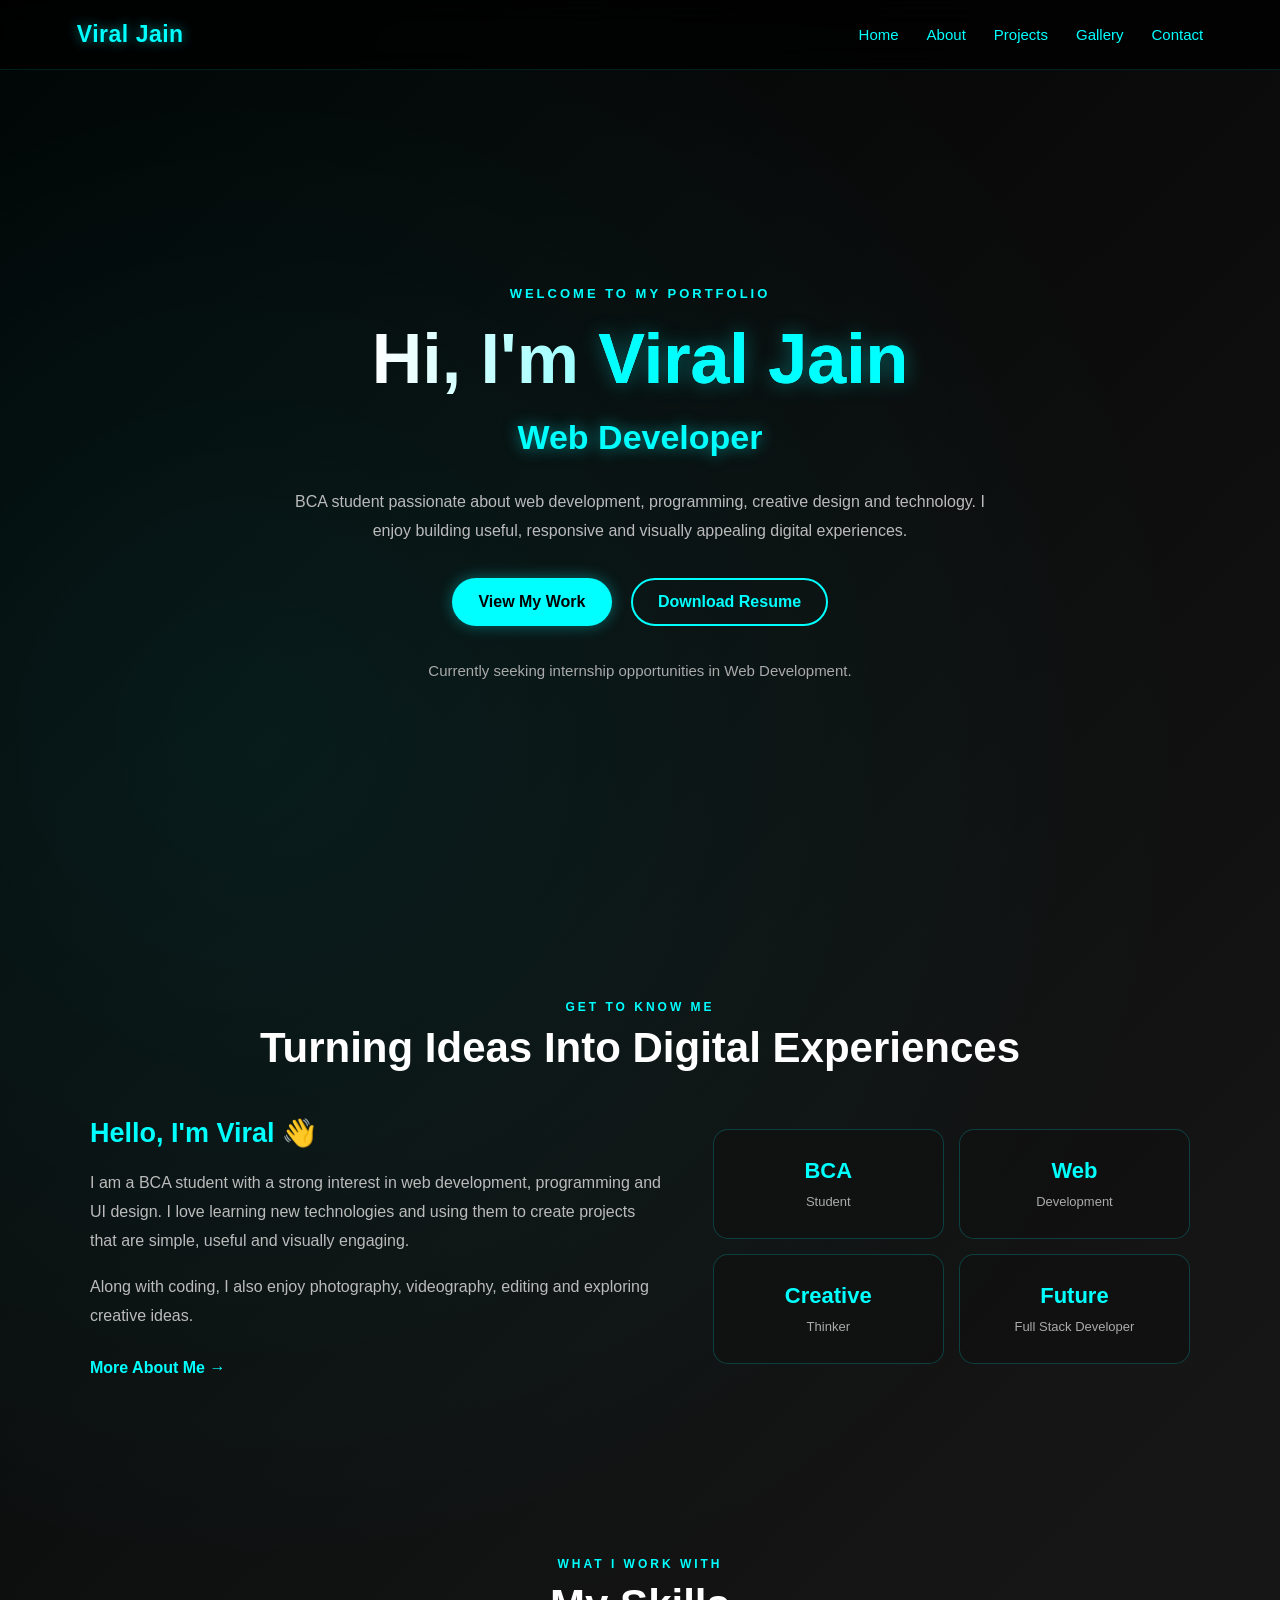
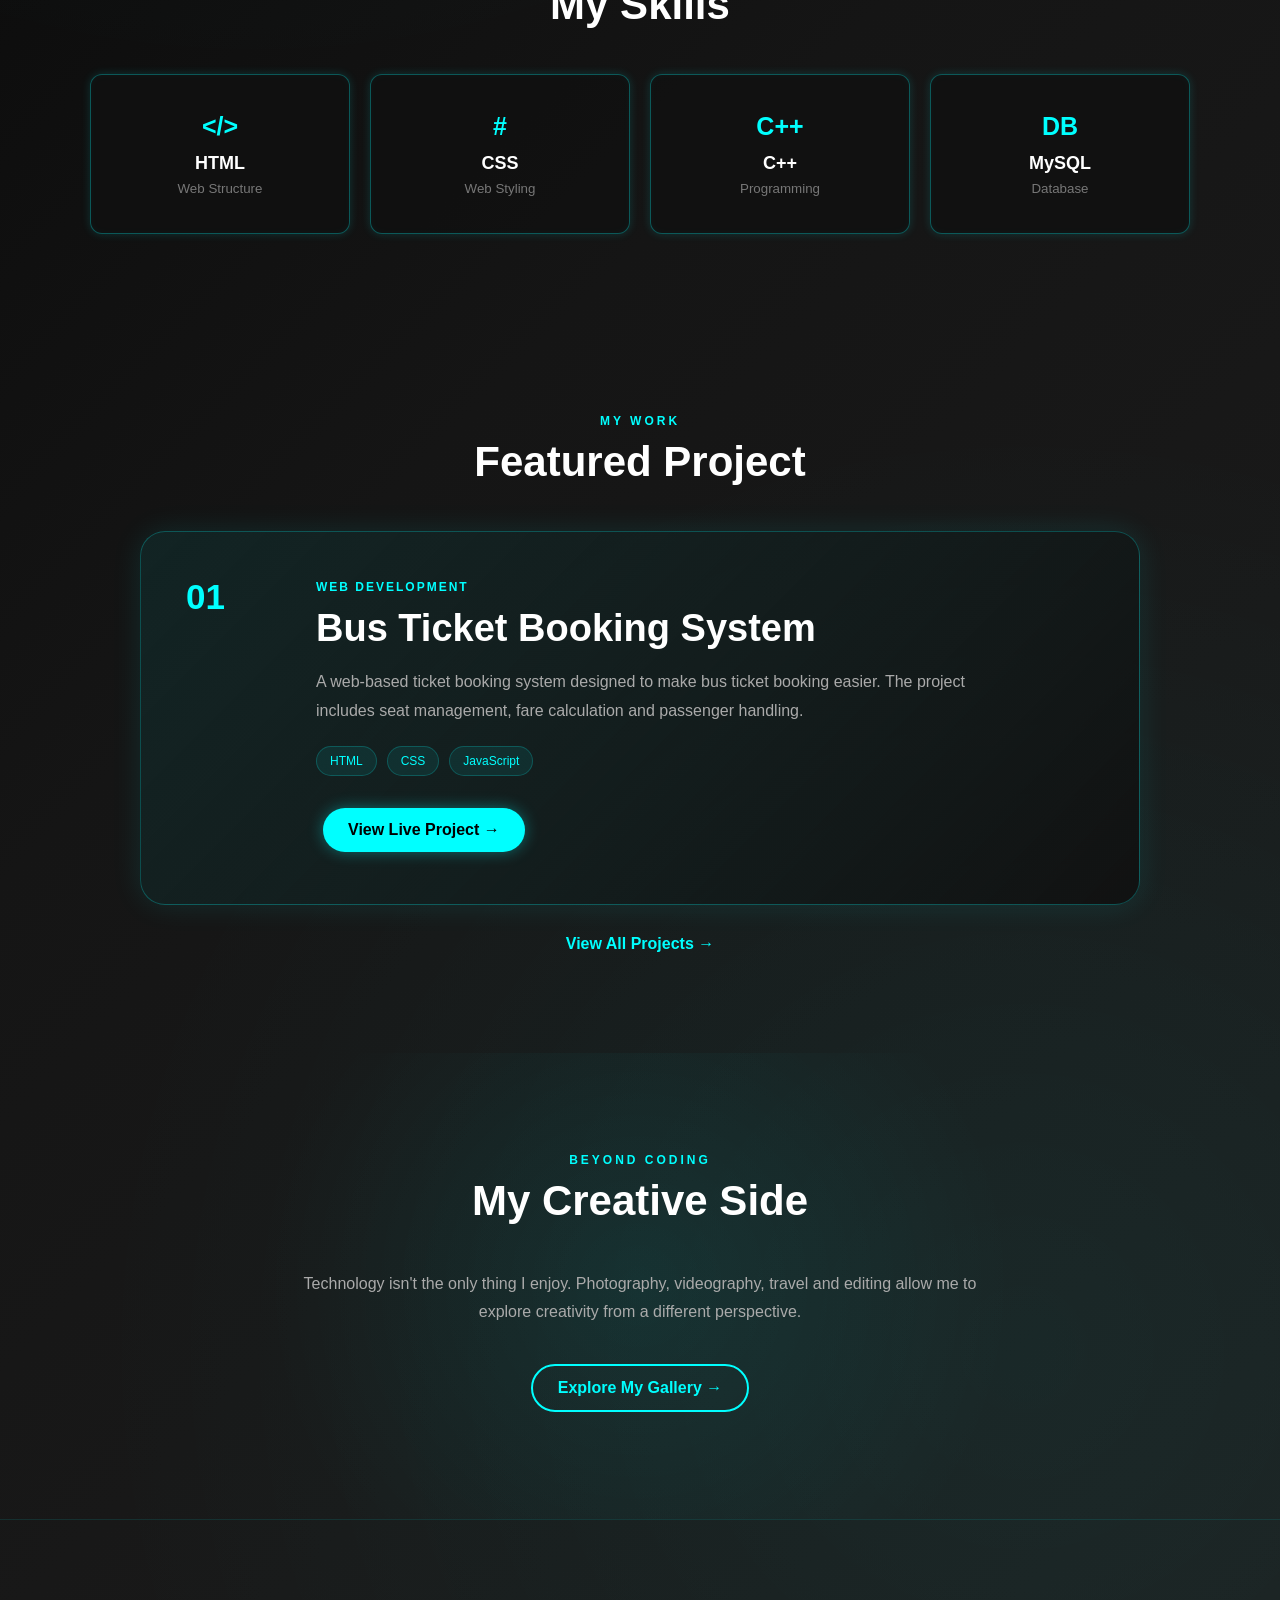
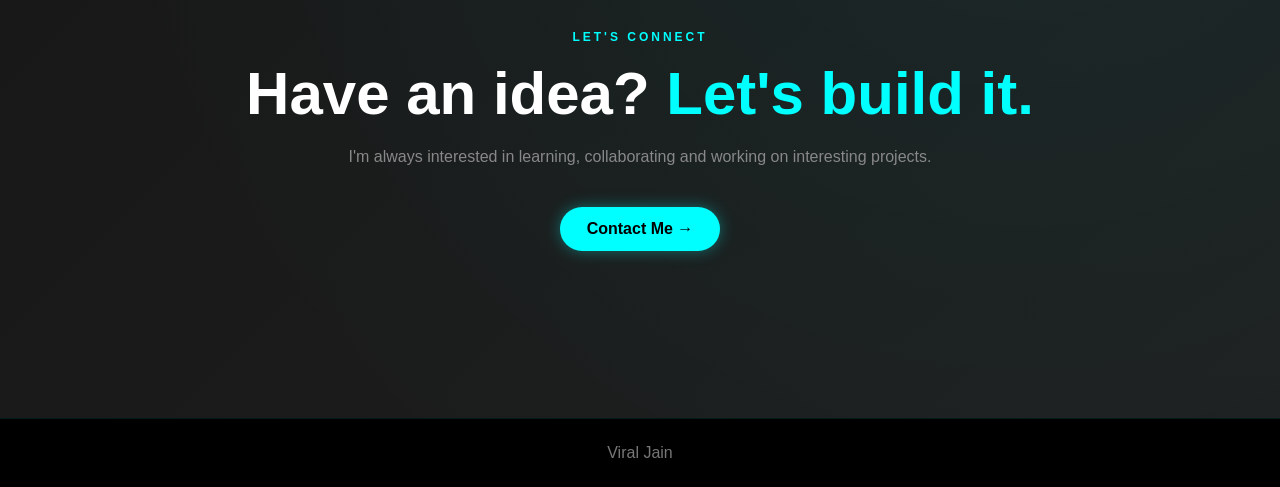
==== index.html @ 5191d2de "Change home.html link to index.html in navbar Updated the main HTML file to replace 'home.html' with" ====
<!doctype html>
<html lang="en">
  <head>
    <meta charset="UTF-8" />

    <meta name="viewport" content="width=device-width, initial-scale=1.0" />

    <meta
      name="description"
      content="Viral Jain - BCA Student, Web Developer, Web Designer and Tech Enthusiast."
    />

    <title>Viral Jain | Web Developer</title>

    <link rel="stylesheet" href="style.css" />
  </head>

  <body>
    <!-- =========================
         NAVBAR
    ========================== -->

    <nav class="navbar">
      <div class="logo">Viral Jain</div>

      <button class="menu-toggle" id="menuToggle" aria-label="Open navigation">
        ☰
      </button>

      <div class="nav-links" id="navLinks">
        <a href="index.html">Home</a>
        <a href="about.html">About</a>
        <a href="projects.html">Projects</a>
        <a href="gallery.html">Gallery</a>
        <a href="contact.html">Contact</a>
      </div>
    </nav>

    <!-- =========================
         HERO
    ========================== -->

    <section class="hero">
      <p class="hero-small-text">WELCOME TO MY PORTFOLIO</p>

      <h1>Hi, I'm <span>Viral Jain</span></h1>

      <h2>
        <span class="typing"></span>
      </h2>

      <p class="hero-description">
        BCA student passionate about web development, programming, creative
        design and technology. I enjoy building useful, responsive and visually
        appealing digital experiences.
      </p>

      <div class="hero-buttons">
        <a href="projects.html" class="btn"> View My Work </a>

        <a href="Viral_Jain_Resume.pdf" class="btn-outline" download>
          Download Resume
        </a>
      </div>

      <p class="highlight">
        Currently seeking internship opportunities in Web Development.
      </p>
    </section>

    <!-- =========================
         QUICK INTRO
    ========================== -->

    <section class="intro-section">
      <div class="section-heading">
        <p>GET TO KNOW ME</p>
        <h2>Turning Ideas Into Digital Experiences</h2>
      </div>

      <div class="intro-content">
        <div class="intro-text">
          <h3>Hello, I'm Viral 👋</h3>

          <p>
            I am a BCA student with a strong interest in web development,
            programming and UI design. I love learning new technologies and
            using them to create projects that are simple, useful and visually
            engaging.
          </p>

          <p>
            Along with coding, I also enjoy photography, videography, editing
            and exploring creative ideas.
          </p>

          <a href="about.html" class="text-link"> More About Me → </a>
        </div>

        <div class="intro-card">
          <div class="intro-card-item">
            <strong>BCA</strong>
            <span>Student</span>
          </div>

          <div class="intro-card-item">
            <strong>Web</strong>
            <span>Development</span>
          </div>

          <div class="intro-card-item">
            <strong>Creative</strong>
            <span>Thinker</span>
          </div>

          <div class="intro-card-item">
            <strong>Future</strong>
            <span>Full Stack Developer</span>
          </div>
        </div>
      </div>
    </section>

    <!-- =========================
         SKILLS
    ========================== -->

    <section class="skills">
      <div class="section-heading">
        <p>WHAT I WORK WITH</p>
        <h2>My Skills</h2>
      </div>

      <div class="skills-container">
        <div class="skill-box">
          <span class="skill-icon">&lt;/&gt;</span>
          <strong>HTML</strong>
          <small>Web Structure</small>
        </div>

        <div class="skill-box">
          <span class="skill-icon">#</span>
          <strong>CSS</strong>
          <small>Web Styling</small>
        </div>

        <div class="skill-box">
          <span class="skill-icon">C++</span>
          <strong>C++</strong>
          <small>Programming</small>
        </div>

        <div class="skill-box">
          <span class="skill-icon">DB</span>
          <strong>MySQL</strong>
          <small>Database</small>
        </div>
      </div>
    </section>

    <!-- =========================
         FEATURED PROJECT
    ========================== -->

    <section class="featured-project">
      <div class="section-heading">
        <p>MY WORK</p>
        <h2>Featured Project</h2>
      </div>

      <div class="featured-project-card">
        <div class="project-number">01</div>

        <div class="featured-project-content">
          <span class="project-label"> WEB DEVELOPMENT </span>

          <h3>Bus Ticket Booking System</h3>

          <p>
            A web-based ticket booking system designed to make bus ticket
            booking easier. The project includes seat management, fare
            calculation and passenger handling.
          </p>

          <div class="project-tags">
            <span>HTML</span>
            <span>CSS</span>
            <span>JavaScript</span>
          </div>

          <a
            href="https://viraljainhacker.github.io/Tripzo/"
            target="_blank"
            class="btn"
          >
            View Live Project →
          </a>
        </div>
      </div>

      <a href="projects.html" class="all-projects"> View All Projects → </a>
    </section>

    <!-- =========================
         CREATIVE SIDE
    ========================== -->

    <section class="creative-section">
      <div class="section-heading">
        <p>BEYOND CODING</p>
        <h2>My Creative Side</h2>
      </div>

      <p class="creative-description">
        Technology isn't the only thing I enjoy. Photography, videography,
        travel and editing allow me to explore creativity from a different
        perspective.
      </p>

      <a href="gallery.html" class="btn-outline"> Explore My Gallery → </a>
    </section>

    <!-- =========================
         CONTACT CTA
    ========================== -->

    <section class="contact-cta">
      <p>LET'S CONNECT</p>

      <h2>
        Have an idea?
        <span>Let's build it.</span>
      </h2>

      <p>
        I'm always interested in learning, collaborating and working on
        interesting projects.
      </p>

      <a href="contact.html" class="btn"> Contact Me → </a>
    </section>

    <!-- =========================
         FOOTER
    ========================== -->

    <footer>
      <p>Viral Jain</p>
    </footer>

    <script src="script.js"></script>
  </body>
</html>
---- style.css ----
/* =========================================
   GLOBAL
========================================= */

* {
  margin: 0;
  padding: 0;
  box-sizing: border-box;
  font-family: "Segoe UI", sans-serif;
}

html {
  scroll-behavior: smooth;
}

body {
  background:
    radial-gradient(
      circle at 20% 20%,
      rgba(0, 255, 255, 0.08),
      transparent 30%
    ),
    radial-gradient(
      circle at 80% 80%,
      rgba(0, 255, 255, 0.06),
      transparent 30%
    ),
    linear-gradient(135deg, #000000, #151515, #1f1f1f);
  color: white;
  min-height: 100vh;
  overflow-x: hidden;
}

img {
  max-width: 100%;
  height: auto;
  display: block;
}

/* =========================================
   NAVBAR
========================================= */

.navbar {
  width: 100%;
  min-height: 70px;
  padding: 18px 6%;
  display: flex;
  align-items: center;
  justify-content: space-between;
  gap: 30px;

  background: rgba(0, 0, 0, 0.75);
  backdrop-filter: blur(15px);
  -webkit-backdrop-filter: blur(15px);

  border-bottom: 1px solid rgba(0, 255, 255, 0.12);

  position: sticky;
  top: 0;
  z-index: 1000;
}

.logo {
  font-size: 23px;
  font-weight: 700;
  color: #00ffff;
  letter-spacing: 0.5px;
  text-shadow: 0 0 12px rgba(0, 255, 255, 0.5);
}

.nav-links {
  display: flex;
  align-items: center;
  gap: 28px;
}

.nav-links a {
  position: relative;
  color: #00ffff;
  text-decoration: none;
  font-weight: 500;
  font-size: 15px;
  transition: 0.3s ease;
}

.nav-links a::after {
  content: "";
  position: absolute;
  width: 0;
  height: 2px;
  left: 0;
  bottom: -7px;
  background: #00ffff;
  transition: 0.3s ease;
  box-shadow: 0 0 8px #00ffff;
}

.nav-links a:hover {
  color: white;
  text-shadow: 0 0 10px #00ffff;
}

.nav-links a:hover::after {
  width: 100%;
}

/* Hamburger */

.menu-toggle {
  display: none;
  border: none;
  background: transparent;
  color: #00ffff;
  font-size: 30px;
  cursor: pointer;
  line-height: 1;
}

/* =========================================
   HERO
========================================= */

.hero {
  min-height: calc(100vh - 70px);
  padding: 100px 20px;

  display: flex;
  flex-direction: column;
  align-items: center;
  justify-content: center;

  text-align: center;
}

.hero h1 {
  font-size: clamp(38px, 6vw, 70px);
  line-height: 1.1;
  margin-bottom: 20px;

  background: linear-gradient(90deg, white, #00ffff);
  background-clip: text;
  -webkit-background-clip: text;
  -webkit-text-fill-color: transparent;

  animation: fadeUp 0.8s ease;
}

.hero h2 {
  min-height: 40px;
  margin-bottom: 30px;

  color: #00ffff;
  font-size: clamp(22px, 4vw, 34px);

  text-shadow: 0 0 15px rgba(0, 255, 255, 0.5);

  animation: fadeUp 1s ease;
}

.highlight {
  max-width: 650px;
  margin-top: 25px;

  color: #aaa;
  font-size: 15px;
  line-height: 1.7;

  animation: fadeUp 1.2s ease;
}

/* =========================================
   BUTTONS
========================================= */

.btn,
.btn-outline {
  display: inline-flex;
  align-items: center;
  justify-content: center;

  min-width: 160px;

  padding: 13px 25px;
  margin: 7px;

  border-radius: 30px;

  text-decoration: none;
  font-weight: 700;

  transition: 0.3s ease;
}

.btn {
  background: #00ffff;
  color: #000;
  box-shadow: 0 0 15px rgba(0, 255, 255, 0.35);
}

.btn:hover {
  background: white;
  transform: translateY(-3px);
  box-shadow: 0 0 25px rgba(0, 255, 255, 0.6);
}

.btn-outline {
  border: 2px solid #00ffff;
  color: #00ffff;
  background: transparent;
}

.btn-outline:hover {
  background: #00ffff;
  color: #000;
  transform: translateY(-3px);
  box-shadow: 0 0 20px rgba(0, 255, 255, 0.5);
}

/* =========================================
   SKILLS
========================================= */

.skills {
  padding: 80px 20px;
  text-align: center;
}

.skills h2 {
  margin-bottom: 35px;
  font-size: clamp(28px, 4vw, 40px);
}

.skill-box {
  display: inline-block;

  min-width: 100px;

  padding: 15px 25px;
  margin: 10px;

  background: rgba(17, 17, 17, 0.85);

  border: 1px solid rgba(0, 255, 255, 0.3);
  border-radius: 12px;

  box-shadow:
    0 0 10px rgba(0, 255, 255, 0.15),
    inset 0 0 10px rgba(0, 255, 255, 0.03);

  transition: 0.3s ease;
}

.skill-box:hover {
  transform: translateY(-7px) scale(1.04);

  border-color: #00ffff;

  box-shadow:
    0 0 20px rgba(0, 255, 255, 0.4),
    inset 0 0 15px rgba(0, 255, 255, 0.05);
}

/* =========================================
   PAGE SECTIONS
========================================= */

.page-section {
  width: min(90%, 1200px);
  margin: auto;

  padding: 100px 20px;

  text-align: center;
}

.page-section h1 {
  margin-bottom: 25px;

  font-size: clamp(32px, 5vw, 50px);

  background: linear-gradient(90deg, white, #00ffff);
  background-clip: text;
  -webkit-background-clip: text;
  -webkit-text-fill-color: transparent;
}

.page-section > p {
  max-width: 800px;
  margin: auto;

  color: #ccc;

  line-height: 1.8;
  font-size: 16px;
}

/* =========================================
   ABOUT INFO
========================================= */

.info-grid {
  display: grid;
  grid-template-columns: repeat(3, 1fr);

  gap: 25px;

  margin-top: 50px;
}

.info-grid div {
  padding: 30px 25px;

  background: rgba(17, 17, 17, 0.85);

  border: 1px solid rgba(0, 255, 255, 0.2);

  border-radius: 18px;

  box-shadow: 0 0 15px rgba(0, 255, 255, 0.12);

  transition: 0.3s ease;
}

.info-grid div:hover {
  transform: translateY(-8px);

  border-color: #00ffff;

  box-shadow: 0 0 25px rgba(0, 255, 255, 0.3);
}

.info-grid h3 {
  color: #00ffff;
  margin-bottom: 15px;
}

.info-grid p {
  color: #ccc;
  line-height: 1.6;
}

/* =========================================
   PROJECT
========================================= */

.project-card {
  width: 100%;
  max-width: 650px;

  margin: 45px auto;

  padding: 35px;

  background: rgba(17, 17, 17, 0.9);

  border: 1px solid rgba(0, 255, 255, 0.2);

  border-radius: 20px;

  text-align: left;

  box-shadow: 0 0 25px rgba(0, 255, 255, 0.12);

  transition: 0.3s ease;
}

.project-card:hover {
  transform: translateY(-8px);

  border-color: rgba(0, 255, 255, 0.6);

  box-shadow: 0 0 30px rgba(0, 255, 255, 0.25);
}

.project-card h3 {
  margin-bottom: 18px;

  color: #00ffff;

  font-size: clamp(21px, 4vw, 28px);
}

.project-card p {
  margin-bottom: 25px;

  color: #ccc;

  line-height: 1.7;
}

.project-buttons {
  margin-top: 15px;
}

/* =========================================
   GALLERY
========================================= */

.gallery {
  display: grid;

  grid-template-columns: repeat(auto-fit, minmax(250px, 1fr));

  gap: 25px;

  margin-top: 50px;
}

.gallery img {
  width: 100%;

  aspect-ratio: 16 / 10;

  object-fit: cover;

  border-radius: 18px;

  border: 1px solid rgba(0, 255, 255, 0.2);

  box-shadow: 0 0 15px rgba(0, 255, 255, 0.1);

  transition: 0.4s ease;
}

.gallery img:hover {
  transform: scale(1.04);

  border-color: #00ffff;

  box-shadow: 0 0 25px rgba(0, 255, 255, 0.35);
}

/* =========================================
   CONTACT
========================================= */

.contact-box {
  width: 100%;
  max-width: 550px;

  margin: 40px auto;

  padding: 35px;

  background: rgba(17, 17, 17, 0.9);

  border: 1px solid rgba(0, 255, 255, 0.25);

  border-radius: 20px;

  box-shadow: 0 0 25px rgba(0, 255, 255, 0.15);
}

.contact-box p {
  margin-bottom: 18px;

  color: #ccc;

  line-height: 1.7;

  overflow-wrap: anywhere;
}

.contact-box h3 {
  margin: 30px 0 18px;

  color: #00ffff;
}

.contact-box a {
  color: #00ffff;
  text-decoration: none;

  transition: 0.3s ease;
}

.contact-box a:hover {
  color: white;
  text-shadow: 0 0 10px #00ffff;
}

/* =========================================
   FOOTER
========================================= */

footer {
  margin-top: 50px;

  padding: 25px 20px;

  text-align: center;

  background: #000;

  border-top: 1px solid rgba(0, 255, 255, 0.1);

  color: #777;
}

/* =========================================
   ANIMATIONS
========================================= */

@keyframes fadeUp {
  from {
    opacity: 0;
    transform: translateY(20px);
  }

  to {
    opacity: 1;
    transform: translateY(0);
  }
}

/* =========================================
   TABLET
========================================= */

@media (max-width: 900px) {
  .navbar {
    padding: 18px 30px;
  }

  .nav-links {
    gap: 18px;
  }

  .info-grid {
    grid-template-columns: repeat(2, 1fr);
  }

  .page-section {
    width: 94%;
  }
}

/* =========================================
   MOBILE NAVBAR
========================================= */

@media (max-width: 700px) {
  .navbar {
    min-height: 65px;
    padding: 17px 20px;
  }

  .menu-toggle {
    display: block;
  }

  .nav-links {
    position: absolute;

    top: 65px;
    left: 0;

    width: 100%;

    display: flex;
    flex-direction: column;

    gap: 0;

    background: rgba(0, 0, 0, 0.96);

    backdrop-filter: blur(15px);
    -webkit-backdrop-filter: blur(15px);

    border-bottom: 1px solid rgba(0, 255, 255, 0.2);

    max-height: 0;
    overflow: hidden;

    opacity: 0;

    transition:
      max-height 0.4s ease,
      opacity 0.3s ease;
  }

  .nav-links.active {
    max-height: 400px;
    opacity: 1;
  }

  .nav-links a {
    width: 100%;

    padding: 18px 20px;

    text-align: center;

    border-bottom: 1px solid rgba(0, 255, 255, 0.08);

    font-size: 16px;
  }

  .nav-links a::after {
    display: none;
  }

  .nav-links a:hover {
    background: rgba(0, 255, 255, 0.08);
  }

  /* Hero */

  .hero {
    min-height: calc(100vh - 65px);

    padding: 70px 15px;
  }

  .hero h1 {
    font-size: clamp(34px, 10vw, 48px);
  }

  .hero h2 {
    font-size: 22px;
    min-height: 32px;
  }

  .highlight {
    max-width: 330px;
    font-size: 14px;
  }

  /* Buttons */

  .btn,
  .btn-outline {
    width: min(100%, 280px);

    margin: 6px auto;
  }

  /* Skills */

  .skills {
    padding: 60px 15px;
  }

  .skill-box {
    min-width: 110px;
    padding: 13px 18px;
    margin: 7px;
  }

  /* Pages */

  .page-section {
    width: 100%;
    padding: 65px 15px;
  }

  /* About */

  .info-grid {
    grid-template-columns: 1fr;

    gap: 20px;

    margin-top: 35px;
  }

  /* Project */

  .project-card {
    padding: 25px 20px;
    margin-top: 35px;
  }

  .project-buttons .btn {
    width: 100%;
  }

  /* Gallery */

  .gallery {
    grid-template-columns: 1fr;

    gap: 20px;
  }

  .gallery img {
    aspect-ratio: 16 / 10;
  }

  /* Contact */

  .contact-box {
    padding: 25px 18px;
  }
}

/* =========================================
   SMALL PHONES
========================================= */

@media (max-width: 380px) {
  .navbar {
    padding: 15px;
  }

  .logo {
    font-size: 20px;
  }

  .hero {
    padding: 55px 12px;
  }

  .hero h1 {
    font-size: 32px;
  }

  .hero h2 {
    font-size: 19px;
  }

  .skill-box {
    display: block;

    width: 180px;

    margin: 10px auto;
  }

  .project-card {
    padding: 20px 16px;
  }

  .contact-box {
    padding: 22px 15px;
  }
}

/* =========================================
   MODERN HOME PAGE
========================================= */

.hero-small-text {
  color: #00ffff;
  font-size: 13px;
  font-weight: 700;
  letter-spacing: 3px;
  margin-bottom: 20px;
}

.hero h1 span {
  color: #00ffff;
  -webkit-text-fill-color: #00ffff;
  text-shadow: 0 0 20px rgba(0, 255, 255, 0.35);
}

.hero-description {
  width: min(90%, 700px);
  color: #bbb;
  line-height: 1.8;
  font-size: 16px;
  margin-bottom: 25px;
}

.hero-buttons {
  display: flex;
  flex-wrap: wrap;
  justify-content: center;
  gap: 5px;
}

/* =========================================
   SECTION HEADINGS
========================================= */

.section-heading {
  text-align: center;
  margin-bottom: 45px;
}

.section-heading p {
  color: #00ffff;
  font-size: 12px;
  font-weight: bold;
  letter-spacing: 3px;
  margin-bottom: 10px;
}

.section-heading h2 {
  font-size: clamp(28px, 5vw, 42px);
}

/* =========================================
   INTRO SECTION
========================================= */

.intro-section {
  width: min(1100px, 90%);
  margin: auto;
  padding: 100px 0;
}

.intro-content {
  display: grid;
  grid-template-columns: 1.2fr 1fr;
  gap: 50px;
  align-items: center;
}

.intro-text h3 {
  color: #00ffff;
  font-size: 27px;
  margin-bottom: 20px;
}

.intro-text p {
  color: #bbb;
  line-height: 1.8;
  margin-bottom: 18px;
}

.text-link {
  display: inline-block;
  margin-top: 10px;
  color: #00ffff;
  text-decoration: none;
  font-weight: bold;
}

.text-link:hover {
  color: white;
}

.intro-card {
  display: grid;
  grid-template-columns: 1fr 1fr;
  gap: 15px;
}

.intro-card-item {
  padding: 28px 20px;

  background: rgba(17, 17, 17, 0.8);

  border: 1px solid rgba(0, 255, 255, 0.2);

  border-radius: 15px;

  text-align: center;

  transition: 0.3s ease;
}

.intro-card-item:hover {
  transform: translateY(-5px);
  border-color: #00ffff;
  box-shadow: 0 0 20px rgba(0, 255, 255, 0.2);
}

.intro-card-item strong {
  display: block;
  color: #00ffff;
  font-size: 22px;
  margin-bottom: 8px;
}

.intro-card-item span {
  color: #aaa;
  font-size: 13px;
}

/* =========================================
   SKILL CARDS
========================================= */

.skills-container {
  width: min(1100px, 90%);
  margin: auto;

  display: grid;
  grid-template-columns: repeat(4, 1fr);
  gap: 20px;
}

.skill-box {
  display: flex;
  flex-direction: column;
  align-items: center;
  justify-content: center;

  min-height: 160px;

  margin: 0;
}

.skill-icon {
  color: #00ffff;
  font-size: 25px;
  font-weight: bold;
  margin-bottom: 12px;
}

.skill-box strong {
  font-size: 18px;
}

.skill-box small {
  margin-top: 7px;
  color: #777;
}

/* =========================================
   FEATURED PROJECT
========================================= */

.featured-project {
  width: min(1000px, 90%);
  margin: auto;
  padding: 100px 0;
}

.featured-project-card {
  position: relative;

  display: grid;
  grid-template-columns: 100px 1fr;

  gap: 30px;

  padding: 45px;

  background: linear-gradient(
    135deg,
    rgba(0, 255, 255, 0.07),
    rgba(17, 17, 17, 0.95)
  );

  border: 1px solid rgba(0, 255, 255, 0.25);

  border-radius: 25px;

  box-shadow: 0 0 30px rgba(0, 255, 255, 0.1);
}

.project-number {
  color: #00ffff;
  font-size: 35px;
  font-weight: bold;
}

.project-label {
  color: #00ffff;
  font-size: 12px;
  letter-spacing: 2px;
  font-weight: bold;
}

.featured-project-content h3 {
  font-size: clamp(25px, 4vw, 38px);
  margin: 12px 0 18px;
}

.featured-project-content p {
  color: #aaa;
  line-height: 1.8;
  max-width: 700px;
  margin-bottom: 20px;
}

.project-tags {
  display: flex;
  flex-wrap: wrap;
  gap: 10px;
  margin-bottom: 25px;
}

.project-tags span {
  padding: 7px 13px;

  border-radius: 20px;

  background: rgba(0, 255, 255, 0.08);

  border: 1px solid rgba(0, 255, 255, 0.2);

  color: #00ffff;

  font-size: 12px;
}

.all-projects {
  display: block;

  text-align: center;

  margin-top: 30px;

  color: #00ffff;

  text-decoration: none;

  font-weight: bold;
}

/* =========================================
   CREATIVE SECTION
========================================= */

.creative-section {
  padding: 100px 20px;

  text-align: center;

  background: radial-gradient(
    circle at center,
    rgba(0, 255, 255, 0.08),
    transparent 55%
  );
}

.creative-description {
  width: min(700px, 90%);
  margin: 0 auto 30px;

  color: #aaa;

  line-height: 1.8;
}

/* =========================================
   CONTACT CTA
========================================= */

.contact-cta {
  padding: 110px 20px;

  text-align: center;

  border-top: 1px solid rgba(0, 255, 255, 0.1);
}

.contact-cta > p:first-child {
  color: #00ffff;
  font-size: 12px;
  font-weight: bold;
  letter-spacing: 3px;
}

.contact-cta h2 {
  font-size: clamp(35px, 6vw, 60px);
  margin: 15px 0;
}

.contact-cta h2 span {
  color: #00ffff;
}

.contact-cta p:not(:first-child) {
  color: #888;
  margin: 0 auto 30px;
  max-width: 600px;
  line-height: 1.7;
}

/* =========================================
   HOME MOBILE
========================================= */

@media (max-width: 700px) {
  .hero-small-text {
    font-size: 10px;
    letter-spacing: 2px;
  }

  .hero-description {
    font-size: 14px;
  }

  .hero-buttons {
    flex-direction: column;
    width: 100%;
    align-items: center;
  }

  .intro-section,
  .featured-project {
    width: 92%;
    padding: 75px 0;
  }

  .intro-content {
    grid-template-columns: 1fr;
    gap: 35px;
  }

  .intro-card {
    grid-template-columns: 1fr 1fr;
  }

  .skills-container {
    width: 92%;
    grid-template-columns: 1fr 1fr;
    gap: 15px;
  }

  .skill-box {
    min-height: 140px;
  }

  .featured-project-card {
    grid-template-columns: 1fr;
    gap: 15px;
    padding: 30px 22px;
  }

  .project-number {
    font-size: 25px;
  }

  .featured-project-content .btn {
    width: 100%;
    margin: 5px 0;
  }

  .creative-section,
  .contact-cta {
    padding: 80px 15px;
  }
}

/* =========================================
   VERY SMALL PHONES
========================================= */

@media (max-width: 380px) {
  .intro-card {
    grid-template-columns: 1fr;
  }

  .skills-container {
    grid-template-columns: 1fr;
  }

  .skill-box {
    min-height: 120px;
  }

  .featured-project-card {
    padding: 25px 18px;
  }
}

/* =========================================
   GALLERY LIGHTBOX
========================================= */

.gallery-img {
  cursor: pointer;
}

.lightbox {
  position: fixed;
  inset: 0;

  display: flex;
  align-items: center;
  justify-content: center;

  padding: 30px;

  background: rgba(0, 0, 0, 0.92);
  backdrop-filter: blur(8px);
  -webkit-backdrop-filter: blur(8px);

  z-index: 9999;

  opacity: 0;
  visibility: hidden;

  transition: 0.3s ease;
}

.lightbox.active {
  opacity: 1;
  visibility: visible;
}

.lightbox img {
  max-width: 95%;
  max-height: 90vh;

  width: auto;
  height: auto;

  object-fit: contain;

  border-radius: 10px;

  box-shadow: 0 0 40px rgba(0, 255, 255, 0.25);

  transform: scale(0.85);

  transition: 0.3s ease;
}

.lightbox.active img {
  transform: scale(1);
}

.lightbox-close {
  position: absolute;

  top: 20px;
  right: 30px;

  width: 45px;
  height: 45px;

  border: 1px solid rgba(0, 255, 255, 0.5);
  border-radius: 50%;

  background: rgba(0, 0, 0, 0.7);

  color: #00ffff;

  font-size: 32px;
  line-height: 1;

  cursor: pointer;

  transition: 0.3s ease;
}

.lightbox-close:hover {
  background: #00ffff;
  color: #000;

  box-shadow: 0 0 20px rgba(0, 255, 255, 0.5);
}

/* Mobile */

@media (max-width: 600px) {
  .lightbox {
    padding: 15px;
  }

  .lightbox img {
    max-width: 100%;
    max-height: 80vh;
    border-radius: 8px;
  }

  .lightbox-close {
    top: 15px;
    right: 15px;

    width: 40px;
    height: 40px;

    font-size: 27px;
  }
}
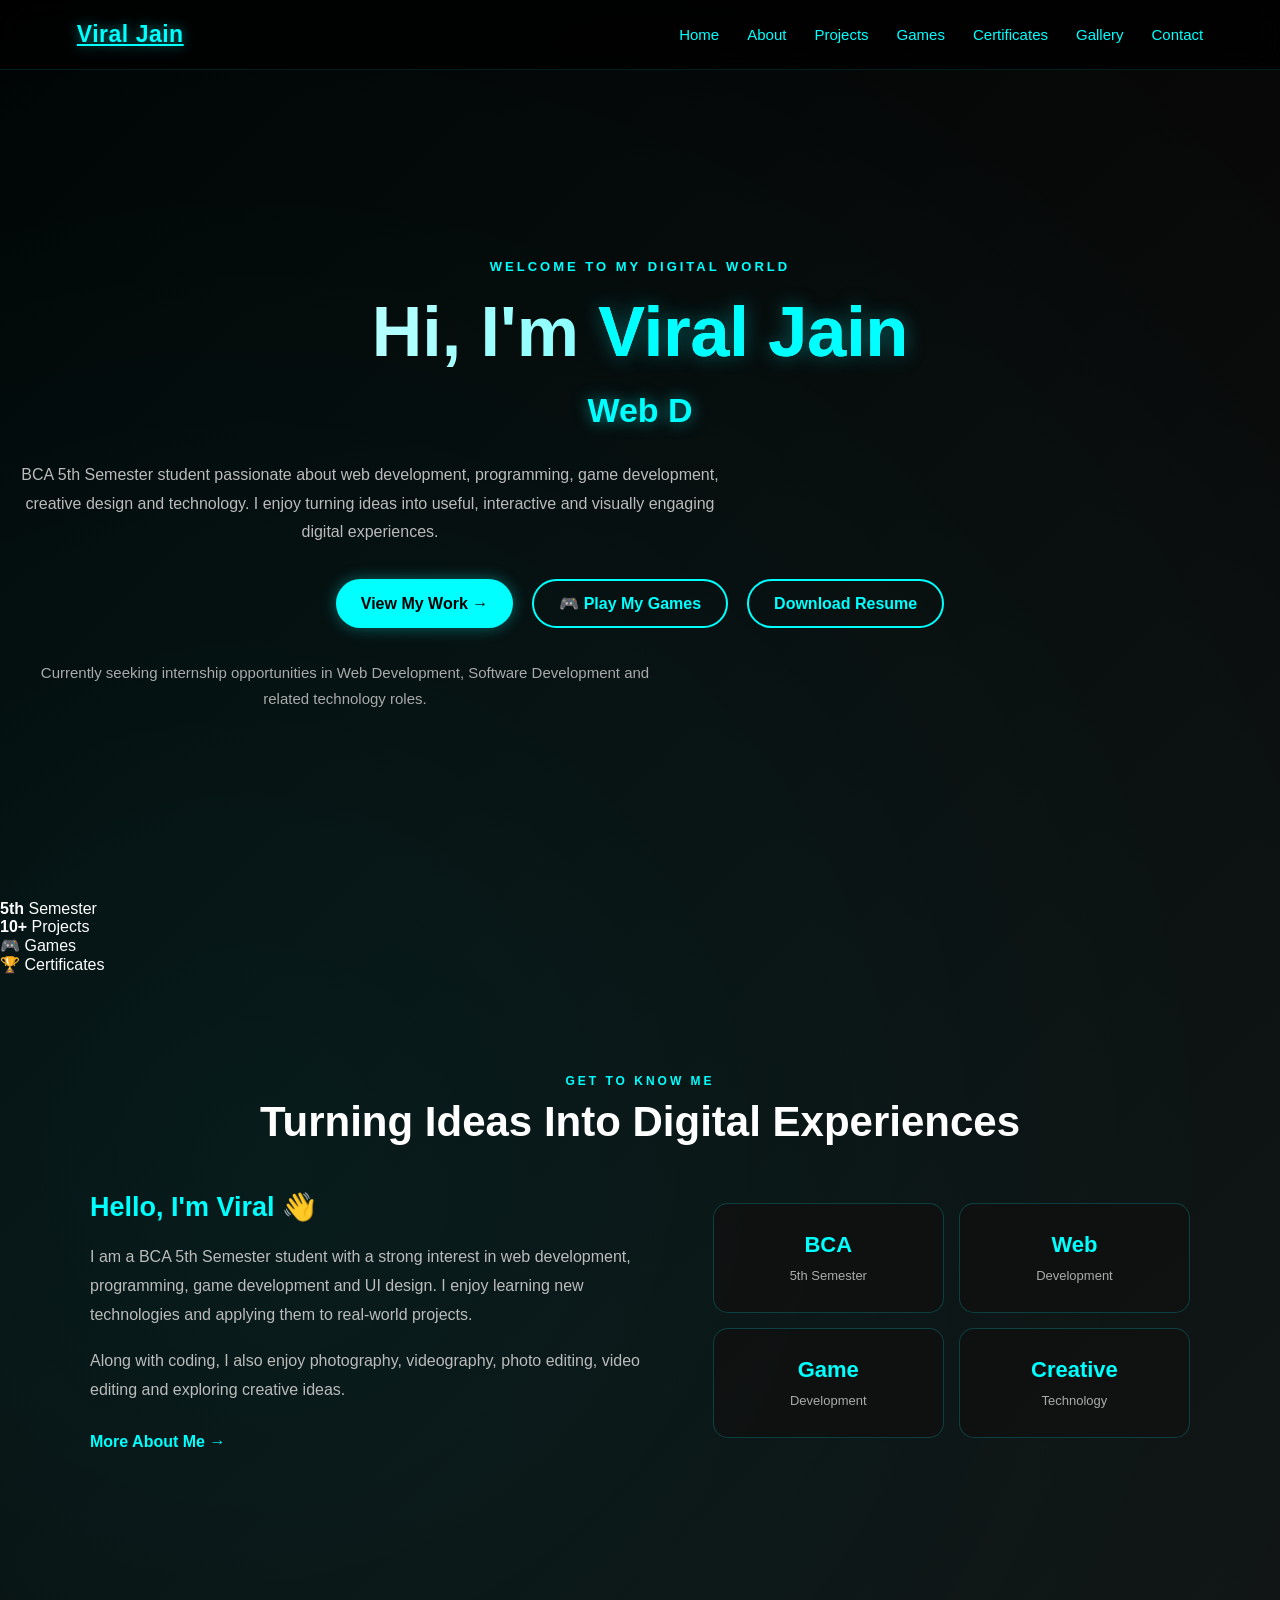
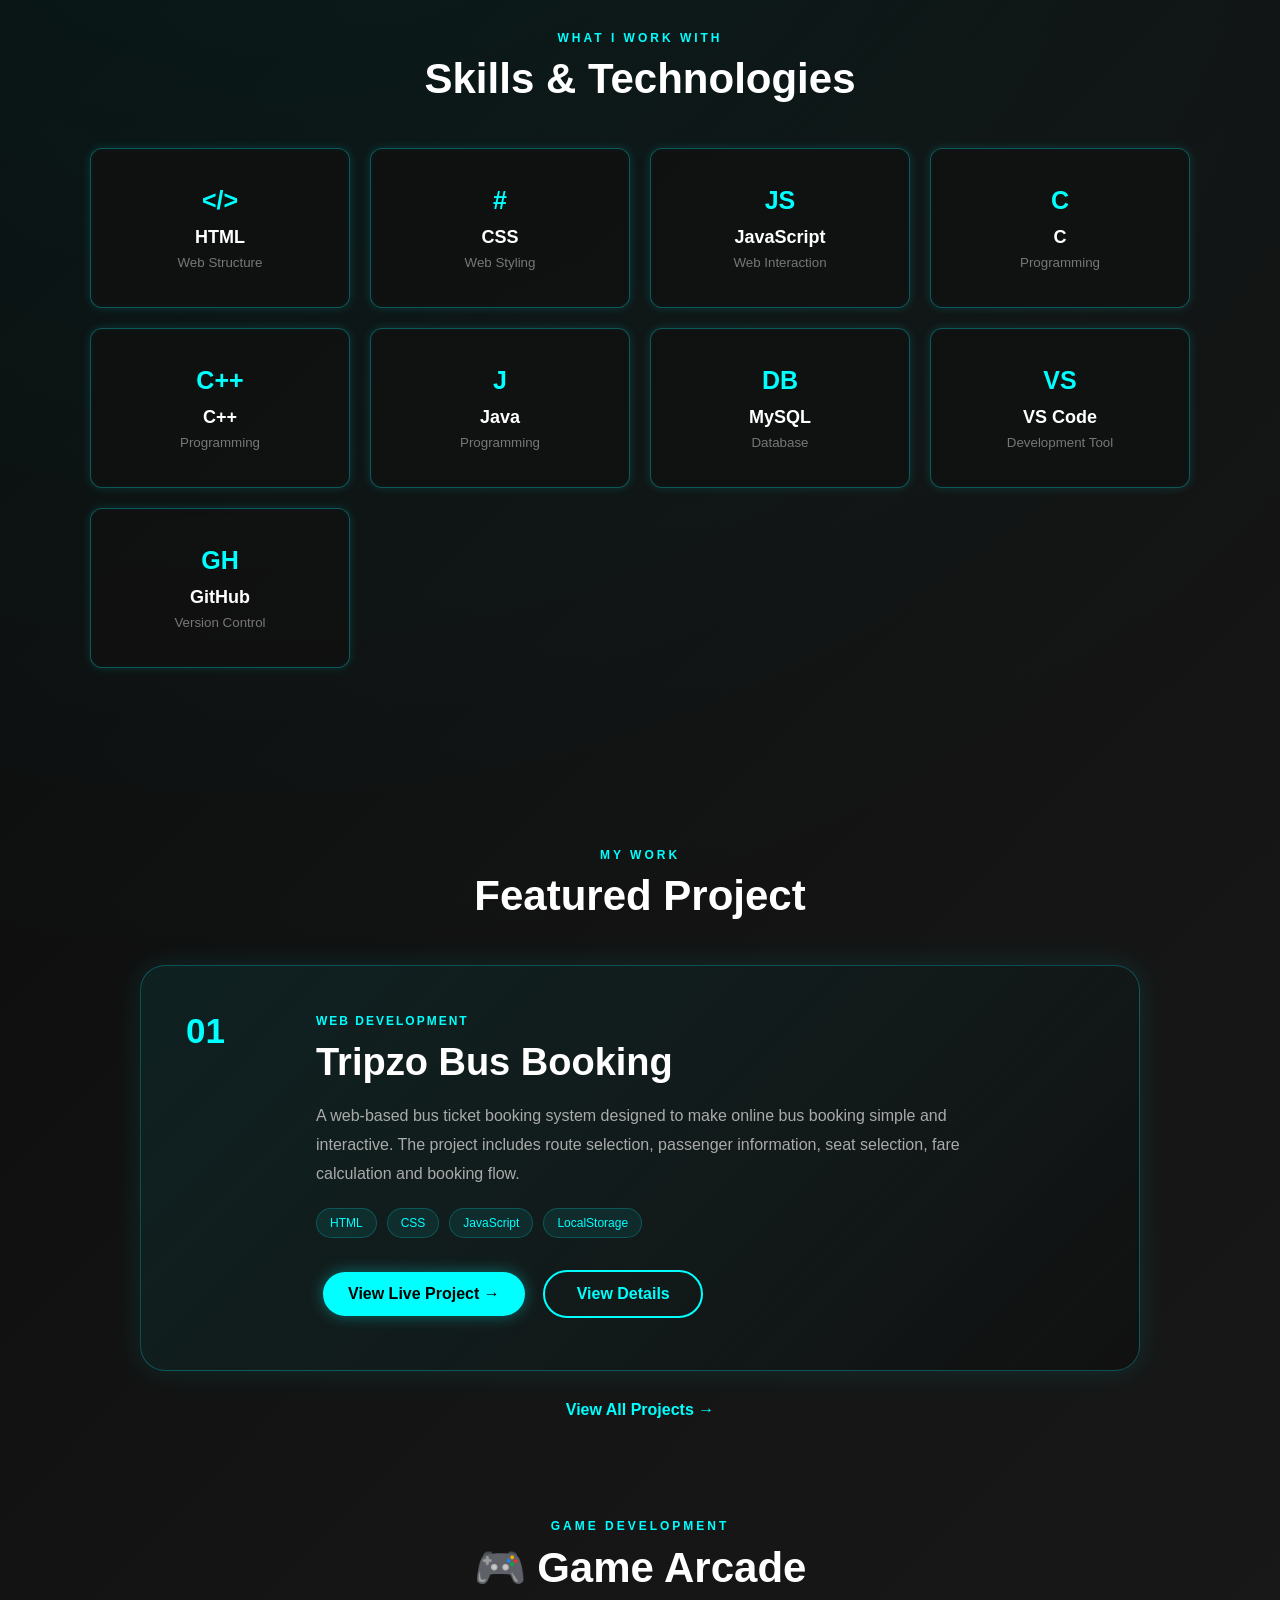
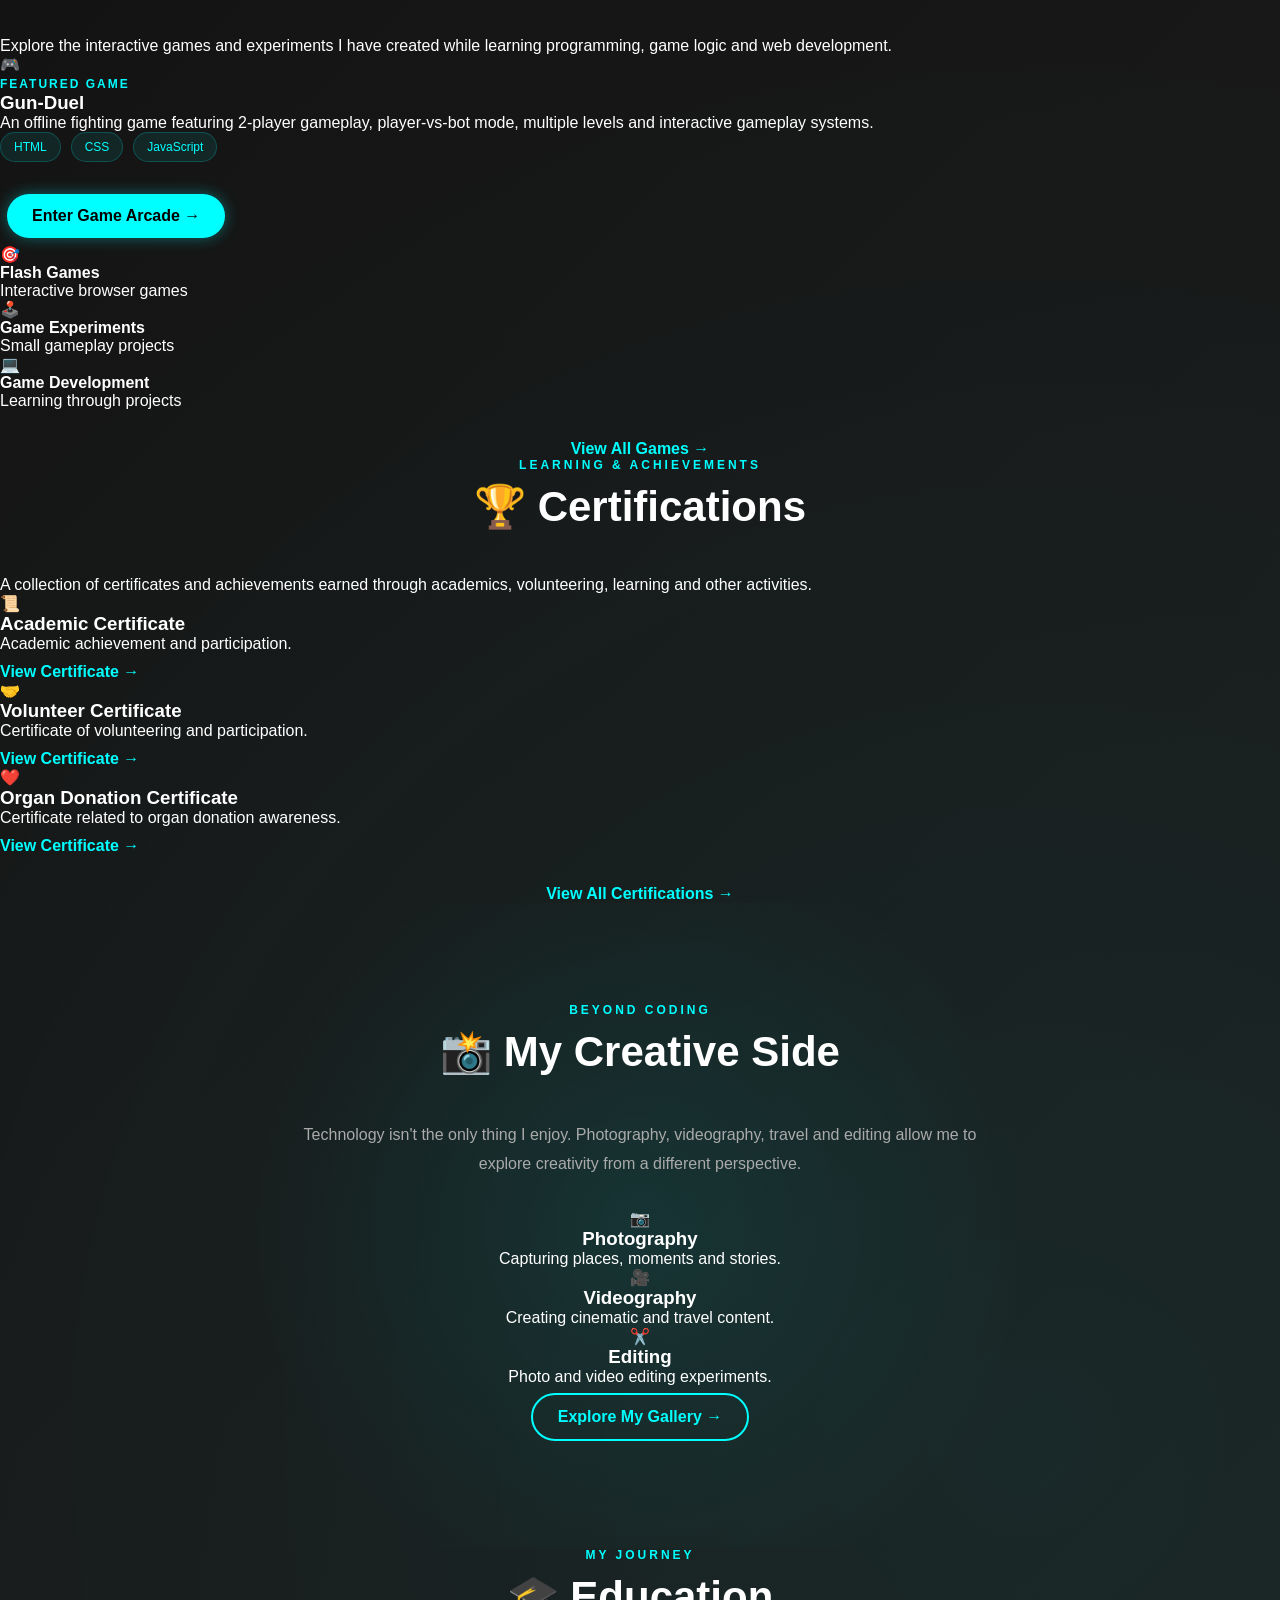
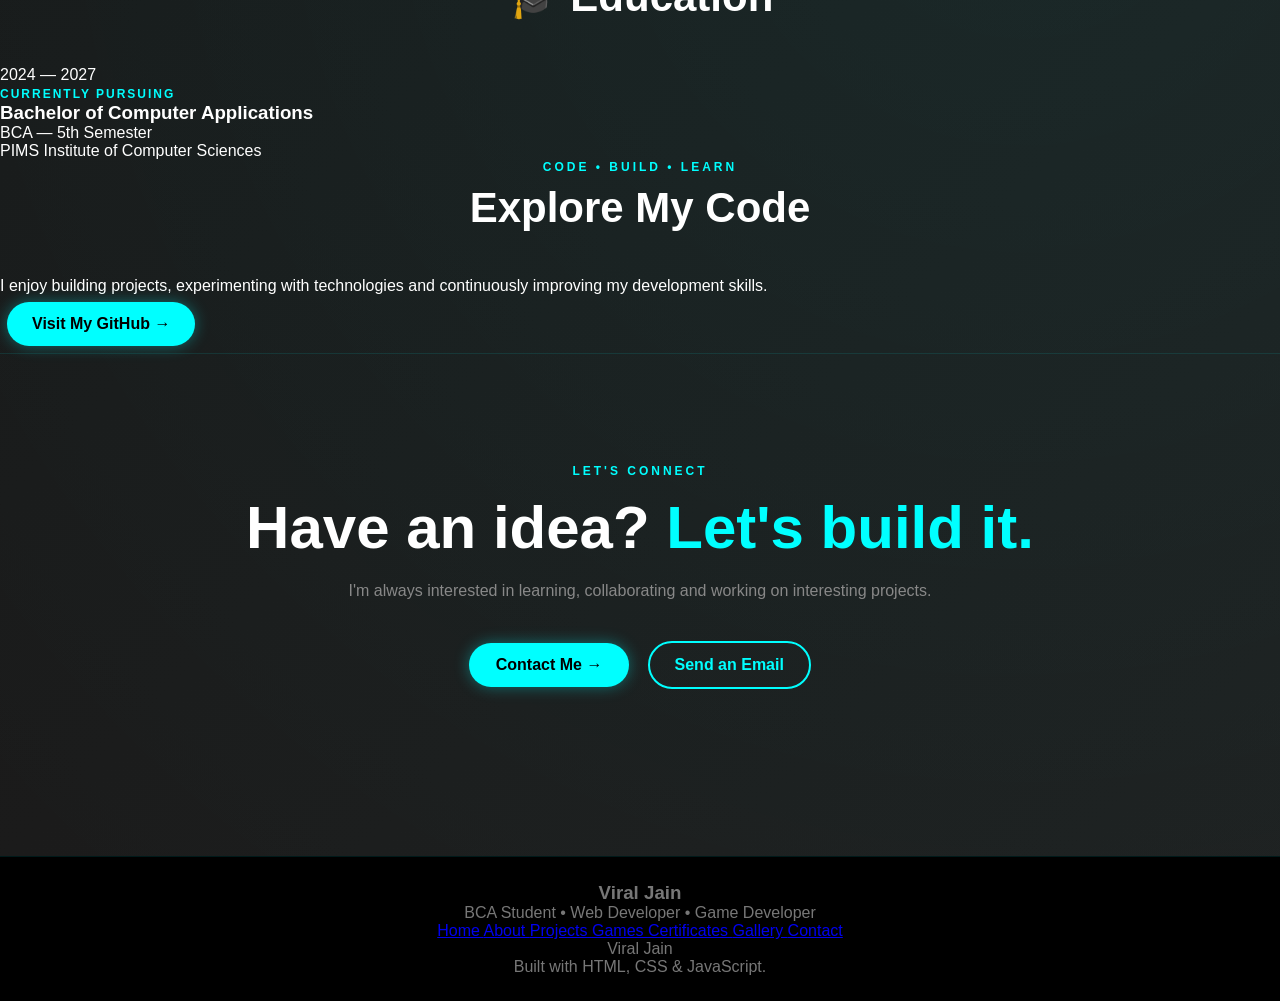
==== commit 3980e56a: "Revise index.html for SEO and content updates Updated meta tags and content for improved SEO and cla" ====
--- a/index.html
+++ b/index.html
@@ -7,10 +7,19 @@
 
     <meta
       name="description"
-      content="Viral Jain - BCA Student, Web Developer, Web Designer and Tech Enthusiast."
+      content="Viral Jain - BCA 5th Semester Student, Web Developer, Game Developer and Creative Technologist."
     />
 
-    <title>Viral Jain | Web Developer</title>
+    <meta
+      name="keywords"
+      content="Viral Jain, Web Developer, BCA Student, Game Developer, HTML, CSS, JavaScript, C++, MySQL, Portfolio"
+    />
+
+    <meta name="author" content="Viral Jain" />
+
+    <meta name="theme-color" content="#050707" />
+
+    <title>Viral Jain | Web Developer & Game Developer</title>
 
     <link rel="stylesheet" href="style.css" />
   </head>
@@ -21,60 +30,103 @@
     ========================== -->
 
     <nav class="navbar">
-      <div class="logo">Viral Jain</div>
-
-      <button class="menu-toggle" id="menuToggle" aria-label="Open navigation">
-        ☰
+      <a href="index.html" class="logo">Viral Jain</a>
+
+      <div class="nav-links">
+        <a href="index.html">Home</a>
+
+        <a href="about.html">About</a>
+
+        <a href="projects.html">Projects</a>
+
+        <a href="games.html">Games</a>
+
+        <a href="certifications.html">Certificates</a>
+
+        <a href="gallery.html">Gallery</a>
+
+        <a href="contact.html">Contact</a>
+      </div>
+
+      <button class="menu-toggle" id="menuToggle">
+        <i class="fas fa-bars"></i>
       </button>
-
-      <div class="nav-links" id="navLinks">
-        <a href="index.html">Home</a>
-        <a href="about.html">About</a>
-        <a href="projects.html">Projects</a>
-        <a href="gallery.html">Gallery</a>
-        <a href="contact.html">Contact</a>
-      </div>
     </nav>
 
     <!-- =========================
-         HERO
+         HERO SECTION
     ========================== -->
 
     <section class="hero">
-      <p class="hero-small-text">WELCOME TO MY PORTFOLIO</p>
-
-      <h1>Hi, I'm <span>Viral Jain</span></h1>
-
-      <h2>
-        <span class="typing"></span>
-      </h2>
-
-      <p class="hero-description">
-        BCA student passionate about web development, programming, creative
-        design and technology. I enjoy building useful, responsive and visually
-        appealing digital experiences.
-      </p>
-
-      <div class="hero-buttons">
-        <a href="projects.html" class="btn"> View My Work </a>
-
-        <a href="Viral_Jain_Resume.pdf" class="btn-outline" download>
-          Download Resume
-        </a>
-      </div>
-
-      <p class="highlight">
-        Currently seeking internship opportunities in Web Development.
-      </p>
-    </section>
-
-    <!-- =========================
-         QUICK INTRO
+      <div class="hero-content">
+        <p class="hero-small-text">WELCOME TO MY DIGITAL WORLD</p>
+
+        <h1>Hi, I'm <span>Viral Jain</span></h1>
+
+        <h2>
+          <span class="typing"></span>
+        </h2>
+
+        <p class="hero-description">
+          BCA 5th Semester student passionate about web development,
+          programming, game development, creative design and technology. I enjoy
+          turning ideas into useful, interactive and visually engaging digital
+          experiences.
+        </p>
+
+        <div class="hero-buttons">
+          <a href="projects.html" class="btn"> View My Work → </a>
+
+          <a href="games.html" class="btn-outline"> 🎮 Play My Games </a>
+
+          <a href="Viral_Jain_Resume.pdf" class="btn-outline" download>
+            Download Resume
+          </a>
+        </div>
+
+        <p class="highlight">
+          Currently seeking internship opportunities in Web Development,
+          Software Development and related technology roles.
+        </p>
+      </div>
+    </section>
+
+    <!-- =========================
+         QUICK STATS
+    ========================== -->
+
+    <section class="stats-section">
+      <div class="stats-container">
+        <div class="stat-box">
+          <strong>5th</strong>
+          <span>Semester</span>
+        </div>
+
+        <div class="stat-box">
+          <strong>10+</strong>
+          <span>Projects</span>
+        </div>
+
+        <div class="stat-box">
+          <strong>🎮</strong>
+          <span>Games</span>
+        </div>
+
+        <div class="stat-box">
+          <strong>🏆</strong>
+          <span>Certificates</span>
+        </div>
+      </div>
+    </section>
+
+    <!-- =========================
+         INTRO / ABOUT PREVIEW
     ========================== -->
 
     <section class="intro-section">
       <div class="section-heading">
         <p>GET TO KNOW ME</p>
+
         <h2>Turning Ideas Into Digital Experiences</h2>
       </div>
 
@@ -83,15 +135,14 @@
           <h3>Hello, I'm Viral 👋</h3>
 
           <p>
-            I am a BCA student with a strong interest in web development,
-            programming and UI design. I love learning new technologies and
-            using them to create projects that are simple, useful and visually
-            engaging.
+            I am a BCA 5th Semester student with a strong interest in web
+            development, programming, game development and UI design. I enjoy
+            learning new technologies and applying them to real-world projects.
           </p>
 
           <p>
-            Along with coding, I also enjoy photography, videography, editing
-            and exploring creative ideas.
+            Along with coding, I also enjoy photography, videography, photo
+            editing, video editing and exploring creative ideas.
           </p>
 
           <a href="about.html" class="text-link"> More About Me → </a>
@@ -100,7 +151,7 @@
         <div class="intro-card">
           <div class="intro-card-item">
             <strong>BCA</strong>
-            <span>Student</span>
+            <span>5th Semester</span>
           </div>
 
           <div class="intro-card-item">
@@ -109,13 +160,13 @@
           </div>
 
           <div class="intro-card-item">
+            <strong>Game</strong>
+            <span>Development</span>
+          </div>
+
+          <div class="intro-card-item">
             <strong>Creative</strong>
-            <span>Thinker</span>
-          </div>
-
-          <div class="intro-card-item">
-            <strong>Future</strong>
-            <span>Full Stack Developer</span>
+            <span>Technology</span>
           </div>
         </div>
       </div>
@@ -128,32 +179,89 @@
     <section class="skills">
       <div class="section-heading">
         <p>WHAT I WORK WITH</p>
-        <h2>My Skills</h2>
+
+        <h2>Skills & Technologies</h2>
       </div>
 
       <div class="skills-container">
-        <div class="skill-box">
-          <span class="skill-icon">&lt;/&gt;</span>
+        <!-- Web Development -->
+
+        <div class="skill-box">
+          <span class="skill-icon"> &lt;/&gt; </span>
+
           <strong>HTML</strong>
-          <small>Web Structure</small>
-        </div>
-
-        <div class="skill-box">
-          <span class="skill-icon">#</span>
+
+          <small> Web Structure </small>
+        </div>
+
+        <div class="skill-box">
+          <span class="skill-icon"> # </span>
+
           <strong>CSS</strong>
-          <small>Web Styling</small>
-        </div>
-
-        <div class="skill-box">
-          <span class="skill-icon">C++</span>
+
+          <small> Web Styling </small>
+        </div>
+
+        <div class="skill-box">
+          <span class="skill-icon"> JS </span>
+
+          <strong>JavaScript</strong>
+
+          <small> Web Interaction </small>
+        </div>
+
+        <!-- Programming -->
+
+        <div class="skill-box">
+          <span class="skill-icon"> C </span>
+
+          <strong>C</strong>
+
+          <small> Programming </small>
+        </div>
+
+        <div class="skill-box">
+          <span class="skill-icon"> C++ </span>
+
           <strong>C++</strong>
-          <small>Programming</small>
-        </div>
-
-        <div class="skill-box">
-          <span class="skill-icon">DB</span>
+
+          <small> Programming </small>
+        </div>
+
+        <div class="skill-box">
+          <span class="skill-icon"> J </span>
+
+          <strong>Java</strong>
+
+          <small> Programming </small>
+        </div>
+
+        <!-- Database -->
+
+        <div class="skill-box">
+          <span class="skill-icon"> DB </span>
+
           <strong>MySQL</strong>
-          <small>Database</small>
+
+          <small> Database </small>
+        </div>
+
+        <!-- Tools -->
+
+        <div class="skill-box">
+          <span class="skill-icon"> VS </span>
+
+          <strong>VS Code</strong>
+
+          <small> Development Tool </small>
+        </div>
+
+        <div class="skill-box">
+          <span class="skill-icon"> GH </span>
+
+          <strong>GitHub</strong>
+
+          <small> Version Control </small>
         </div>
       </div>
     </section>
@@ -165,6 +273,7 @@
     <section class="featured-project">
       <div class="section-heading">
         <p>MY WORK</p>
+
         <h2>Featured Project</h2>
       </div>
 
@@ -174,31 +283,200 @@
         <div class="featured-project-content">
           <span class="project-label"> WEB DEVELOPMENT </span>
 
-          <h3>Bus Ticket Booking System</h3>
+          <h3>Tripzo Bus Booking</h3>
 
           <p>
-            A web-based ticket booking system designed to make bus ticket
-            booking easier. The project includes seat management, fare
-            calculation and passenger handling.
+            A web-based bus ticket booking system designed to make online bus
+            booking simple and interactive. The project includes route
+            selection, passenger information, seat selection, fare calculation
+            and booking flow.
           </p>
 
           <div class="project-tags">
             <span>HTML</span>
+
             <span>CSS</span>
+
             <span>JavaScript</span>
-          </div>
+
+            <span>LocalStorage</span>
+          </div>
+
+          <div class="project-buttons">
+            <a
+              href="https://viraljainhacker.github.io/Tripzo/"
+              target="_blank"
+              rel="noopener noreferrer"
+              class="btn"
+            >
+              View Live Project →
+            </a>
+
+            <a href="projects.html" class="btn-outline"> View Details </a>
+          </div>
+        </div>
+      </div>
+
+      <a href="projects.html" class="all-projects"> View All Projects → </a>
+    </section>
+
+    <!-- =========================
+         GAME ARCADE
+    ========================== -->
+
+    <section class="game-section">
+      <div class="section-heading">
+        <p>GAME DEVELOPMENT</p>
+
+        <h2>🎮 Game Arcade</h2>
+      </div>
+
+      <p class="section-description">
+        Explore the interactive games and experiments I have created while
+        learning programming, game logic and web development.
+      </p>
+
+      <div class="game-preview-container">
+        <!-- Featured Game -->
+
+        <div class="game-card featured-game-card">
+          <div class="game-card-image game-placeholder">
+            <span> 🎮 </span>
+          </div>
+
+          <div class="game-card-content">
+            <span class="project-label"> FEATURED GAME </span>
+
+            <h3>Gun-Duel</h3>
+
+            <p>
+              An offline fighting game featuring 2-player gameplay,
+              player-vs-bot mode, multiple levels and interactive gameplay
+              systems.
+            </p>
+
+            <div class="project-tags">
+              <span>HTML</span>
+
+              <span>CSS</span>
+
+              <span>JavaScript</span>
+            </div>
+
+            <a href="games.html" class="btn"> Enter Game Arcade → </a>
+          </div>
+        </div>
+
+        <!-- Other Games Preview -->
+
+        <div class="game-mini-grid">
+          <div class="game-mini-card">
+            <span> 🎯 </span>
+
+            <h4>Flash Games</h4>
+
+            <p>Interactive browser games</p>
+          </div>
+
+          <div class="game-mini-card">
+            <span> 🕹️ </span>
+
+            <h4>Game Experiments</h4>
+
+            <p>Small gameplay projects</p>
+          </div>
+
+          <div class="game-mini-card">
+            <span> 💻 </span>
+
+            <h4>Game Development</h4>
+
+            <p>Learning through projects</p>
+          </div>
+        </div>
+      </div>
+
+      <a href="games.html" class="all-projects"> View All Games → </a>
+    </section>
+
+    <!-- =========================
+         CERTIFICATIONS
+    ========================== -->
+
+    <section class="certificates-section">
+      <div class="section-heading">
+        <p>LEARNING & ACHIEVEMENTS</p>
+
+        <h2>🏆 Certifications</h2>
+      </div>
+
+      <p class="section-description">
+        A collection of certificates and achievements earned through academics,
+        volunteering, learning and other activities.
+      </p>
+
+      <div class="certificate-preview-grid">
+        <!-- Certificate 1 -->
+
+        <div class="certificate-card">
+          <div class="certificate-icon">📜</div>
+
+          <h3>Academic Certificate</h3>
+
+          <p>Academic achievement and participation.</p>
 
           <a
-            href="https://viraljainhacker.github.io/Tripzo/"
+            href="Academics_Certificate.pdf"
             target="_blank"
-            class="btn"
+            rel="noopener noreferrer"
+            class="text-link"
           >
-            View Live Project →
+            View Certificate →
           </a>
         </div>
-      </div>
-
-      <a href="projects.html" class="all-projects"> View All Projects → </a>
+
+        <!-- Certificate 2 -->
+
+        <div class="certificate-card">
+          <div class="certificate-icon">🤝</div>
+
+          <h3>Volunteer Certificate</h3>
+
+          <p>Certificate of volunteering and participation.</p>
+
+          <a
+            href="Volunteer Certificate.pdf"
+            target="_blank"
+            rel="noopener noreferrer"
+            class="text-link"
+          >
+            View Certificate →
+          </a>
+        </div>
+
+        <!-- Certificate 3 -->
+
+        <div class="certificate-card">
+          <div class="certificate-icon">❤️</div>
+
+          <h3>Organ Donation Certificate</h3>
+
+          <p>Certificate related to organ donation awareness.</p>
+
+          <a
+            href="Organ Donation Certificate.pdf"
+            target="_blank"
+            rel="noopener noreferrer"
+            class="text-link"
+          >
+            View Certificate →
+          </a>
+        </div>
+      </div>
+
+      <a href="certifications.html" class="all-projects">
+        View All Certifications →
+      </a>
     </section>
 
     <!-- =========================
@@ -208,7 +486,8 @@
     <section class="creative-section">
       <div class="section-heading">
         <p>BEYOND CODING</p>
-        <h2>My Creative Side</h2>
+
+        <h2>📸 My Creative Side</h2>
       </div>
 
       <p class="creative-description">
@@ -217,7 +496,85 @@
         perspective.
       </p>
 
+      <div class="creative-highlights">
+        <div class="creative-item">
+          <span> 📷 </span>
+
+          <h3>Photography</h3>
+
+          <p>Capturing places, moments and stories.</p>
+        </div>
+
+        <div class="creative-item">
+          <span> 🎥 </span>
+
+          <h3>Videography</h3>
+
+          <p>Creating cinematic and travel content.</p>
+        </div>
+
+        <div class="creative-item">
+          <span> ✂️ </span>
+
+          <h3>Editing</h3>
+
+          <p>Photo and video editing experiments.</p>
+        </div>
+      </div>
+
       <a href="gallery.html" class="btn-outline"> Explore My Gallery → </a>
+    </section>
+
+    <!-- =========================
+         EDUCATION
+    ========================== -->
+
+    <section class="education-section">
+      <div class="section-heading">
+        <p>MY JOURNEY</p>
+
+        <h2>🎓 Education</h2>
+      </div>
+
+      <div class="education-card">
+        <div class="education-year">2024 — 2027</div>
+
+        <div class="education-content">
+          <span class="project-label"> CURRENTLY PURSUING </span>
+
+          <h3>Bachelor of Computer Applications</h3>
+
+          <p>BCA — 5th Semester</p>
+
+          <p>PIMS Institute of Computer Sciences</p>
+        </div>
+      </div>
+    </section>
+
+    <!-- =========================
+         GITHUB / DEVELOPER CTA
+    ========================== -->
+
+    <section class="developer-section">
+      <div class="section-heading">
+        <p>CODE • BUILD • LEARN</p>
+
+        <h2>Explore My Code</h2>
+      </div>
+
+      <p>
+        I enjoy building projects, experimenting with technologies and
+        continuously improving my development skills.
+      </p>
+
+      <a
+        href="https://github.com/viraljainhacker"
+        target="_blank"
+        rel="noopener noreferrer"
+        class="btn"
+      >
+        Visit My GitHub →
+      </a>
     </section>
 
     <!-- =========================
@@ -237,7 +594,13 @@
         interesting projects.
       </p>
 
-      <a href="contact.html" class="btn"> Contact Me → </a>
+      <div class="contact-buttons">
+        <a href="contact.html" class="btn"> Contact Me → </a>
+
+        <a href="mailto:viralj6002@gmail.com" class="btn-outline">
+          Send an Email
+        </a>
+      </div>
     </section>
 
     <!-- =========================
@@ -245,8 +608,40 @@
     ========================== -->
 
     <footer>
-      <p>Viral Jain</p>
+      <div class="footer-content">
+        <div class="footer-brand">
+          <h3>Viral Jain</h3>
+
+          <p>BCA Student • Web Developer • Game Developer</p>
+        </div>
+
+        <div class="footer-links">
+          <a href="index.html"> Home </a>
+
+          <a href="about.html"> About </a>
+
+          <a href="projects.html"> Projects </a>
+
+          <a href="games.html"> Games </a>
+
+          <a href="certifications.html"> Certificates </a>
+
+          <a href="gallery.html"> Gallery </a>
+
+          <a href="contact.html"> Contact </a>
+        </div>
+      </div>
+
+      <div class="footer-bottom">
+        <p>Viral Jain</p>
+
+        <p>Built with HTML, CSS & JavaScript.</p>
+      </div>
     </footer>
+
+    <!-- =========================
+         JAVASCRIPT
+    ========================== -->
 
     <script src="script.js"></script>
   </body>
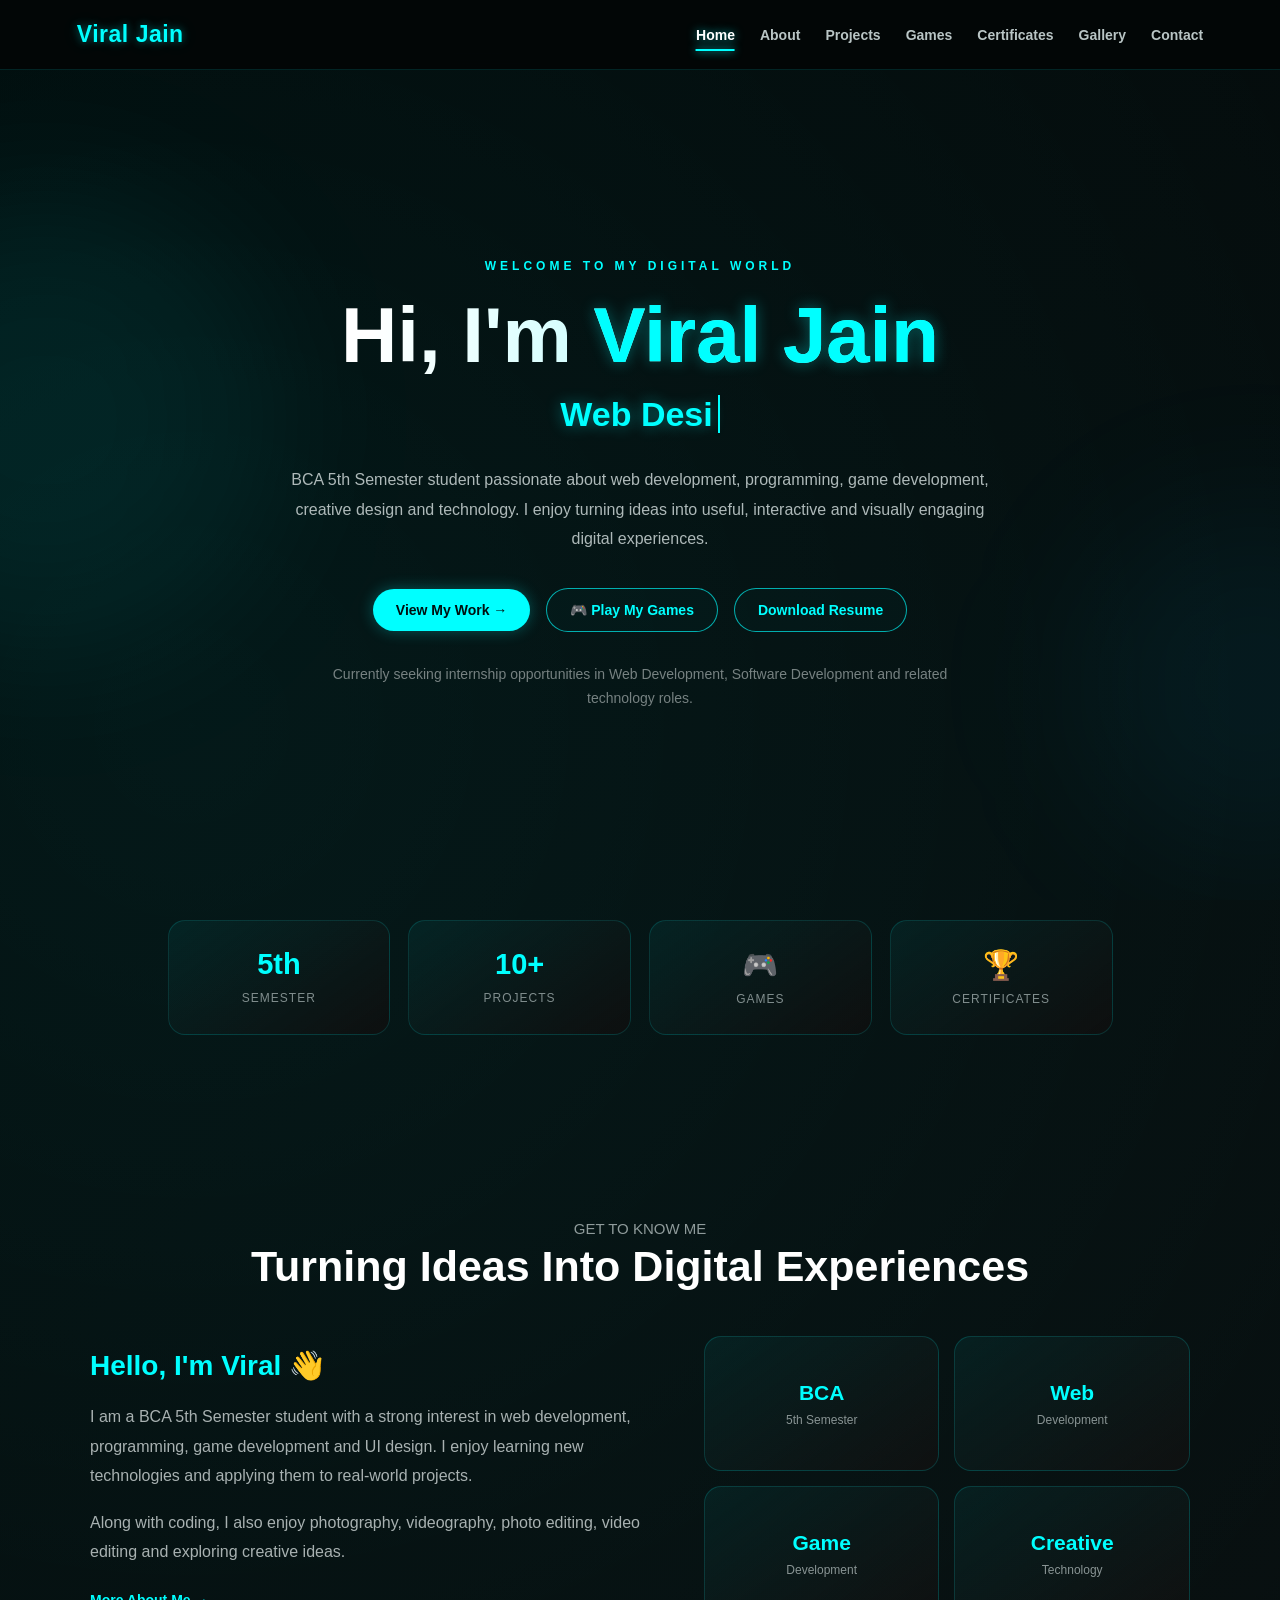
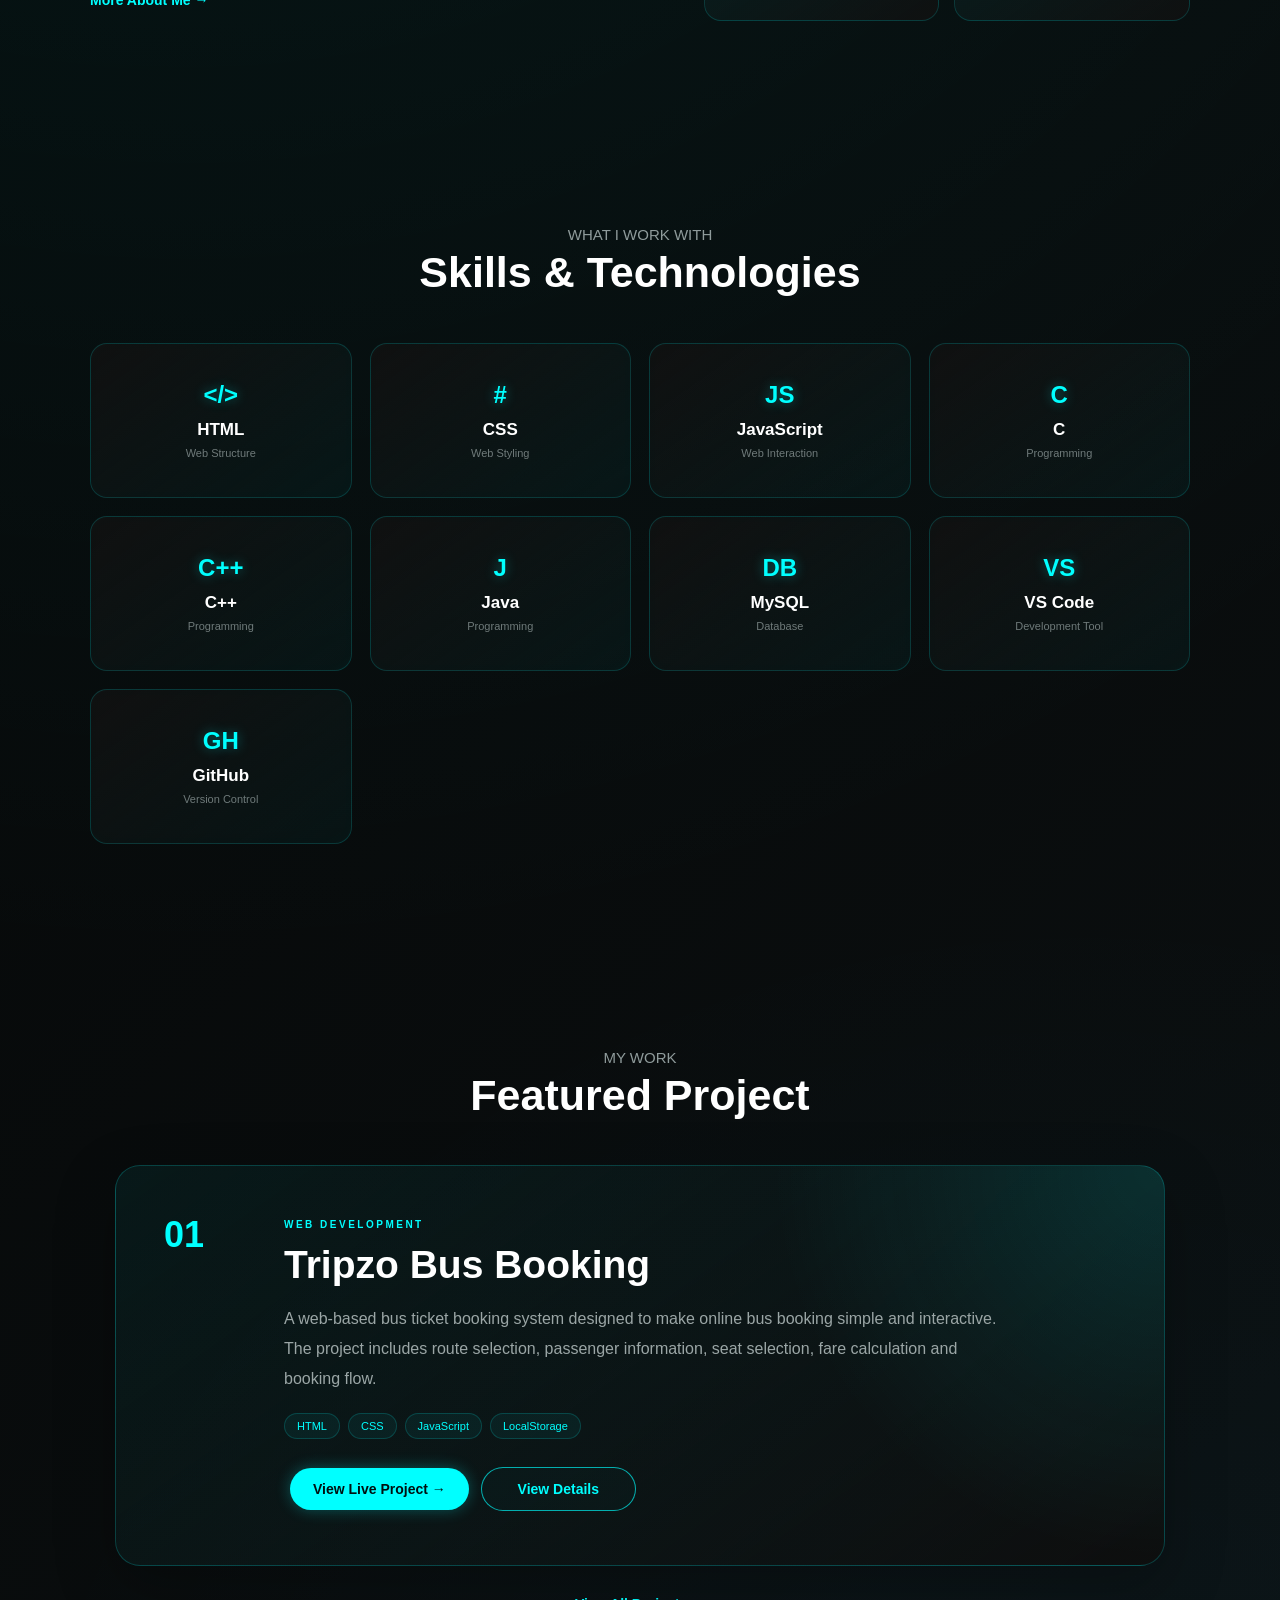
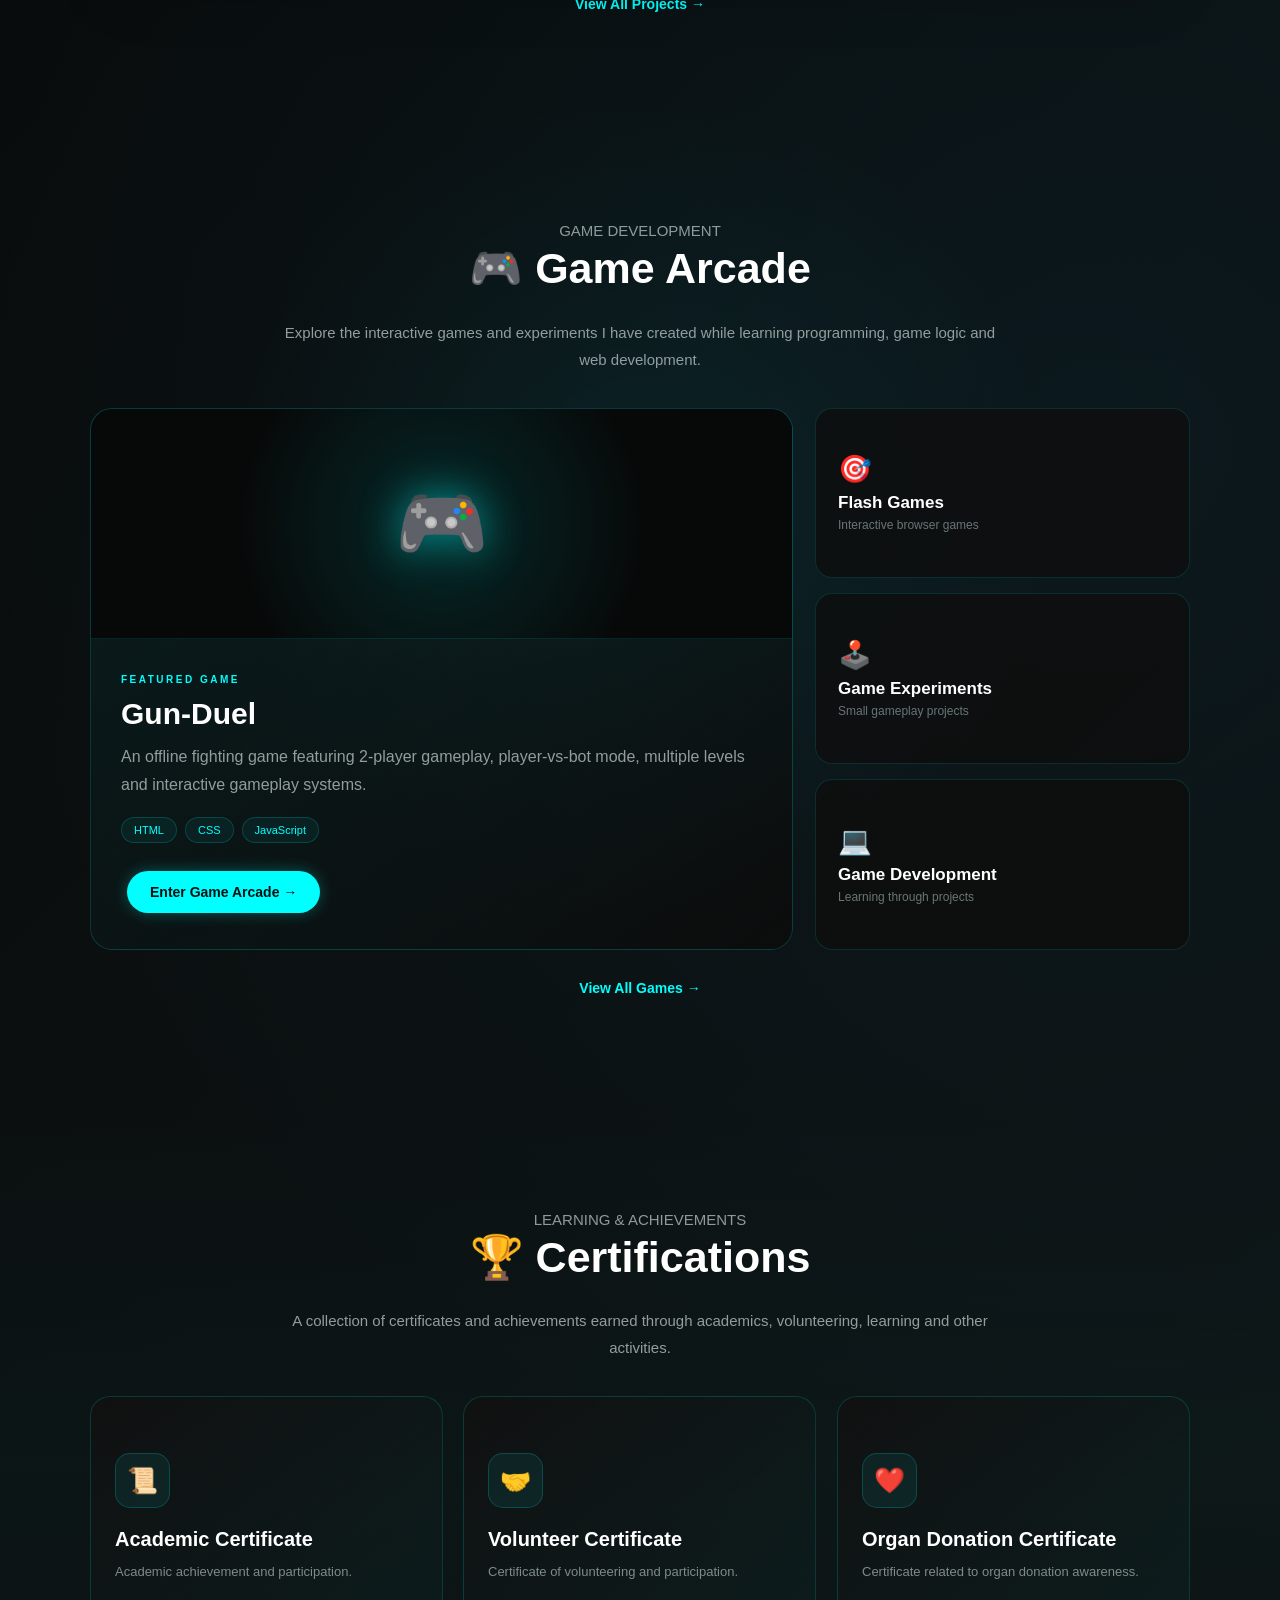
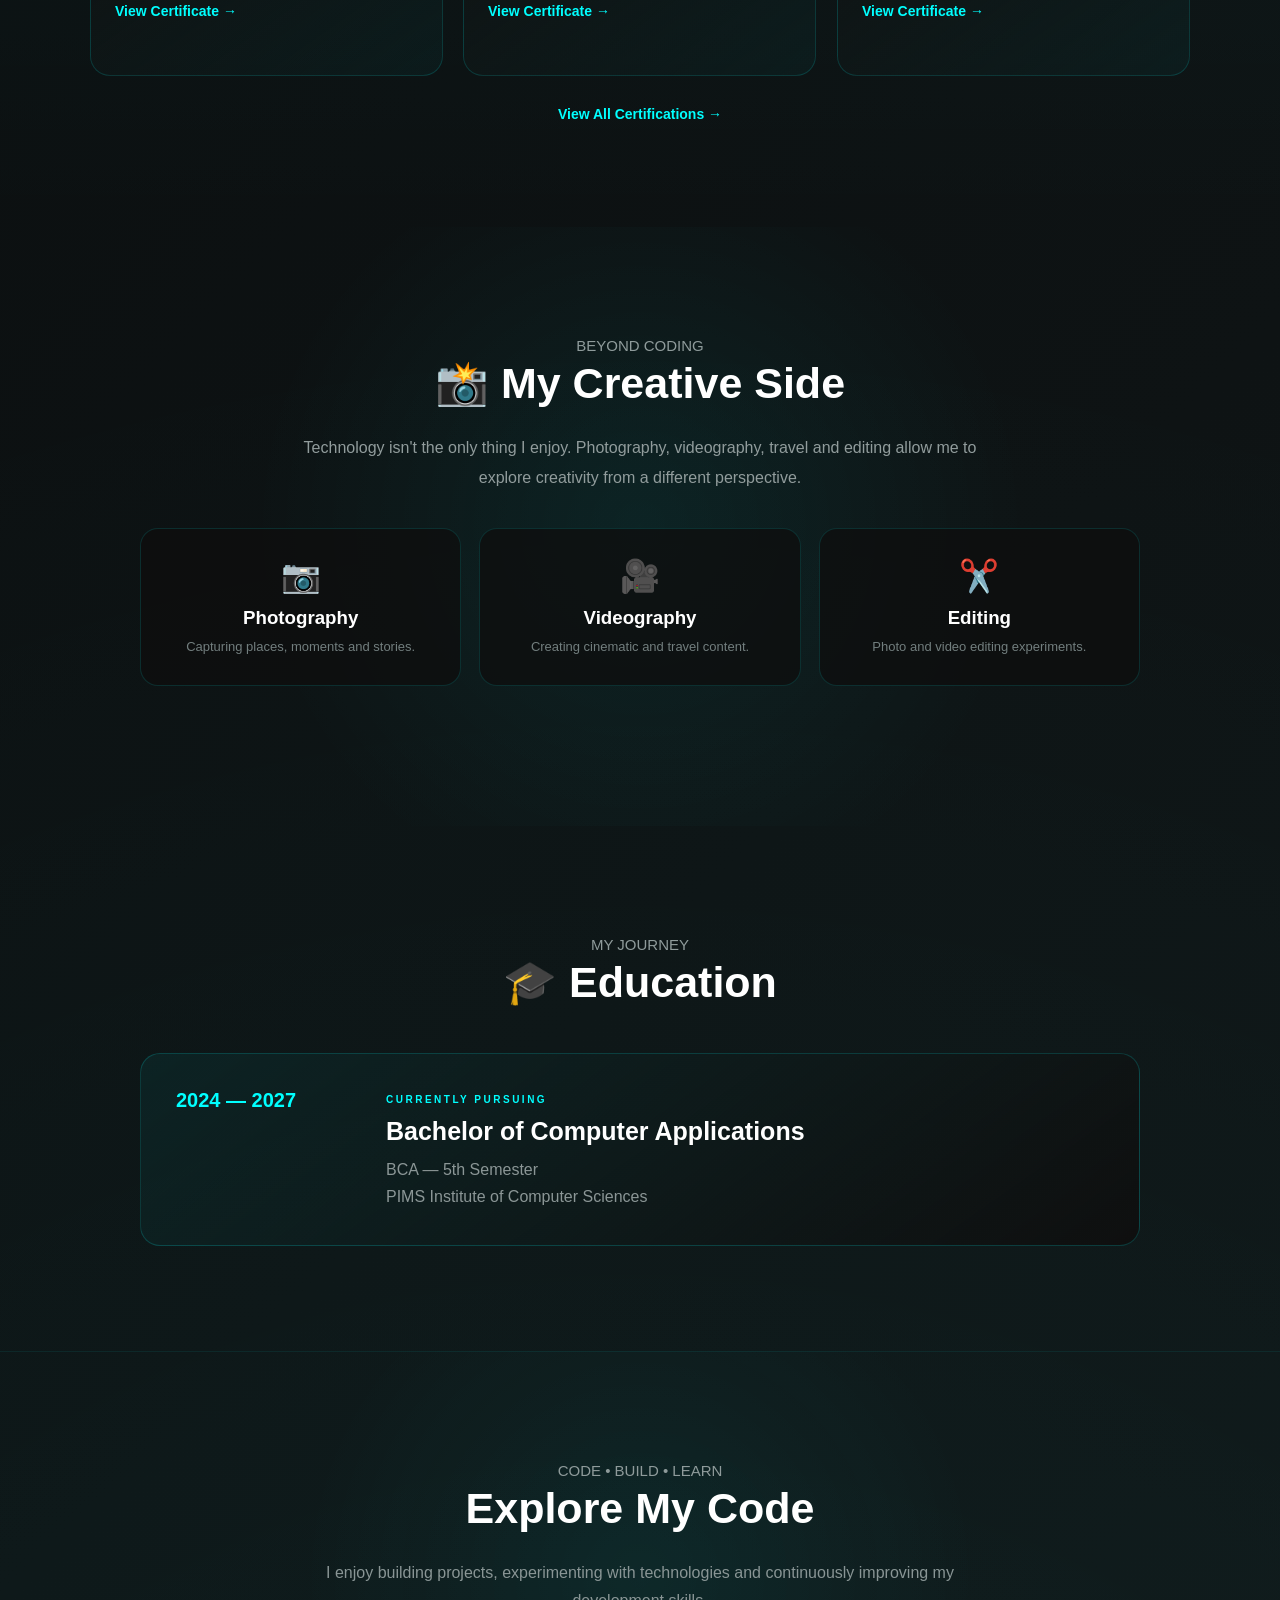
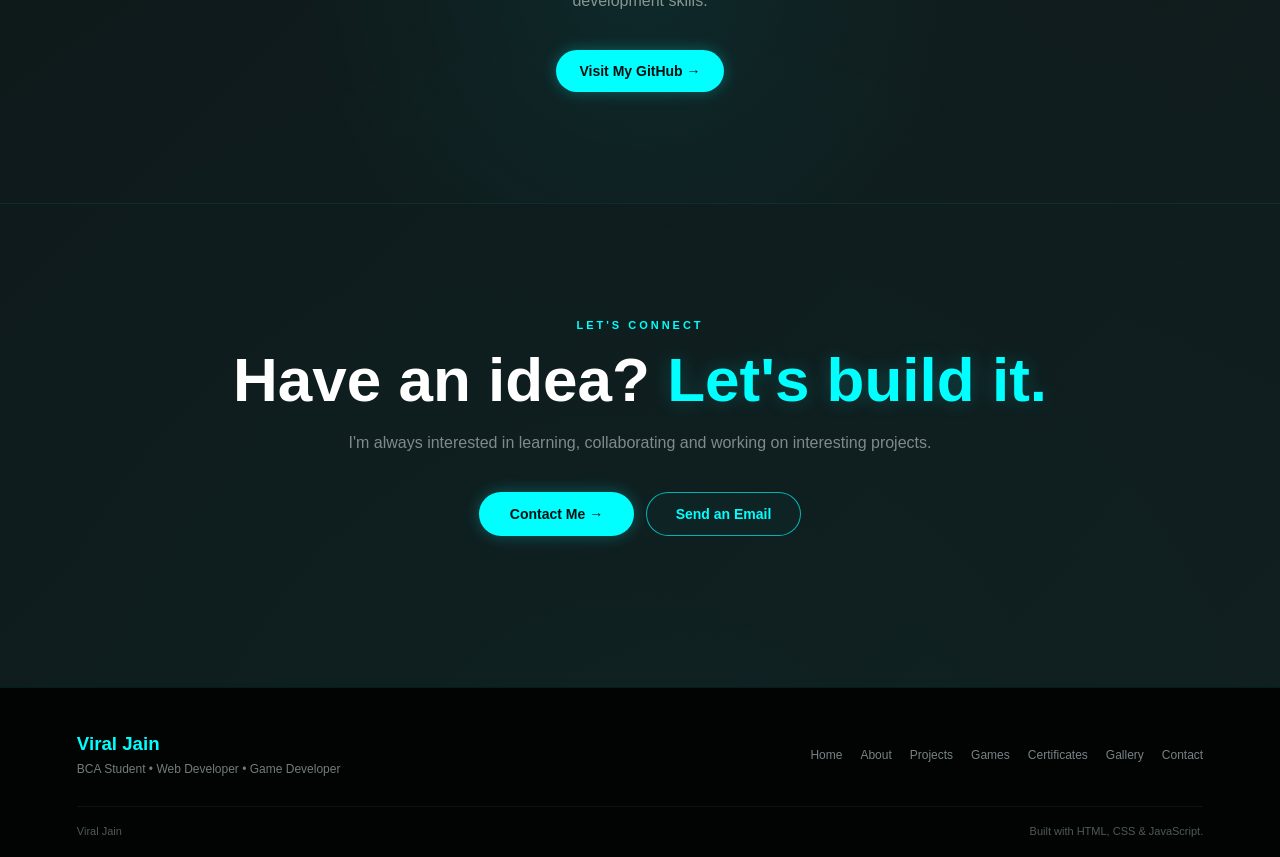
==== commit bf83f161: "Update print statement to say 'Goodbye World'" ====
--- a/index.html
+++ b/index.html
@@ -522,7 +522,7 @@
         </div>
       </div>
 
-      <a href="gallery.html" class="btn-outline"> Explore My Gallery → </a>
+      <!-- <a href="gallery.html" class="btn-outline"> Explore My Gallery → </a> -->
     </section>
 
     <!-- =========================
--- a/style.css
+++ b/style.css
@@ -1,34 +1,51 @@
-/* =========================================
+/* =========================================================
+   VIRAL JAIN PORTFOLIO
+   MODERN DARK + CYAN DEVELOPER THEME
+========================================================= */
+
+/* =========================================================
    GLOBAL
-========================================= */
+========================================================= */
 
 * {
   margin: 0;
   padding: 0;
   box-sizing: border-box;
-  font-family: "Segoe UI", sans-serif;
+  font-family: "Segoe UI", Arial, sans-serif;
 }
 
 html {
   scroll-behavior: smooth;
+  scroll-padding-top: 80px;
 }
 
 body {
   background:
     radial-gradient(
-      circle at 20% 20%,
+      circle at 15% 10%,
       rgba(0, 255, 255, 0.08),
+      transparent 28%
+    ),
+    radial-gradient(
+      circle at 85% 50%,
+      rgba(0, 180, 255, 0.05),
       transparent 30%
     ),
     radial-gradient(
-      circle at 80% 80%,
-      rgba(0, 255, 255, 0.06),
+      circle at 50% 100%,
+      rgba(0, 255, 255, 0.05),
       transparent 30%
     ),
-    linear-gradient(135deg, #000000, #151515, #1f1f1f);
-  color: white;
+    linear-gradient(135deg, #020303, #0b0f10 50%, #111718);
+
+  color: #ffffff;
   min-height: 100vh;
   overflow-x: hidden;
+}
+
+body::selection {
+  background: #00ffff;
+  color: #000;
 }
 
 img {
@@ -37,71 +54,127 @@
   display: block;
 }
 
-/* =========================================
+a {
+  -webkit-tap-highlight-color: transparent;
+}
+
+button {
+  font-family: inherit;
+}
+
+section {
+  position: relative;
+}
+
+/* =========================================================
+   SCROLLBAR
+========================================================= */
+
+::-webkit-scrollbar {
+  width: 8px;
+}
+
+::-webkit-scrollbar-track {
+  background: #050505;
+}
+
+::-webkit-scrollbar-thumb {
+  background: #00ffff;
+  border-radius: 20px;
+}
+
+::-webkit-scrollbar-thumb:hover {
+  background: #ffffff;
+}
+
+/* =========================================================
    NAVBAR
-========================================= */
+========================================================= */
 
 .navbar {
   width: 100%;
   min-height: 70px;
-  padding: 18px 6%;
+
+  padding: 17px 6%;
+
   display: flex;
   align-items: center;
   justify-content: space-between;
   gap: 30px;
 
-  background: rgba(0, 0, 0, 0.75);
-  backdrop-filter: blur(15px);
-  -webkit-backdrop-filter: blur(15px);
-
-  border-bottom: 1px solid rgba(0, 255, 255, 0.12);
-
   position: sticky;
   top: 0;
   z-index: 1000;
+
+  background: rgba(3, 5, 5, 0.82);
+  backdrop-filter: blur(18px);
+  -webkit-backdrop-filter: blur(18px);
+
+  border-bottom: 1px solid rgba(0, 255, 255, 0.12);
 }
 
 .logo {
+  color: #00ffff;
+
   font-size: 23px;
-  font-weight: 700;
-  color: #00ffff;
+  font-weight: 800;
+
   letter-spacing: 0.5px;
-  text-shadow: 0 0 12px rgba(0, 255, 255, 0.5);
+
+  text-shadow:
+    0 0 8px rgba(0, 255, 255, 0.4),
+    0 0 20px rgba(0, 255, 255, 0.15);
+
+  white-space: nowrap;
 }
 
 .nav-links {
   display: flex;
   align-items: center;
-  gap: 28px;
+  gap: 25px;
 }
 
 .nav-links a {
   position: relative;
-  color: #00ffff;
+
+  color: #b9c5c5;
   text-decoration: none;
-  font-weight: 500;
-  font-size: 15px;
+
+  font-size: 14px;
+  font-weight: 600;
+
   transition: 0.3s ease;
 }
 
 .nav-links a::after {
   content: "";
+
   position: absolute;
+
   width: 0;
   height: 2px;
-  left: 0;
-  bottom: -7px;
+
+  left: 50%;
+  bottom: -8px;
+
+  transform: translateX(-50%);
+
   background: #00ffff;
+
+  box-shadow: 0 0 8px #00ffff;
+
   transition: 0.3s ease;
-  box-shadow: 0 0 8px #00ffff;
-}
-
-.nav-links a:hover {
-  color: white;
-  text-shadow: 0 0 10px #00ffff;
-}
-
-.nav-links a:hover::after {
+}
+
+.nav-links a:hover,
+.nav-links a.active {
+  color: #ffffff;
+
+  text-shadow: 0 0 10px rgba(0, 255, 255, 0.6);
+}
+
+.nav-links a:hover::after,
+.nav-links a.active::after {
   width: 100%;
 }
 
@@ -109,1156 +182,4088 @@
 
 .menu-toggle {
   display: none;
+
   border: none;
   background: transparent;
+
   color: #00ffff;
+
   font-size: 30px;
+  line-height: 1;
+
   cursor: pointer;
-  line-height: 1;
-}
-
-/* =========================================
+
+  transition: 0.3s ease;
+}
+
+.menu-toggle:hover {
+  color: #ffffff;
+
+  transform: scale(1.08);
+}
+
+/* =========================================================
+   COMMON SECTION
+========================================================= */
+
+.section-heading {
+  text-align: center;
+  margin-bottom: 45px;
+}
+
+.section-heading p {
+  color: #00ffff;
+
+  font-size: 11px;
+  font-weight: 800;
+
+  letter-spacing: 3px;
+
+  margin-bottom: 11px;
+}
+
+.section-heading h2 {
+  color: #ffffff;
+
+  font-size: clamp(28px, 5vw, 43px);
+
+  line-height: 1.15;
+}
+
+.section-description {
+  width: min(720px, 90%);
+
+  margin: -20px auto 35px;
+
+  color: #929e9e;
+
+  text-align: center;
+
+  line-height: 1.8;
+  font-size: 15px;
+}
+
+/* =========================================================
    HERO
-========================================= */
+========================================================= */
 
 .hero {
   min-height: calc(100vh - 70px);
+
   padding: 100px 20px;
 
   display: flex;
-  flex-direction: column;
   align-items: center;
   justify-content: center;
 
   text-align: center;
+
+  overflow: hidden;
+}
+
+.hero::before {
+  content: "";
+
+  position: absolute;
+
+  width: 450px;
+  height: 450px;
+
+  left: -180px;
+  top: 15%;
+
+  background: rgba(0, 255, 255, 0.07);
+
+  border-radius: 50%;
+
+  filter: blur(80px);
+
+  pointer-events: none;
+}
+
+.hero::after {
+  content: "";
+
+  position: absolute;
+
+  width: 350px;
+  height: 350px;
+
+  right: -150px;
+  bottom: 5%;
+
+  background: rgba(0, 190, 255, 0.06);
+
+  border-radius: 50%;
+
+  filter: blur(80px);
+
+  pointer-events: none;
+}
+
+.hero-content {
+  position: relative;
+  z-index: 2;
+
+  max-width: 900px;
+}
+
+.hero-small-text {
+  color: #00ffff;
+
+  font-size: 12px;
+  font-weight: 800;
+
+  letter-spacing: 4px;
+
+  margin-bottom: 22px;
+
+  animation: fadeUp 0.7s ease both;
 }
 
 .hero h1 {
-  font-size: clamp(38px, 6vw, 70px);
+  margin-bottom: 18px;
+
+  font-size: clamp(42px, 7vw, 78px);
+
+  line-height: 1.05;
+
+  font-weight: 800;
+
+  background: linear-gradient(90deg, #ffffff 20%, #bffefe 55%, #00ffff 100%);
+
+  background-clip: text;
+  -webkit-background-clip: text;
+
+  -webkit-text-fill-color: transparent;
+
+  animation: fadeUp 0.8s ease both;
+}
+
+.hero h1 span {
+  color: #00ffff;
+
+  -webkit-text-fill-color: #00ffff;
+
+  text-shadow: 0 0 15px rgba(0, 255, 255, 0.35);
+}
+
+.hero h2 {
+  min-height: 45px;
+
+  margin-bottom: 25px;
+
+  color: #00ffff;
+
+  font-size: clamp(22px, 4vw, 34px);
+
+  text-shadow: 0 0 15px rgba(0, 255, 255, 0.4);
+
+  animation: fadeUp 1s ease both;
+}
+
+.typing {
+  border-right: 2px solid #00ffff;
+
+  padding-right: 5px;
+
+  animation: blink 0.8s infinite;
+}
+
+.hero-description {
+  width: min(720px, 90%);
+
+  margin: 0 auto 28px;
+
+  color: #aeb9b9;
+
+  line-height: 1.85;
+
+  font-size: 16px;
+
+  animation: fadeUp 1.1s ease both;
+}
+
+.hero-buttons {
+  display: flex;
+
+  flex-wrap: wrap;
+
+  justify-content: center;
+
+  align-items: center;
+
+  gap: 4px;
+
+  animation: fadeUp 1.2s ease both;
+}
+
+.highlight {
+  max-width: 680px;
+
+  margin: 25px auto 0;
+
+  color: #768181;
+
+  font-size: 14px;
+
+  line-height: 1.7;
+
+  animation: fadeUp 1.3s ease both;
+}
+
+/* =========================================================
+   BUTTONS
+========================================================= */
+
+.btn,
+.btn-outline {
+  display: inline-flex;
+
+  align-items: center;
+  justify-content: center;
+
+  min-width: 155px;
+
+  padding: 13px 23px;
+
+  margin: 6px;
+
+  border-radius: 30px;
+
+  text-decoration: none;
+
+  font-size: 14px;
+  font-weight: 700;
+
+  transition:
+    transform 0.3s ease,
+    box-shadow 0.3s ease,
+    background 0.3s ease,
+    color 0.3s ease;
+}
+
+.btn {
+  color: #001010;
+
+  background: #00ffff;
+
+  box-shadow: 0 0 15px rgba(0, 255, 255, 0.28);
+}
+
+.btn:hover {
+  color: #000;
+
+  background: #ffffff;
+
+  transform: translateY(-4px);
+
+  box-shadow: 0 0 30px rgba(0, 255, 255, 0.55);
+}
+
+.btn-outline {
+  color: #00ffff;
+
+  background: rgba(0, 255, 255, 0.02);
+
+  border: 1px solid rgba(0, 255, 255, 0.65);
+}
+
+.btn-outline:hover {
+  color: #000;
+
+  background: #00ffff;
+
+  transform: translateY(-4px);
+
+  box-shadow: 0 0 25px rgba(0, 255, 255, 0.45);
+}
+
+/* =========================================================
+   STATS
+========================================================= */
+
+.stats-section {
+  width: min(1050px, 90%);
+
+  margin: 0 auto;
+
+  padding: 20px 0 80px;
+}
+
+.stats-container {
+  display: grid;
+
+  grid-template-columns: repeat(4, 1fr);
+
+  gap: 18px;
+}
+
+.stat-box {
+  padding: 27px 15px;
+
+  text-align: center;
+
+  background: linear-gradient(
+    145deg,
+    rgba(0, 255, 255, 0.06),
+    rgba(15, 15, 15, 0.9)
+  );
+
+  border: 1px solid rgba(0, 255, 255, 0.14);
+
+  border-radius: 17px;
+
+  transition: 0.3s ease;
+}
+
+.stat-box:hover {
+  transform: translateY(-6px);
+
+  border-color: rgba(0, 255, 255, 0.55);
+
+  box-shadow: 0 10px 35px rgba(0, 255, 255, 0.1);
+}
+
+.stat-box strong {
+  display: block;
+
+  margin-bottom: 7px;
+
+  color: #00ffff;
+
+  font-size: 29px;
+}
+
+.stat-box span {
+  color: #808d8d;
+
+  font-size: 12px;
+
+  text-transform: uppercase;
+
+  letter-spacing: 1px;
+}
+
+/* =========================================================
+   INTRO
+========================================================= */
+
+.intro-section {
+  width: min(1100px, 90%);
+
+  margin: auto;
+
+  padding: 100px 0;
+}
+
+.intro-content {
+  display: grid;
+
+  grid-template-columns: 1.15fr 1fr;
+
+  gap: 55px;
+
+  align-items: center;
+}
+
+.intro-text h3 {
+  color: #00ffff;
+
+  font-size: 28px;
+
+  margin-bottom: 20px;
+}
+
+.intro-text p {
+  color: #a8b1b1;
+
+  line-height: 1.85;
+
+  margin-bottom: 17px;
+}
+
+.text-link {
+  display: inline-block;
+
+  margin-top: 8px;
+
+  color: #00ffff;
+
+  text-decoration: none;
+
+  font-size: 14px;
+
+  font-weight: 700;
+
+  transition: 0.3s ease;
+}
+
+.text-link:hover {
+  color: #ffffff;
+
+  transform: translateX(4px);
+}
+
+.intro-card {
+  display: grid;
+
+  grid-template-columns: 1fr 1fr;
+
+  gap: 15px;
+}
+
+.intro-card-item {
+  min-height: 135px;
+
+  padding: 25px 18px;
+
+  display: flex;
+
+  flex-direction: column;
+
+  align-items: center;
+  justify-content: center;
+
+  text-align: center;
+
+  background: linear-gradient(
+    145deg,
+    rgba(0, 255, 255, 0.06),
+    rgba(17, 17, 17, 0.85)
+  );
+
+  border: 1px solid rgba(0, 255, 255, 0.16);
+
+  border-radius: 17px;
+
+  transition: 0.3s ease;
+}
+
+.intro-card-item:hover {
+  transform: translateY(-7px);
+
+  border-color: #00ffff;
+
+  box-shadow: 0 0 25px rgba(0, 255, 255, 0.15);
+}
+
+.intro-card-item strong {
+  display: block;
+
+  color: #00ffff;
+
+  font-size: 21px;
+
+  margin-bottom: 8px;
+}
+
+.intro-card-item span {
+  color: #899494;
+
+  font-size: 12px;
+}
+
+/* =========================================================
+   SKILLS
+========================================================= */
+
+.skills {
+  padding: 100px 20px;
+
+  text-align: center;
+}
+
+.skills-container {
+  width: min(1100px, 90%);
+
+  margin: auto;
+
+  display: grid;
+
+  grid-template-columns: repeat(4, 1fr);
+
+  gap: 18px;
+}
+
+.skill-box {
+  min-height: 155px;
+
+  padding: 25px 18px;
+
+  display: flex;
+
+  flex-direction: column;
+
+  align-items: center;
+  justify-content: center;
+
+  background: linear-gradient(
+    145deg,
+    rgba(17, 17, 17, 0.95),
+    rgba(0, 255, 255, 0.035)
+  );
+
+  border: 1px solid rgba(0, 255, 255, 0.16);
+
+  border-radius: 17px;
+
+  box-shadow: inset 0 0 15px rgba(0, 255, 255, 0.015);
+
+  transition: 0.35s ease;
+}
+
+.skill-box:hover {
+  transform: translateY(-8px);
+
+  border-color: #00ffff;
+
+  box-shadow:
+    0 12px 30px rgba(0, 255, 255, 0.12),
+    inset 0 0 18px rgba(0, 255, 255, 0.04);
+}
+
+.skill-icon {
+  color: #00ffff;
+
+  font-size: 24px;
+
+  font-weight: 800;
+
+  margin-bottom: 11px;
+
+  text-shadow: 0 0 12px rgba(0, 255, 255, 0.35);
+}
+
+.skill-box strong {
+  font-size: 17px;
+}
+
+.skill-box small {
+  margin-top: 7px;
+
+  color: #6f7a7a;
+
+  font-size: 11px;
+}
+
+/* =========================================================
+   FEATURED PROJECT
+========================================================= */
+
+.featured-project {
+  width: min(1050px, 90%);
+
+  margin: auto;
+
+  padding: 100px 0;
+}
+
+.featured-project-card {
+  position: relative;
+
+  display: grid;
+
+  grid-template-columns: 90px 1fr;
+
+  gap: 30px;
+
+  padding: 48px;
+
+  overflow: hidden;
+
+  background:
+    radial-gradient(
+      circle at 100% 0%,
+      rgba(0, 255, 255, 0.12),
+      transparent 35%
+    ),
+    linear-gradient(145deg, rgba(0, 255, 255, 0.055), rgba(14, 14, 14, 0.96));
+
+  border: 1px solid rgba(0, 255, 255, 0.2);
+
+  border-radius: 25px;
+
+  box-shadow: 0 20px 60px rgba(0, 0, 0, 0.25);
+
+  transition: 0.35s ease;
+}
+
+.featured-project-card:hover {
+  transform: translateY(-6px);
+
+  border-color: rgba(0, 255, 255, 0.5);
+
+  box-shadow: 0 20px 60px rgba(0, 255, 255, 0.08);
+}
+
+.project-number {
+  color: #00ffff;
+
+  font-size: 36px;
+
+  font-weight: 800;
+}
+
+.project-label {
+  display: inline-block;
+
+  color: #00ffff;
+
+  font-size: 10px;
+
+  letter-spacing: 2.5px;
+
+  font-weight: 800;
+}
+
+.featured-project-content h3 {
+  font-size: clamp(25px, 4vw, 39px);
+
+  margin: 11px 0 17px;
+}
+
+.featured-project-content p {
+  max-width: 720px;
+
+  margin-bottom: 20px;
+
+  color: #9ba6a6;
+
+  line-height: 1.85;
+}
+
+.project-tags {
+  display: flex;
+
+  flex-wrap: wrap;
+
+  gap: 8px;
+
+  margin-bottom: 22px;
+}
+
+.project-tags span {
+  padding: 6px 12px;
+
+  border-radius: 20px;
+
+  background: rgba(0, 255, 255, 0.055);
+
+  border: 1px solid rgba(0, 255, 255, 0.17);
+
+  color: #00ffff;
+
+  font-size: 11px;
+}
+
+.project-buttons {
+  display: flex;
+
+  flex-wrap: wrap;
+
+  align-items: center;
+}
+
+.all-projects {
+  display: block;
+
+  margin-top: 30px;
+
+  color: #00ffff;
+
+  text-align: center;
+
+  text-decoration: none;
+
+  font-size: 14px;
+
+  font-weight: 700;
+
+  transition: 0.3s ease;
+}
+
+.all-projects:hover {
+  color: #ffffff;
+
+  transform: translateY(-2px);
+}
+
+/* =========================================================
+   GAME ARCADE
+========================================================= */
+
+.game-section {
+  padding: 105px 20px;
+
+  background: radial-gradient(
+    circle at 50% 40%,
+    rgba(0, 255, 255, 0.06),
+    transparent 48%
+  );
+}
+
+.game-preview-container {
+  width: min(1100px, 90%);
+
+  margin: auto;
+
+  display: grid;
+
+  grid-template-columns: 1.5fr 0.8fr;
+
+  gap: 22px;
+}
+
+.game-card {
+  overflow: hidden;
+
+  background: linear-gradient(
+    145deg,
+    rgba(0, 255, 255, 0.06),
+    rgba(12, 12, 12, 0.96)
+  );
+
+  border: 1px solid rgba(0, 255, 255, 0.17);
+
+  border-radius: 22px;
+
+  transition: 0.35s ease;
+}
+
+.game-card:hover {
+  transform: translateY(-7px);
+
+  border-color: rgba(0, 255, 255, 0.55);
+
+  box-shadow: 0 20px 50px rgba(0, 255, 255, 0.09);
+}
+
+.game-card-image {
+  min-height: 230px;
+
+  display: flex;
+
+  align-items: center;
+  justify-content: center;
+
+  background:
+    radial-gradient(circle, rgba(0, 255, 255, 0.13), transparent 55%), #070909;
+
+  border-bottom: 1px solid rgba(0, 255, 255, 0.12);
+}
+
+.game-placeholder span {
+  font-size: 75px;
+
+  filter: drop-shadow(0 0 20px rgba(0, 255, 255, 0.5));
+
+  animation: floating 3s ease-in-out infinite;
+}
+
+.game-card-content {
+  padding: 30px;
+}
+
+.game-card-content h3 {
+  font-size: 30px;
+
+  margin: 10px 0 12px;
+}
+
+.game-card-content p {
+  color: #929d9d;
+
+  line-height: 1.75;
+
+  margin-bottom: 18px;
+}
+
+.game-mini-grid {
+  display: grid;
+
+  grid-template-columns: 1fr;
+
+  gap: 15px;
+}
+
+.game-mini-card {
+  padding: 22px;
+
+  display: flex;
+
+  flex-direction: column;
+
+  justify-content: center;
+
+  background: rgba(15, 15, 15, 0.85);
+
+  border: 1px solid rgba(0, 255, 255, 0.13);
+
+  border-radius: 17px;
+
+  transition: 0.3s ease;
+}
+
+.game-mini-card:hover {
+  transform: translateX(5px);
+
+  border-color: #00ffff;
+
+  background: rgba(0, 255, 255, 0.04);
+}
+
+.game-mini-card span {
+  font-size: 27px;
+
+  margin-bottom: 8px;
+}
+
+.game-mini-card h4 {
+  font-size: 17px;
+
+  margin-bottom: 5px;
+}
+
+.game-mini-card p {
+  color: #697575;
+
+  font-size: 12px;
+}
+
+/* =========================================================
+   CERTIFICATES
+========================================================= */
+
+.certificates-section {
+  padding: 105px 20px;
+
+  background: linear-gradient(
+    180deg,
+    transparent,
+    rgba(0, 255, 255, 0.025),
+    transparent
+  );
+}
+
+.certificate-preview-grid {
+  width: min(1100px, 90%);
+
+  margin: auto;
+
+  display: grid;
+
+  grid-template-columns: repeat(3, 1fr);
+
+  gap: 20px;
+}
+
+.certificate-card {
+  min-height: 280px;
+
+  padding: 30px 24px;
+
+  display: flex;
+
+  flex-direction: column;
+
+  align-items: flex-start;
+
+  justify-content: center;
+
+  background: linear-gradient(
+    145deg,
+    rgba(17, 17, 17, 0.95),
+    rgba(0, 255, 255, 0.035)
+  );
+
+  border: 1px solid rgba(0, 255, 255, 0.15);
+
+  border-radius: 20px;
+
+  transition: 0.35s ease;
+}
+
+.certificate-card:hover {
+  transform: translateY(-8px);
+
+  border-color: #00ffff;
+
+  box-shadow: 0 18px 40px rgba(0, 255, 255, 0.1);
+}
+
+.certificate-icon {
+  width: 55px;
+  height: 55px;
+
+  display: flex;
+
+  align-items: center;
+  justify-content: center;
+
+  margin-bottom: 20px;
+
+  background: rgba(0, 255, 255, 0.07);
+
+  border: 1px solid rgba(0, 255, 255, 0.18);
+
+  border-radius: 15px;
+
+  font-size: 25px;
+}
+
+.certificate-card h3 {
+  margin-bottom: 10px;
+
+  font-size: 20px;
+}
+
+.certificate-card p {
+  color: #7f8b8b;
+
+  line-height: 1.65;
+
+  font-size: 13px;
+
+  margin-bottom: 12px;
+}
+
+/* =========================================================
+   CREATIVE SECTION
+========================================================= */
+
+.creative-section {
+  padding: 105px 20px;
+
+  text-align: center;
+
+  background: radial-gradient(
+    circle at center,
+    rgba(0, 255, 255, 0.07),
+    transparent 55%
+  );
+}
+
+.creative-description {
+  width: min(720px, 90%);
+
+  margin: -20px auto 35px;
+
+  color: #919c9c;
+
+  line-height: 1.85;
+}
+
+.creative-highlights {
+  width: min(1000px, 90%);
+
+  margin: 0 auto 35px;
+
+  display: grid;
+
+  grid-template-columns: repeat(3, 1fr);
+
+  gap: 18px;
+}
+
+.creative-item {
+  padding: 28px 20px;
+
+  background: rgba(14, 14, 14, 0.75);
+
+  border: 1px solid rgba(0, 255, 255, 0.13);
+
+  border-radius: 18px;
+
+  transition: 0.3s ease;
+}
+
+.creative-item:hover {
+  transform: translateY(-7px);
+
+  border-color: #00ffff;
+}
+
+.creative-item span {
+  font-size: 32px;
+
+  display: block;
+
+  margin-bottom: 12px;
+}
+
+.creative-item h3 {
+  margin-bottom: 8px;
+}
+
+.creative-item p {
+  color: #727e7e;
+
+  font-size: 13px;
+
+  line-height: 1.6;
+}
+
+/* =========================================================
+   EDUCATION
+========================================================= */
+
+.education-section {
+  width: min(1000px, 90%);
+
+  margin: auto;
+
+  padding: 105px 0;
+}
+
+.education-card {
+  position: relative;
+
+  display: grid;
+
+  grid-template-columns: 180px 1fr;
+
+  gap: 30px;
+
+  padding: 35px;
+
+  background: linear-gradient(
+    145deg,
+    rgba(0, 255, 255, 0.055),
+    rgba(15, 15, 15, 0.95)
+  );
+
+  border: 1px solid rgba(0, 255, 255, 0.17);
+
+  border-radius: 20px;
+}
+
+.education-year {
+  color: #00ffff;
+
+  font-size: 20px;
+
+  font-weight: 800;
+}
+
+.education-content h3 {
+  font-size: 25px;
+
+  margin: 10px 0;
+}
+
+.education-content p {
+  color: #8b9696;
+
+  line-height: 1.7;
+}
+
+/* =========================================================
+   DEVELOPER / GITHUB
+========================================================= */
+
+.developer-section {
+  padding: 105px 20px;
+
+  text-align: center;
+
+  border-top: 1px solid rgba(0, 255, 255, 0.07);
+
+  background: radial-gradient(
+    circle at center,
+    rgba(0, 255, 255, 0.06),
+    transparent 50%
+  );
+}
+
+.developer-section > p {
+  width: min(650px, 90%);
+
+  margin: -20px auto 28px;
+
+  color: #899595;
+
+  line-height: 1.8;
+}
+
+/* =========================================================
+   CONTACT CTA
+========================================================= */
+
+.contact-cta {
+  padding: 115px 20px;
+
+  text-align: center;
+
+  border-top: 1px solid rgba(0, 255, 255, 0.08);
+}
+
+.contact-cta > p:first-child {
+  color: #00ffff;
+
+  font-size: 11px;
+
+  font-weight: 800;
+
+  letter-spacing: 3px;
+}
+
+.contact-cta h2 {
+  margin: 15px 0;
+
+  font-size: clamp(36px, 6vw, 62px);
+
   line-height: 1.1;
-  margin-bottom: 20px;
-
-  background: linear-gradient(90deg, white, #00ffff);
+}
+
+.contact-cta h2 span {
+  color: #00ffff;
+
+  text-shadow: 0 0 20px rgba(0, 255, 255, 0.2);
+}
+
+.contact-cta p:not(:first-child) {
+  max-width: 620px;
+
+  margin: 0 auto 28px;
+
+  color: #7f8b8b;
+
+  line-height: 1.8;
+}
+
+.contact-buttons {
+  display: flex;
+
+  justify-content: center;
+
+  flex-wrap: wrap;
+}
+
+/* =========================================================
+   FOOTER
+========================================================= */
+
+footer {
+  margin-top: 30px;
+
+  padding: 45px 6% 20px;
+
+  background: #020303;
+
+  border-top: 1px solid rgba(0, 255, 255, 0.1);
+
+  color: #727c7c;
+}
+
+.footer-content {
+  display: flex;
+
+  align-items: center;
+
+  justify-content: space-between;
+
+  gap: 30px;
+
+  max-width: 1200px;
+
+  margin: auto;
+}
+
+.footer-brand h3 {
+  color: #00ffff;
+
+  margin-bottom: 7px;
+}
+
+.footer-brand p {
+  font-size: 12px;
+}
+
+.footer-links {
+  display: flex;
+
+  flex-wrap: wrap;
+
+  gap: 18px;
+}
+
+.footer-links a {
+  color: #778383;
+
+  text-decoration: none;
+
+  font-size: 12px;
+
+  transition: 0.3s ease;
+}
+
+.footer-links a:hover {
+  color: #00ffff;
+}
+
+.footer-bottom {
+  max-width: 1200px;
+
+  margin: 30px auto 0;
+
+  padding-top: 18px;
+
+  display: flex;
+
+  justify-content: space-between;
+
+  gap: 20px;
+
+  border-top: 1px solid rgba(255, 255, 255, 0.05);
+
+  font-size: 11px;
+
+  color: #4f5959;
+}
+
+/* =========================================================
+   EXISTING OTHER PAGES
+   ABOUT / PROJECTS / GALLERY / CONTACT
+========================================================= */
+
+.page-section {
+  width: min(1200px, 90%);
+
+  margin: auto;
+
+  padding: 105px 20px;
+
+  text-align: center;
+}
+
+.page-section h1 {
+  margin-bottom: 25px;
+
+  font-size: clamp(34px, 5vw, 52px);
+
+  background: linear-gradient(90deg, #ffffff, #00ffff);
+
+  background-clip: text;
+  -webkit-background-clip: text;
+
+  -webkit-text-fill-color: transparent;
+}
+
+.page-section > p {
+  max-width: 800px;
+
+  margin: auto;
+
+  color: #a2adad;
+
+  line-height: 1.8;
+
+  font-size: 15px;
+}
+
+/* =========================================================
+   INFO GRID
+========================================================= */
+
+.info-grid {
+  display: grid;
+
+  grid-template-columns: repeat(3, 1fr);
+
+  gap: 20px;
+
+  margin-top: 50px;
+}
+
+.info-grid div {
+  padding: 30px 24px;
+
+  background: linear-gradient(
+    145deg,
+    rgba(0, 255, 255, 0.04),
+    rgba(17, 17, 17, 0.9)
+  );
+
+  border: 1px solid rgba(0, 255, 255, 0.15);
+
+  border-radius: 18px;
+
+  transition: 0.3s ease;
+}
+
+.info-grid div:hover {
+  transform: translateY(-8px);
+
+  border-color: #00ffff;
+
+  box-shadow: 0 15px 35px rgba(0, 255, 255, 0.09);
+}
+
+.info-grid h3 {
+  color: #00ffff;
+
+  margin-bottom: 14px;
+}
+
+.info-grid p {
+  color: #9ba5a5;
+
+  line-height: 1.65;
+}
+
+/* =========================================================
+   PROJECT CARDS
+========================================================= */
+
+.project-card {
+  width: 100%;
+
+  max-width: 700px;
+
+  margin: 45px auto;
+
+  padding: 35px;
+
+  background: linear-gradient(
+    145deg,
+    rgba(0, 255, 255, 0.04),
+    rgba(17, 17, 17, 0.94)
+  );
+
+  border: 1px solid rgba(0, 255, 255, 0.15);
+
+  border-radius: 20px;
+
+  text-align: left;
+
+  box-shadow: 0 0 25px rgba(0, 255, 255, 0.07);
+
+  transition: 0.35s ease;
+}
+
+.project-card:hover {
+  transform: translateY(-8px);
+
+  border-color: rgba(0, 255, 255, 0.5);
+
+  box-shadow: 0 20px 45px rgba(0, 255, 255, 0.09);
+}
+
+.project-card h3 {
+  color: #00ffff;
+
+  margin-bottom: 17px;
+
+  font-size: 27px;
+}
+
+.project-card p {
+  color: #9ca6a6;
+
+  line-height: 1.75;
+
+  margin-bottom: 23px;
+}
+
+.project-buttons {
+  margin-top: 15px;
+}
+
+/* =========================================================
+   GALLERY
+========================================================= */
+
+.gallery {
+  display: grid;
+
+  grid-template-columns: repeat(auto-fit, minmax(250px, 1fr));
+
+  gap: 22px;
+
+  margin-top: 50px;
+}
+
+.gallery img {
+  width: 100%;
+
+  aspect-ratio: 16 / 10;
+
+  object-fit: cover;
+
+  border-radius: 17px;
+
+  border: 1px solid rgba(0, 255, 255, 0.16);
+
+  box-shadow: 0 8px 25px rgba(0, 0, 0, 0.3);
+
+  cursor: pointer;
+
+  transition: 0.4s ease;
+}
+
+.gallery img:hover {
+  transform: scale(1.035);
+
+  border-color: #00ffff;
+
+  box-shadow: 0 15px 35px rgba(0, 255, 255, 0.18);
+}
+
+/* =========================================================
+   CONTACT
+========================================================= */
+
+.contact-box {
+  width: 100%;
+
+  max-width: 600px;
+
+  margin: 40px auto;
+
+  padding: 35px;
+
+  background: linear-gradient(
+    145deg,
+    rgba(0, 255, 255, 0.04),
+    rgba(17, 17, 17, 0.94)
+  );
+
+  border: 1px solid rgba(0, 255, 255, 0.18);
+
+  border-radius: 20px;
+
+  box-shadow: 0 15px 40px rgba(0, 0, 0, 0.25);
+}
+
+.contact-box p {
+  margin-bottom: 18px;
+
+  color: #a0aaaa;
+
+  line-height: 1.7;
+
+  overflow-wrap: anywhere;
+}
+
+.contact-box h3 {
+  margin: 30px 0 18px;
+
+  color: #00ffff;
+}
+
+.contact-box a {
+  color: #00ffff;
+
+  text-decoration: none;
+
+  transition: 0.3s ease;
+}
+
+.contact-box a:hover {
+  color: white;
+
+  text-shadow: 0 0 10px #00ffff;
+}
+
+/* =========================================================
+   GALLERY LIGHTBOX
+========================================================= */
+
+.gallery-img {
+  cursor: pointer;
+}
+
+.lightbox {
+  position: fixed;
+
+  inset: 0;
+
+  display: flex;
+
+  align-items: center;
+  justify-content: center;
+
+  padding: 30px;
+
+  background: rgba(0, 0, 0, 0.94);
+
+  backdrop-filter: blur(10px);
+  -webkit-backdrop-filter: blur(10px);
+
+  z-index: 9999;
+
+  opacity: 0;
+
+  visibility: hidden;
+
+  transition: 0.3s ease;
+}
+
+.lightbox.active {
+  opacity: 1;
+
+  visibility: visible;
+}
+
+.lightbox img {
+  max-width: 95%;
+
+  max-height: 88vh;
+
+  width: auto;
+  height: auto;
+
+  object-fit: contain;
+
+  border-radius: 10px;
+
+  box-shadow: 0 0 50px rgba(0, 255, 255, 0.2);
+
+  transform: scale(0.85);
+
+  transition: 0.3s ease;
+}
+
+.lightbox.active img {
+  transform: scale(1);
+}
+
+.lightbox-close {
+  position: absolute;
+
+  top: 20px;
+  right: 30px;
+
+  width: 45px;
+  height: 45px;
+
+  display: flex;
+
+  align-items: center;
+  justify-content: center;
+
+  border: 1px solid rgba(0, 255, 255, 0.5);
+
+  border-radius: 50%;
+
+  background: rgba(0, 0, 0, 0.7);
+
+  color: #00ffff;
+
+  font-size: 30px;
+
+  cursor: pointer;
+
+  transition: 0.3s ease;
+}
+
+.lightbox-close:hover {
+  background: #00ffff;
+
+  color: #000;
+
+  box-shadow: 0 0 20px rgba(0, 255, 255, 0.5);
+}
+
+/* =========================================================
+   ANIMATIONS
+========================================================= */
+
+@keyframes fadeUp {
+  from {
+    opacity: 0;
+
+    transform: translateY(22px);
+  }
+
+  to {
+    opacity: 1;
+
+    transform: translateY(0);
+  }
+}
+
+@keyframes blink {
+  0%,
+  45% {
+    border-color: #00ffff;
+  }
+
+  46%,
+  100% {
+    border-color: transparent;
+  }
+}
+
+@keyframes floating {
+  0%,
+  100% {
+    transform: translateY(0);
+  }
+
+  50% {
+    transform: translateY(-10px);
+  }
+}
+
+/* =========================================================
+   TABLET
+========================================================= */
+
+@media (max-width: 1000px) {
+  .nav-links {
+    gap: 17px;
+  }
+
+  .nav-links a {
+    font-size: 13px;
+  }
+
+  .skills-container {
+    grid-template-columns: repeat(3, 1fr);
+  }
+
+  .certificate-preview-grid {
+    grid-template-columns: repeat(2, 1fr);
+  }
+
+  .game-preview-container {
+    grid-template-columns: 1fr;
+  }
+
+  .game-mini-grid {
+    grid-template-columns: repeat(3, 1fr);
+  }
+}
+
+/* =========================================================
+   MOBILE NAVBAR
+========================================================= */
+
+@media (max-width: 760px) {
+  .navbar {
+    min-height: 65px;
+
+    padding: 16px 20px;
+  }
+
+  .menu-toggle {
+    display: block;
+  }
+
+  .nav-links {
+    position: absolute;
+
+    top: 65px;
+
+    left: 0;
+
+    width: 100%;
+
+    display: flex;
+
+    flex-direction: column;
+
+    gap: 0;
+
+    background: rgba(2, 5, 5, 0.97);
+
+    backdrop-filter: blur(18px);
+    -webkit-backdrop-filter: blur(18px);
+
+    border-bottom: 1px solid rgba(0, 255, 255, 0.16);
+
+    max-height: 0;
+
+    overflow: hidden;
+
+    opacity: 0;
+
+    transition:
+      max-height 0.4s ease,
+      opacity 0.3s ease;
+  }
+
+  .nav-links.active {
+    max-height: 500px;
+
+    opacity: 1;
+  }
+
+  .nav-links a {
+    width: 100%;
+
+    padding: 16px 20px;
+
+    text-align: center;
+
+    font-size: 15px;
+
+    border-bottom: 1px solid rgba(0, 255, 255, 0.06);
+  }
+
+  .nav-links a::after {
+    display: none;
+  }
+
+  .nav-links a:hover,
+  .nav-links a.active {
+    background: rgba(0, 255, 255, 0.05);
+  }
+
+  /* HERO */
+
+  .hero {
+    min-height: calc(100vh - 65px);
+
+    padding: 75px 15px;
+  }
+
+  .hero-small-text {
+    font-size: 9px;
+
+    letter-spacing: 2px;
+  }
+
+  .hero h1 {
+    font-size: clamp(35px, 10vw, 50px);
+  }
+
+  .hero h2 {
+    font-size: 21px;
+
+    min-height: 32px;
+  }
+
+  .hero-description {
+    width: 94%;
+
+    font-size: 14px;
+  }
+
+  .highlight {
+    max-width: 340px;
+
+    font-size: 13px;
+  }
+
+  .hero-buttons {
+    flex-direction: column;
+
+    width: 100%;
+  }
+
+  .hero-buttons .btn,
+  .hero-buttons .btn-outline {
+    width: min(100%, 285px);
+
+    margin: 5px auto;
+  }
+
+  /* STATS */
+
+  .stats-section {
+    padding-bottom: 60px;
+  }
+
+  .stats-container {
+    grid-template-columns: repeat(2, 1fr);
+
+    gap: 12px;
+  }
+
+  .stat-box {
+    padding: 22px 10px;
+  }
+
+  /* INTRO */
+
+  .intro-section {
+    width: 92%;
+
+    padding: 75px 0;
+  }
+
+  .intro-content {
+    grid-template-columns: 1fr;
+
+    gap: 35px;
+  }
+
+  .intro-card {
+    grid-template-columns: 1fr 1fr;
+  }
+
+  /* SKILLS */
+
+  .skills {
+    padding: 75px 15px;
+  }
+
+  .skills-container {
+    width: 92%;
+
+    grid-template-columns: 1fr 1fr;
+
+    gap: 13px;
+  }
+
+  .skill-box {
+    min-height: 135px;
+  }
+
+  /* FEATURED PROJECT */
+
+  .featured-project {
+    width: 92%;
+
+    padding: 75px 0;
+  }
+
+  .featured-project-card {
+    grid-template-columns: 1fr;
+
+    gap: 15px;
+
+    padding: 30px 22px;
+  }
+
+  .project-number {
+    font-size: 25px;
+  }
+
+  .project-buttons {
+    flex-direction: column;
+
+    align-items: stretch;
+  }
+
+  .project-buttons .btn,
+  .project-buttons .btn-outline {
+    width: 100%;
+
+    margin: 5px 0;
+  }
+
+  /* GAMES */
+
+  .game-section {
+    padding: 75px 15px;
+  }
+
+  .game-preview-container {
+    width: 92%;
+
+    grid-template-columns: 1fr;
+  }
+
+  .game-mini-grid {
+    grid-template-columns: 1fr;
+  }
+
+  .game-mini-card:hover {
+    transform: translateY(-4px);
+  }
+
+  /* CERTIFICATES */
+
+  .certificates-section {
+    padding: 75px 15px;
+  }
+
+  .certificate-preview-grid {
+    width: 92%;
+
+    grid-template-columns: 1fr;
+  }
+
+  /* CREATIVE */
+
+  .creative-section {
+    padding: 75px 15px;
+  }
+
+  .creative-highlights {
+    width: 92%;
+
+    grid-template-columns: 1fr;
+
+    gap: 13px;
+  }
+
+  /* EDUCATION */
+
+  .education-section {
+    width: 92%;
+
+    padding: 75px 0;
+  }
+
+  .education-card {
+    grid-template-columns: 1fr;
+
+    gap: 15px;
+
+    padding: 27px 22px;
+  }
+
+  .education-year {
+    font-size: 17px;
+  }
+
+  /* DEVELOPER */
+
+  .developer-section {
+    padding: 75px 15px;
+  }
+
+  /* CONTACT */
+
+  .contact-cta {
+    padding: 80px 15px;
+  }
+
+  .contact-buttons {
+    flex-direction: column;
+
+    align-items: center;
+  }
+
+  .contact-buttons .btn,
+  .contact-buttons .btn-outline {
+    width: min(100%, 280px);
+  }
+
+  /* FOOTER */
+
+  footer {
+    padding: 35px 20px 18px;
+  }
+
+  .footer-content {
+    flex-direction: column;
+
+    text-align: center;
+  }
+
+  .footer-links {
+    justify-content: center;
+  }
+
+  .footer-bottom {
+    flex-direction: column;
+
+    text-align: center;
+
+    align-items: center;
+  }
+
+  /* OTHER PAGES */
+
+  .page-section {
+    width: 100%;
+
+    padding: 70px 15px;
+  }
+
+  .info-grid {
+    grid-template-columns: 1fr;
+
+    gap: 15px;
+  }
+
+  .project-card {
+    padding: 27px 20px;
+
+    margin-top: 35px;
+  }
+
+  .project-card .btn {
+    width: 100%;
+  }
+
+  .gallery {
+    grid-template-columns: 1fr;
+
+    gap: 18px;
+  }
+
+  .contact-box {
+    padding: 27px 19px;
+  }
+
+  /* LIGHTBOX */
+
+  .lightbox {
+    padding: 15px;
+  }
+
+  .lightbox img {
+    max-width: 100%;
+
+    max-height: 80vh;
+  }
+
+  .lightbox-close {
+    top: 15px;
+
+    right: 15px;
+
+    width: 40px;
+    height: 40px;
+
+    font-size: 26px;
+  }
+}
+
+/* =========================================================
+   SMALL PHONES
+========================================================= */
+
+@media (max-width: 390px) {
+  .logo {
+    font-size: 20px;
+  }
+
+  .hero {
+    padding: 60px 12px;
+  }
+
+  .hero h1 {
+    font-size: 32px;
+  }
+
+  .hero h2 {
+    font-size: 19px;
+  }
+
+  .stats-container {
+    gap: 9px;
+  }
+
+  .stat-box strong {
+    font-size: 24px;
+  }
+
+  .intro-card {
+    grid-template-columns: 1fr;
+  }
+
+  .skills-container {
+    grid-template-columns: 1fr;
+  }
+
+  .skill-box {
+    min-height: 120px;
+  }
+
+  .featured-project-card {
+    padding: 25px 18px;
+  }
+
+  .game-card-content {
+    padding: 23px 19px;
+  }
+
+  .certificate-card {
+    padding: 25px 20px;
+  }
+
+  .education-card {
+    padding: 24px 18px;
+  }
+
+  .contact-box {
+    padding: 22px 15px;
+  }
+}
+
+/* =========================================================
+   REDUCED MOTION
+========================================================= */
+
+@media (prefers-reduced-motion: reduce) {
+  *,
+  *::before,
+  *::after {
+    scroll-behavior: auto !important;
+
+    animation-duration: 0.01ms !important;
+
+    animation-iteration-count: 1 !important;
+
+    transition-duration: 0.01ms !important;
+  }
+}
+
+/* =========================================================
+   FINAL PORTFOLIO POLISH
+   PROJECTS / GAMES / GALLERY / CONTACT
+========================================================= */
+
+/* ---------- COMMON PAGE HEADING ---------- */
+
+.section-heading .section-tag,
+.section-tag {
+  display: inline-block;
+  margin-bottom: 12px;
+  color: #00ffff;
+  font-size: 11px;
+  font-weight: 800;
+  letter-spacing: 3px;
+  text-transform: uppercase;
+}
+
+.section-heading h1,
+.section-heading h2 {
+  margin-bottom: 15px;
+}
+
+.section-heading p {
+  width: min(720px, 92%);
+  margin: 0 auto;
+  color: #8f9b9b;
+  font-size: 15px;
+  font-weight: 400;
+  letter-spacing: normal;
+  line-height: 1.8;
+  text-transform: none;
+}
+
+.gradient-text {
+  background: linear-gradient(90deg, #ffffff, #00ffff);
   background-clip: text;
   -webkit-background-clip: text;
   -webkit-text-fill-color: transparent;
-
-  animation: fadeUp 0.8s ease;
-}
-
-.hero h2 {
-  min-height: 40px;
-  margin-bottom: 30px;
-
-  color: #00ffff;
-  font-size: clamp(22px, 4vw, 34px);
-
-  text-shadow: 0 0 15px rgba(0, 255, 255, 0.5);
-
-  animation: fadeUp 1s ease;
-}
-
-.highlight {
-  max-width: 650px;
-  margin-top: 25px;
-
-  color: #aaa;
-  font-size: 15px;
-  line-height: 1.7;
-
-  animation: fadeUp 1.2s ease;
-}
-
-/* =========================================
-   BUTTONS
-========================================= */
-
-.btn,
-.btn-outline {
-  display: inline-flex;
-  align-items: center;
-  justify-content: center;
-
-  min-width: 160px;
-
-  padding: 13px 25px;
-  margin: 7px;
-
-  border-radius: 30px;
-
-  text-decoration: none;
-  font-weight: 700;
-
-  transition: 0.3s ease;
-}
-
-.btn {
-  background: #00ffff;
-  color: #000;
-  box-shadow: 0 0 15px rgba(0, 255, 255, 0.35);
-}
-
-.btn:hover {
-  background: white;
-  transform: translateY(-3px);
-  box-shadow: 0 0 25px rgba(0, 255, 255, 0.6);
-}
-
-.btn-outline {
-  border: 2px solid #00ffff;
-  color: #00ffff;
-  background: transparent;
-}
-
-.btn-outline:hover {
-  background: #00ffff;
-  color: #000;
-  transform: translateY(-3px);
-  box-shadow: 0 0 20px rgba(0, 255, 255, 0.5);
-}
-
-/* =========================================
-   SKILLS
-========================================= */
-
-.skills {
-  padding: 80px 20px;
-  text-align: center;
-}
-
-.skills h2 {
-  margin-bottom: 35px;
-  font-size: clamp(28px, 4vw, 40px);
-}
-
-.skill-box {
-  display: inline-block;
-
-  min-width: 100px;
-
-  padding: 15px 25px;
-  margin: 10px;
-
-  background: rgba(17, 17, 17, 0.85);
-
-  border: 1px solid rgba(0, 255, 255, 0.3);
-  border-radius: 12px;
-
-  box-shadow:
-    0 0 10px rgba(0, 255, 255, 0.15),
-    inset 0 0 10px rgba(0, 255, 255, 0.03);
-
-  transition: 0.3s ease;
-}
-
-.skill-box:hover {
-  transform: translateY(-7px) scale(1.04);
-
-  border-color: #00ffff;
-
-  box-shadow:
-    0 0 20px rgba(0, 255, 255, 0.4),
-    inset 0 0 15px rgba(0, 255, 255, 0.05);
-}
-
-/* =========================================
-   PAGE SECTIONS
-========================================= */
-
-.page-section {
-  width: min(90%, 1200px);
-  margin: auto;
-
-  padding: 100px 20px;
-
-  text-align: center;
-}
-
-.page-section h1 {
-  margin-bottom: 25px;
-
-  font-size: clamp(32px, 5vw, 50px);
-
-  background: linear-gradient(90deg, white, #00ffff);
-  background-clip: text;
-  -webkit-background-clip: text;
-  -webkit-text-fill-color: transparent;
-}
-
-.page-section > p {
-  max-width: 800px;
-  margin: auto;
-
-  color: #ccc;
-
-  line-height: 1.8;
-  font-size: 16px;
-}
-
-/* =========================================
-   ABOUT INFO
-========================================= */
-
-.info-grid {
+}
+
+/* =========================================================
+   PROJECTS PAGE
+========================================================= */
+
+.projects-page {
+  max-width: 1250px;
+}
+
+.projects-grid {
+  width: min(1100px, 100%);
+  margin: 10px auto 90px;
   display: grid;
-  grid-template-columns: repeat(3, 1fr);
-
-  gap: 25px;
-
-  margin-top: 50px;
-}
-
-.info-grid div {
-  padding: 30px 25px;
-
-  background: rgba(17, 17, 17, 0.85);
-
-  border: 1px solid rgba(0, 255, 255, 0.2);
-
-  border-radius: 18px;
-
-  box-shadow: 0 0 15px rgba(0, 255, 255, 0.12);
-
-  transition: 0.3s ease;
-}
-
-.info-grid div:hover {
-  transform: translateY(-8px);
-
-  border-color: #00ffff;
-
-  box-shadow: 0 0 25px rgba(0, 255, 255, 0.3);
-}
-
-.info-grid h3 {
-  color: #00ffff;
-  margin-bottom: 15px;
-}
-
-.info-grid p {
-  color: #ccc;
-  line-height: 1.6;
-}
-
-/* =========================================
-   PROJECT
-========================================= */
+  grid-template-columns: repeat(2, minmax(0, 1fr));
+  gap: 22px;
+  text-align: left;
+}
+
+.projects-grid .project-card {
+  max-width: none;
+  width: 100%;
+  margin: 0;
+  min-height: 100%;
+}
 
 .project-card {
-  width: 100%;
-  max-width: 650px;
-
-  margin: 45px auto;
-
-  padding: 35px;
-
-  background: rgba(17, 17, 17, 0.9);
-
-  border: 1px solid rgba(0, 255, 255, 0.2);
-
-  border-radius: 20px;
-
-  text-align: left;
-
-  box-shadow: 0 0 25px rgba(0, 255, 255, 0.12);
-
-  transition: 0.3s ease;
-}
-
-.project-card:hover {
-  transform: translateY(-8px);
-
-  border-color: rgba(0, 255, 255, 0.6);
-
-  box-shadow: 0 0 30px rgba(0, 255, 255, 0.25);
-}
-
-.project-card h3 {
-  margin-bottom: 18px;
-
-  color: #00ffff;
-
-  font-size: clamp(21px, 4vw, 28px);
-}
-
-.project-card p {
-  margin-bottom: 25px;
-
-  color: #ccc;
-
-  line-height: 1.7;
-}
-
-.project-buttons {
-  margin-top: 15px;
-}
-
-/* =========================================
-   GALLERY
-========================================= */
-
-.gallery {
-  display: grid;
-
-  grid-template-columns: repeat(auto-fit, minmax(250px, 1fr));
-
-  gap: 25px;
-
-  margin-top: 50px;
-}
-
-.gallery img {
-  width: 100%;
-
-  aspect-ratio: 16 / 10;
-
-  object-fit: cover;
-
-  border-radius: 18px;
-
-  border: 1px solid rgba(0, 255, 255, 0.2);
-
-  box-shadow: 0 0 15px rgba(0, 255, 255, 0.1);
-
-  transition: 0.4s ease;
-}
-
-.gallery img:hover {
-  transform: scale(1.04);
-
-  border-color: #00ffff;
-
-  box-shadow: 0 0 25px rgba(0, 255, 255, 0.35);
-}
-
-/* =========================================
-   CONTACT
-========================================= */
-
-.contact-box {
-  width: 100%;
-  max-width: 550px;
-
-  margin: 40px auto;
-
-  padding: 35px;
-
-  background: rgba(17, 17, 17, 0.9);
-
-  border: 1px solid rgba(0, 255, 255, 0.25);
-
-  border-radius: 20px;
-
-  box-shadow: 0 0 25px rgba(0, 255, 255, 0.15);
-}
-
-.contact-box p {
-  margin-bottom: 18px;
-
-  color: #ccc;
-
-  line-height: 1.7;
-
-  overflow-wrap: anywhere;
-}
-
-.contact-box h3 {
-  margin: 30px 0 18px;
-
-  color: #00ffff;
-}
-
-.contact-box a {
-  color: #00ffff;
-  text-decoration: none;
-
-  transition: 0.3s ease;
-}
-
-.contact-box a:hover {
-  color: white;
-  text-shadow: 0 0 10px #00ffff;
-}
-
-/* =========================================
-   FOOTER
-========================================= */
-
-footer {
-  margin-top: 50px;
-
-  padding: 25px 20px;
-
-  text-align: center;
-
-  background: #000;
-
-  border-top: 1px solid rgba(0, 255, 255, 0.1);
-
-  color: #777;
-}
-
-/* =========================================
-   ANIMATIONS
-========================================= */
-
-@keyframes fadeUp {
-  from {
-    opacity: 0;
-    transform: translateY(20px);
-  }
-
-  to {
-    opacity: 1;
-    transform: translateY(0);
-  }
-}
-
-/* =========================================
-   TABLET
-========================================= */
-
-@media (max-width: 900px) {
-  .navbar {
-    padding: 18px 30px;
-  }
-
-  .nav-links {
-    gap: 18px;
-  }
-
-  .info-grid {
-    grid-template-columns: repeat(2, 1fr);
-  }
-
-  .page-section {
-    width: 94%;
-  }
-}
-
-/* =========================================
-   MOBILE NAVBAR
-========================================= */
-
-@media (max-width: 700px) {
-  .navbar {
-    min-height: 65px;
-    padding: 17px 20px;
-  }
-
-  .menu-toggle {
-    display: block;
-  }
-
-  .nav-links {
-    position: absolute;
-
-    top: 65px;
-    left: 0;
-
-    width: 100%;
-
-    display: flex;
-    flex-direction: column;
-
-    gap: 0;
-
-    background: rgba(0, 0, 0, 0.96);
-
-    backdrop-filter: blur(15px);
-    -webkit-backdrop-filter: blur(15px);
-
-    border-bottom: 1px solid rgba(0, 255, 255, 0.2);
-
-    max-height: 0;
-    overflow: hidden;
-
-    opacity: 0;
-
-    transition:
-      max-height 0.4s ease,
-      opacity 0.3s ease;
-  }
-
-  .nav-links.active {
-    max-height: 400px;
-    opacity: 1;
-  }
-
-  .nav-links a {
-    width: 100%;
-
-    padding: 18px 20px;
-
-    text-align: center;
-
-    border-bottom: 1px solid rgba(0, 255, 255, 0.08);
-
-    font-size: 16px;
-  }
-
-  .nav-links a::after {
-    display: none;
-  }
-
-  .nav-links a:hover {
-    background: rgba(0, 255, 255, 0.08);
-  }
-
-  /* Hero */
-
-  .hero {
-    min-height: calc(100vh - 65px);
-
-    padding: 70px 15px;
-  }
-
-  .hero h1 {
-    font-size: clamp(34px, 10vw, 48px);
-  }
-
-  .hero h2 {
-    font-size: 22px;
-    min-height: 32px;
-  }
-
-  .highlight {
-    max-width: 330px;
-    font-size: 14px;
-  }
-
-  /* Buttons */
-
-  .btn,
-  .btn-outline {
-    width: min(100%, 280px);
-
-    margin: 6px auto;
-  }
-
-  /* Skills */
-
-  .skills {
-    padding: 60px 15px;
-  }
-
-  .skill-box {
-    min-width: 110px;
-    padding: 13px 18px;
-    margin: 7px;
-  }
-
-  /* Pages */
-
-  .page-section {
-    width: 100%;
-    padding: 65px 15px;
-  }
-
-  /* About */
-
-  .info-grid {
-    grid-template-columns: 1fr;
-
-    gap: 20px;
-
-    margin-top: 35px;
-  }
-
-  /* Project */
-
-  .project-card {
-    padding: 25px 20px;
-    margin-top: 35px;
-  }
-
-  .project-buttons .btn {
-    width: 100%;
-  }
-
-  /* Gallery */
-
-  .gallery {
-    grid-template-columns: 1fr;
-
-    gap: 20px;
-  }
-
-  .gallery img {
-    aspect-ratio: 16 / 10;
-  }
-
-  /* Contact */
-
-  .contact-box {
-    padding: 25px 18px;
-  }
-}
-
-/* =========================================
-   SMALL PHONES
-========================================= */
-
-@media (max-width: 380px) {
-  .navbar {
-    padding: 15px;
-  }
-
-  .logo {
-    font-size: 20px;
-  }
-
-  .hero {
-    padding: 55px 12px;
-  }
-
-  .hero h1 {
-    font-size: 32px;
-  }
-
-  .hero h2 {
-    font-size: 19px;
-  }
-
-  .skill-box {
-    display: block;
-
-    width: 180px;
-
-    margin: 10px auto;
-  }
-
-  .project-card {
-    padding: 20px 16px;
-  }
-
-  .contact-box {
-    padding: 22px 15px;
-  }
-}
-
-/* =========================================
-   MODERN HOME PAGE
-========================================= */
-
-.hero-small-text {
-  color: #00ffff;
-  font-size: 13px;
-  font-weight: 700;
-  letter-spacing: 3px;
+  position: relative;
+  overflow: hidden;
+}
+
+.project-card::before {
+  content: "";
+  position: absolute;
+  width: 180px;
+  height: 180px;
+  top: -100px;
+  right: -80px;
+  background: rgba(0, 255, 255, 0.08);
+  border-radius: 50%;
+  filter: blur(20px);
+  pointer-events: none;
+}
+
+.project-icon {
+  width: 58px;
+  height: 58px;
   margin-bottom: 20px;
-}
-
-.hero h1 span {
-  color: #00ffff;
-  -webkit-text-fill-color: #00ffff;
-  text-shadow: 0 0 20px rgba(0, 255, 255, 0.35);
-}
-
-.hero-description {
-  width: min(90%, 700px);
-  color: #bbb;
-  line-height: 1.8;
-  font-size: 16px;
-  margin-bottom: 25px;
-}
-
-.hero-buttons {
-  display: flex;
-  flex-wrap: wrap;
-  justify-content: center;
-  gap: 5px;
-}
-
-/* =========================================
-   SECTION HEADINGS
-========================================= */
-
-.section-heading {
-  text-align: center;
-  margin-bottom: 45px;
-}
-
-.section-heading p {
-  color: #00ffff;
-  font-size: 12px;
-  font-weight: bold;
-  letter-spacing: 3px;
-  margin-bottom: 10px;
-}
-
-.section-heading h2 {
-  font-size: clamp(28px, 5vw, 42px);
-}
-
-/* =========================================
-   INTRO SECTION
-========================================= */
-
-.intro-section {
-  width: min(1100px, 90%);
-  margin: auto;
-  padding: 100px 0;
-}
-
-.intro-content {
-  display: grid;
-  grid-template-columns: 1.2fr 1fr;
-  gap: 50px;
-  align-items: center;
-}
-
-.intro-text h3 {
-  color: #00ffff;
-  font-size: 27px;
-  margin-bottom: 20px;
-}
-
-.intro-text p {
-  color: #bbb;
-  line-height: 1.8;
-  margin-bottom: 18px;
-}
-
-.text-link {
-  display: inline-block;
-  margin-top: 10px;
-  color: #00ffff;
-  text-decoration: none;
-  font-weight: bold;
-}
-
-.text-link:hover {
-  color: white;
-}
-
-.intro-card {
-  display: grid;
-  grid-template-columns: 1fr 1fr;
-  gap: 15px;
-}
-
-.intro-card-item {
-  padding: 28px 20px;
-
-  background: rgba(17, 17, 17, 0.8);
-
-  border: 1px solid rgba(0, 255, 255, 0.2);
-
-  border-radius: 15px;
-
-  text-align: center;
-
-  transition: 0.3s ease;
-}
-
-.intro-card-item:hover {
-  transform: translateY(-5px);
-  border-color: #00ffff;
-  box-shadow: 0 0 20px rgba(0, 255, 255, 0.2);
-}
-
-.intro-card-item strong {
-  display: block;
-  color: #00ffff;
-  font-size: 22px;
-  margin-bottom: 8px;
-}
-
-.intro-card-item span {
-  color: #aaa;
-  font-size: 13px;
-}
-
-/* =========================================
-   SKILL CARDS
-========================================= */
-
-.skills-container {
-  width: min(1100px, 90%);
-  margin: auto;
-
-  display: grid;
-  grid-template-columns: repeat(4, 1fr);
-  gap: 20px;
-}
-
-.skill-box {
-  display: flex;
-  flex-direction: column;
-  align-items: center;
-  justify-content: center;
-
-  min-height: 160px;
-
-  margin: 0;
-}
-
-.skill-icon {
-  color: #00ffff;
-  font-size: 25px;
-  font-weight: bold;
-  margin-bottom: 12px;
-}
-
-.skill-box strong {
-  font-size: 18px;
-}
-
-.skill-box small {
-  margin-top: 7px;
-  color: #777;
-}
-
-/* =========================================
-   FEATURED PROJECT
-========================================= */
-
-.featured-project {
-  width: min(1000px, 90%);
-  margin: auto;
-  padding: 100px 0;
-}
-
-.featured-project-card {
-  position: relative;
-
-  display: grid;
-  grid-template-columns: 100px 1fr;
-
-  gap: 30px;
-
-  padding: 45px;
-
-  background: linear-gradient(
-    135deg,
-    rgba(0, 255, 255, 0.07),
-    rgba(17, 17, 17, 0.95)
-  );
-
-  border: 1px solid rgba(0, 255, 255, 0.25);
-
-  border-radius: 25px;
-
-  box-shadow: 0 0 30px rgba(0, 255, 255, 0.1);
-}
-
-.project-number {
-  color: #00ffff;
-  font-size: 35px;
-  font-weight: bold;
-}
-
-.project-label {
-  color: #00ffff;
-  font-size: 12px;
-  letter-spacing: 2px;
-  font-weight: bold;
-}
-
-.featured-project-content h3 {
-  font-size: clamp(25px, 4vw, 38px);
-  margin: 12px 0 18px;
-}
-
-.featured-project-content p {
-  color: #aaa;
-  line-height: 1.8;
-  max-width: 700px;
-  margin-bottom: 20px;
-}
-
-.project-tags {
-  display: flex;
-  flex-wrap: wrap;
-  gap: 10px;
-  margin-bottom: 25px;
-}
-
-.project-tags span {
-  padding: 7px 13px;
-
-  border-radius: 20px;
-
-  background: rgba(0, 255, 255, 0.08);
-
-  border: 1px solid rgba(0, 255, 255, 0.2);
-
-  color: #00ffff;
-
-  font-size: 12px;
-}
-
-.all-projects {
-  display: block;
-
-  text-align: center;
-
-  margin-top: 30px;
-
-  color: #00ffff;
-
-  text-decoration: none;
-
-  font-weight: bold;
-}
-
-/* =========================================
-   CREATIVE SECTION
-========================================= */
-
-.creative-section {
-  padding: 100px 20px;
-
-  text-align: center;
-
-  background: radial-gradient(
-    circle at center,
-    rgba(0, 255, 255, 0.08),
-    transparent 55%
-  );
-}
-
-.creative-description {
-  width: min(700px, 90%);
-  margin: 0 auto 30px;
-
-  color: #aaa;
-
-  line-height: 1.8;
-}
-
-/* =========================================
-   CONTACT CTA
-========================================= */
-
-.contact-cta {
-  padding: 110px 20px;
-
-  text-align: center;
-
-  border-top: 1px solid rgba(0, 255, 255, 0.1);
-}
-
-.contact-cta > p:first-child {
-  color: #00ffff;
-  font-size: 12px;
-  font-weight: bold;
-  letter-spacing: 3px;
-}
-
-.contact-cta h2 {
-  font-size: clamp(35px, 6vw, 60px);
-  margin: 15px 0;
-}
-
-.contact-cta h2 span {
-  color: #00ffff;
-}
-
-.contact-cta p:not(:first-child) {
-  color: #888;
-  margin: 0 auto 30px;
-  max-width: 600px;
-  line-height: 1.7;
-}
-
-/* =========================================
-   HOME MOBILE
-========================================= */
-
-@media (max-width: 700px) {
-  .hero-small-text {
-    font-size: 10px;
-    letter-spacing: 2px;
-  }
-
-  .hero-description {
-    font-size: 14px;
-  }
-
-  .hero-buttons {
-    flex-direction: column;
-    width: 100%;
-    align-items: center;
-  }
-
-  .intro-section,
-  .featured-project {
-    width: 92%;
-    padding: 75px 0;
-  }
-
-  .intro-content {
-    grid-template-columns: 1fr;
-    gap: 35px;
-  }
-
-  .intro-card {
-    grid-template-columns: 1fr 1fr;
-  }
-
-  .skills-container {
-    width: 92%;
-    grid-template-columns: 1fr 1fr;
-    gap: 15px;
-  }
-
-  .skill-box {
-    min-height: 140px;
-  }
-
-  .featured-project-card {
-    grid-template-columns: 1fr;
-    gap: 15px;
-    padding: 30px 22px;
-  }
-
-  .project-number {
-    font-size: 25px;
-  }
-
-  .featured-project-content .btn {
-    width: 100%;
-    margin: 5px 0;
-  }
-
-  .creative-section,
-  .contact-cta {
-    padding: 80px 15px;
-  }
-}
-
-/* =========================================
-   VERY SMALL PHONES
-========================================= */
-
-@media (max-width: 380px) {
-  .intro-card {
-    grid-template-columns: 1fr;
-  }
-
-  .skills-container {
-    grid-template-columns: 1fr;
-  }
-
-  .skill-box {
-    min-height: 120px;
-  }
-
-  .featured-project-card {
-    padding: 25px 18px;
-  }
-}
-
-/* =========================================
-   GALLERY LIGHTBOX
-========================================= */
-
-.gallery-img {
-  cursor: pointer;
-}
-
-.lightbox {
-  position: fixed;
-  inset: 0;
 
   display: flex;
   align-items: center;
   justify-content: center;
 
+  border-radius: 16px;
+
+  background: rgba(0, 255, 255, 0.07);
+  border: 1px solid rgba(0, 255, 255, 0.2);
+
+  font-size: 27px;
+
+  box-shadow: 0 0 22px rgba(0, 255, 255, 0.06);
+}
+
+.project-content {
+  position: relative;
+  z-index: 1;
+}
+
+.project-category,
+.game-label,
+.contact-label {
+  display: inline-block;
+  margin-bottom: 8px;
+
+  color: #00ffff;
+
+  font-size: 10px;
+  font-weight: 800;
+
+  letter-spacing: 2px;
+  text-transform: uppercase;
+}
+
+.project-card h3 {
+  font-size: clamp(23px, 3vw, 29px);
+}
+
+.project-tech {
+  display: flex;
+  flex-wrap: wrap;
+  gap: 8px;
+  margin: 0 0 18px;
+}
+
+.project-tech span {
+  padding: 6px 11px;
+
+  border-radius: 20px;
+
+  color: #00ffff;
+  background: rgba(0, 255, 255, 0.045);
+
+  border: 1px solid rgba(0, 255, 255, 0.16);
+
+  font-size: 11px;
+}
+
+.project-coming-soon {
+  opacity: 0.82;
+}
+
+.project-coming-soon:hover {
+  opacity: 1;
+}
+
+/* =========================================================
+   EXTRA PROJECT / GAME SECTION
+========================================================= */
+
+.projects-extra-section {
+  width: min(1100px, 100%);
+  margin: 0 auto 80px;
+  padding-top: 20px;
+}
+
+.game-grid {
+  display: grid;
+  grid-template-columns: repeat(2, minmax(0, 1fr));
+  gap: 20px;
+  text-align: left;
+}
+
+.game-grid .game-card {
+  height: 100%;
+}
+
+.game-grid .game-card-content {
+  height: 100%;
+}
+
+/* =========================================================
+   PROJECT CTA
+========================================================= */
+
+.project-cta {
+  width: min(850px, 100%);
+  margin: 30px auto 0;
+  padding: 55px 30px;
+
+  text-align: center;
+
+  border: 1px solid rgba(0, 255, 255, 0.14);
+  border-radius: 24px;
+
+  background:
+    radial-gradient(circle at 50% 0%, rgba(0, 255, 255, 0.09), transparent 48%),
+    rgba(10, 12, 12, 0.75);
+
+  box-shadow: 0 20px 60px rgba(0, 0, 0, 0.22);
+}
+
+.project-cta h2 {
+  margin: 12px 0 15px;
+  font-size: clamp(28px, 5vw, 43px);
+  line-height: 1.15;
+}
+
+.project-cta p {
+  width: min(650px, 95%);
+  margin: 0 auto 22px;
+
+  color: #899595;
+
+  line-height: 1.8;
+}
+
+.project-cta .project-buttons {
+  justify-content: center;
+}
+
+/* =========================================================
+   GALLERY PAGE
+========================================================= */
+
+.gallery-page {
+  max-width: 1250px;
+}
+
+.gallery-page .gallery {
+  width: min(1100px, 100%);
+  margin: 15px auto 80px;
+}
+
+.gallery-item {
+  margin: 0;
+  overflow: hidden;
+
+  border-radius: 17px;
+
+  background: #080a0a;
+  border: 1px solid rgba(0, 255, 255, 0.16);
+
+  box-shadow: 0 8px 25px rgba(0, 0, 0, 0.3);
+}
+
+.gallery-item .gallery-img {
+  border: 0;
+  border-radius: 0;
+  box-shadow: none;
+}
+
+/* =========================================================
+   CONTACT PAGE
+========================================================= */
+
+.contact-page {
+  max-width: 1200px;
+}
+
+.contact-grid {
+  width: min(1050px, 100%);
+  margin: 15px auto 75px;
+
+  display: grid;
+  grid-template-columns: repeat(2, minmax(0, 1fr));
+
+  gap: 20px;
+
+  text-align: left;
+}
+
+.contact-card {
+  max-width: none;
+  margin: 0;
+
+  min-height: 265px;
+
+  position: relative;
+
+  transition: 0.35s ease;
+}
+
+.contact-card:hover {
+  transform: translateY(-7px);
+
+  border-color: rgba(0, 255, 255, 0.5);
+
+  box-shadow: 0 18px 45px rgba(0, 255, 255, 0.09);
+}
+
+.contact-icon {
+  width: 52px;
+  height: 52px;
+
+  margin-bottom: 18px;
+
+  display: flex;
+  align-items: center;
+  justify-content: center;
+
+  border-radius: 14px;
+
+  color: #00ffff;
+
+  background: rgba(0, 255, 255, 0.07);
+  border: 1px solid rgba(0, 255, 255, 0.18);
+
+  font-size: 21px;
+  font-weight: 800;
+}
+
+.contact-card h3 {
+  margin: 5px 0 9px;
+
+  color: #ffffff;
+  font-size: 22px;
+}
+
+.contact-card p {
+  max-width: 430px;
+  margin-bottom: 16px;
+}
+
+.contact-link {
+  display: inline-block;
+
+  color: #00ffff;
+
+  font-size: 14px;
+  font-weight: 700;
+
+  text-decoration: none;
+
+  overflow-wrap: anywhere;
+
+  transition: 0.3s ease;
+}
+
+.contact-link:hover {
+  color: #ffffff;
+  transform: translateX(4px);
+}
+
+/* =========================================================
+   ACCESSIBILITY
+========================================================= */
+
+button:focus-visible,
+a:focus-visible,
+img:focus-visible {
+  outline: 2px solid #00ffff;
+  outline-offset: 4px;
+}
+
+/* =========================================================
+   PERFORMANCE / HOVER
+========================================================= */
+
+.project-card,
+.game-card,
+.certificate-card,
+.contact-card,
+.gallery-item,
+.project-cta {
+  will-change: transform;
+}
+
+/* =========================================================
+   TABLET
+========================================================= */
+
+@media (max-width: 900px) {
+  .projects-grid,
+  .contact-grid {
+    grid-template-columns: 1fr;
+  }
+
+  .game-grid {
+    grid-template-columns: 1fr;
+  }
+
+  .projects-grid .project-card {
+    min-height: auto;
+  }
+}
+
+/* =========================================================
+   MOBILE
+========================================================= */
+
+@media (max-width: 760px) {
+  .section-heading {
+    margin-bottom: 35px;
+  }
+
+  .section-heading p {
+    width: 96%;
+    font-size: 14px;
+  }
+
+  /* PROJECTS */
+
+  .projects-grid {
+    width: 100%;
+    margin-bottom: 65px;
+    gap: 16px;
+  }
+
+  .projects-grid .project-card {
+    padding: 27px 20px;
+  }
+
+  .projects-extra-section {
+    margin-bottom: 60px;
+  }
+
+  /* CTA */
+
+  .project-cta {
+    padding: 42px 20px;
+    border-radius: 20px;
+  }
+
+  .project-cta p {
+    width: 100%;
+    font-size: 14px;
+  }
+
+  /* GALLERY */
+
+  .gallery-page .gallery {
+    margin-bottom: 60px;
+  }
+
+  .gallery-item {
+    border-radius: 14px;
+  }
+
+  /* CONTACT */
+
+  .contact-grid {
+    width: 100%;
+    margin-bottom: 60px;
+    gap: 15px;
+  }
+
+  .contact-card {
+    min-height: auto;
+    padding: 27px 20px;
+  }
+
+  .contact-card .contact-link {
+    max-width: 100%;
+  }
+}
+
+/* =========================================================
+   VERY SMALL PHONES
+========================================================= */
+
+@media (max-width: 390px) {
+  .section-tag {
+    font-size: 9px;
+    letter-spacing: 2px;
+  }
+
+  .project-icon,
+  .contact-icon {
+    width: 50px;
+    height: 50px;
+  }
+
+  .project-cta {
+    padding: 35px 17px;
+  }
+
+  .project-tech span {
+    font-size: 10px;
+    padding: 5px 9px;
+  }
+}
+
+/* =========================================================
+   CERTIFICATIONS PAGE
+========================================================= */
+
+.certifications-page {
+  max-width: 1250px;
+}
+
+/* Certificate Grid */
+
+.certificates-grid {
+  width: min(1100px, 100%);
+  margin: 15px auto 80px;
+
+  display: grid;
+  grid-template-columns: repeat(2, minmax(0, 1fr));
+  gap: 22px;
+
+  text-align: left;
+}
+
+/* Individual Certificate */
+
+.certificates-grid .certificate-card {
+  width: 100%;
+  min-height: 320px;
+  margin: 0;
+
   padding: 30px;
 
-  background: rgba(0, 0, 0, 0.92);
-  backdrop-filter: blur(8px);
-  -webkit-backdrop-filter: blur(8px);
-
-  z-index: 9999;
-
-  opacity: 0;
-  visibility: hidden;
+  position: relative;
+  overflow: hidden;
+
+  display: flex;
+  flex-direction: column;
+  justify-content: space-between;
+
+  background:
+    radial-gradient(circle at 100% 0%, rgba(0, 255, 255, 0.1), transparent 35%),
+    linear-gradient(145deg, rgba(17, 17, 17, 0.97), rgba(0, 255, 255, 0.035));
+
+  border: 1px solid rgba(0, 255, 255, 0.15);
+  border-radius: 22px;
+
+  box-shadow: 0 10px 35px rgba(0, 0, 0, 0.2);
+
+  transition:
+    transform 0.35s ease,
+    border-color 0.35s ease,
+    box-shadow 0.35s ease;
+}
+
+.certificates-grid .certificate-card::before {
+  content: "";
+
+  position: absolute;
+
+  width: 170px;
+  height: 170px;
+
+  top: -100px;
+  right: -80px;
+
+  background: rgba(0, 255, 255, 0.07);
+
+  border-radius: 50%;
+
+  filter: blur(25px);
+
+  pointer-events: none;
+}
+
+.certificates-grid .certificate-card:hover {
+  transform: translateY(-8px);
+
+  border-color: rgba(0, 255, 255, 0.55);
+
+  box-shadow:
+    0 20px 50px rgba(0, 255, 255, 0.1),
+    0 10px 35px rgba(0, 0, 0, 0.3);
+}
+
+/* Certificate Top */
+
+.certificate-top {
+  width: 100%;
+
+  display: flex;
+  align-items: center;
+  justify-content: space-between;
+
+  position: relative;
+  z-index: 1;
+
+  margin-bottom: 20px;
+}
+
+/* Certificate Icon */
+
+.certificates-grid .certificate-icon {
+  width: 58px;
+  height: 58px;
+
+  margin: 0;
+
+  display: flex;
+  align-items: center;
+  justify-content: center;
+
+  color: #00ffff;
+
+  background: rgba(0, 255, 255, 0.07);
+
+  border: 1px solid rgba(0, 255, 255, 0.2);
+
+  border-radius: 16px;
+
+  font-size: 25px;
+
+  box-shadow: 0 0 22px rgba(0, 255, 255, 0.07);
 
   transition: 0.3s ease;
 }
 
-.lightbox.active {
-  opacity: 1;
-  visibility: visible;
-}
-
-.lightbox img {
-  max-width: 95%;
-  max-height: 90vh;
-
-  width: auto;
-  height: auto;
-
-  object-fit: contain;
-
-  border-radius: 10px;
-
-  box-shadow: 0 0 40px rgba(0, 255, 255, 0.25);
-
-  transform: scale(0.85);
+.certificate-card:hover .certificate-icon {
+  background: rgba(0, 255, 255, 0.12);
+
+  border-color: #00ffff;
+
+  box-shadow: 0 0 25px rgba(0, 255, 255, 0.18);
+}
+
+/* Certificate Number */
+
+.certificate-number {
+  color: rgba(0, 255, 255, 0.45);
+
+  font-size: 28px;
+
+  font-weight: 800;
+
+  letter-spacing: 1px;
+}
+
+/* Certificate Content */
+
+.certificate-content {
+  position: relative;
+  z-index: 1;
+}
+
+.certificate-content h3 {
+  color: #ffffff;
+
+  margin: 8px 0 12px;
+
+  font-size: clamp(22px, 3vw, 28px);
+
+  line-height: 1.2;
+}
+
+.certificate-content p {
+  max-width: 500px;
+
+  margin-bottom: 18px;
+
+  color: #8d9999;
+
+  font-size: 14px;
+
+  line-height: 1.75;
+}
+
+/* Certificate Type */
+
+.certificate-type {
+  display: inline-block;
+
+  color: #00ffff;
+
+  font-size: 10px;
+
+  font-weight: 800;
+
+  letter-spacing: 2px;
+
+  text-transform: uppercase;
+}
+
+/* Certificate Meta */
+
+.certificate-meta {
+  display: flex;
+  flex-wrap: wrap;
+
+  gap: 10px;
+
+  margin-bottom: 22px;
+}
+
+.certificate-meta span {
+  display: inline-flex;
+
+  align-items: center;
+
+  gap: 7px;
+
+  padding: 7px 11px;
+
+  color: #879393;
+
+  background: rgba(0, 255, 255, 0.035);
+
+  border: 1px solid rgba(0, 255, 255, 0.12);
+
+  border-radius: 20px;
+
+  font-size: 11px;
+}
+
+.certificate-meta i {
+  color: #00ffff;
+}
+
+/* View Certificate Button */
+
+.certificate-button {
+  display: inline-flex;
+
+  align-items: center;
+  justify-content: center;
+
+  gap: 8px;
+
+  width: fit-content;
+
+  padding: 11px 17px;
+
+  color: #00ffff;
+
+  background: rgba(0, 255, 255, 0.035);
+
+  border: 1px solid rgba(0, 255, 255, 0.35);
+
+  border-radius: 25px;
+
+  text-decoration: none;
+
+  font-size: 12px;
+
+  font-weight: 700;
 
   transition: 0.3s ease;
 }
 
-.lightbox.active img {
-  transform: scale(1);
-}
-
-.lightbox-close {
+.certificate-button:hover {
+  color: #000;
+
+  background: #00ffff;
+
+  border-color: #00ffff;
+
+  transform: translateY(-3px);
+
+  box-shadow: 0 0 22px rgba(0, 255, 255, 0.3);
+}
+
+/* =========================================================
+   CERTIFICATION CTA
+========================================================= */
+
+.certification-cta {
+  width: min(850px, 100%);
+
+  margin: 20px auto 70px;
+
+  padding: 50px 30px;
+
+  text-align: center;
+
+  background:
+    radial-gradient(circle at 50% 0%, rgba(0, 255, 255, 0.09), transparent 50%),
+    rgba(10, 12, 12, 0.75);
+
+  border: 1px solid rgba(0, 255, 255, 0.14);
+
+  border-radius: 24px;
+
+  box-shadow: 0 20px 60px rgba(0, 0, 0, 0.22);
+}
+
+.certification-cta h2 {
+  margin: 12px 0 15px;
+
+  font-size: clamp(28px, 5vw, 42px);
+
+  line-height: 1.15;
+}
+
+.certification-cta p {
+  width: min(650px, 95%);
+
+  margin: 0 auto 22px;
+
+  color: #899595;
+
+  line-height: 1.8;
+}
+
+/* =========================================================
+   CERTIFICATIONS RESPONSIVE
+========================================================= */
+
+@media (max-width: 900px) {
+  .certificates-grid {
+    grid-template-columns: 1fr;
+  }
+
+  .certificates-grid .certificate-card {
+    min-height: auto;
+  }
+}
+
+@media (max-width: 760px) {
+  .certifications-page {
+    width: 100%;
+  }
+
+  .certificates-grid {
+    width: 100%;
+
+    margin-bottom: 60px;
+
+    gap: 16px;
+  }
+
+  .certificates-grid .certificate-card {
+    padding: 27px 20px;
+
+    border-radius: 19px;
+  }
+
+  .certificate-content h3 {
+    font-size: 23px;
+  }
+
+  .certificate-meta {
+    gap: 7px;
+  }
+
+  .certificate-meta span {
+    font-size: 10px;
+
+    padding: 6px 9px;
+  }
+
+  .certificate-button {
+    width: 100%;
+  }
+
+  .certification-cta {
+    padding: 42px 20px;
+
+    border-radius: 20px;
+  }
+
+  .certification-cta p {
+    width: 100%;
+
+    font-size: 14px;
+  }
+}
+
+@media (max-width: 390px) {
+  .certificates-grid .certificate-card {
+    padding: 24px 17px;
+  }
+
+  .certificate-icon {
+    width: 52px;
+    height: 52px;
+
+    font-size: 22px;
+  }
+
+  .certificate-number {
+    font-size: 23px;
+  }
+
+  .certificate-content h3 {
+    font-size: 21px;
+  }
+
+  .certificate-meta {
+    flex-direction: column;
+    align-items: flex-start;
+  }
+
+  .certificate-button {
+    padding: 10px 14px;
+  }
+}
+
+/* =========================================================
+   FINAL FIX - GAMES & CERTIFICATIONS PAGE ALIGNMENT
+   Keep navbar identical to the other portfolio pages.
+========================================================= */
+
+/* ---------- NAVBAR ---------- */
+
+.navbar {
+  width: 100% !important;
+  min-width: 100% !important;
+
+  display: flex !important;
+  flex-direction: row !important;
+  align-items: center !important;
+  justify-content: space-between !important;
+
+  padding-left: 6% !important;
+  padding-right: 6% !important;
+
+  margin: 0 !important;
+  text-align: left !important;
+}
+
+.navbar .logo {
+  flex: 0 0 auto !important;
+  margin: 0 !important;
+}
+
+.navbar .nav-links {
+  width: auto !important;
+  margin-left: auto !important;
+
+  display: flex !important;
+  flex-direction: row !important;
+  align-items: center !important;
+  justify-content: flex-end !important;
+
+  gap: 25px !important;
+}
+
+/* ---------- PAGE CONTENT ---------- */
+
+.page-section,
+.games-page,
+.certifications-page,
+.projects-page,
+.gallery-page,
+.contact-page {
+  width: min(1200px, 90%) !important;
+  max-width: 1200px !important;
+
+  margin-left: auto !important;
+  margin-right: auto !important;
+
+  text-align: center !important;
+}
+
+/* Prevent page wrappers from forcing content to left */
+
+.games-page > *,
+.certifications-page > *,
+.projects-page > *,
+.gallery-page > *,
+.contact-page > * {
+  margin-left: auto;
+  margin-right: auto;
+}
+
+/* ---------- HERO / HEADING ---------- */
+
+.page-section .section-heading,
+.games-page .section-heading,
+.certifications-page .section-heading {
+  width: 100%;
+
+  margin-left: auto !important;
+  margin-right: auto !important;
+
+  text-align: center !important;
+}
+
+.page-section .section-description,
+.games-page .section-description,
+.certifications-page .section-description {
+  width: min(800px, 92%) !important;
+
+  margin-left: auto !important;
+  margin-right: auto !important;
+
+  text-align: center !important;
+}
+
+/* ---------- STATS ---------- */
+
+.certification-stats,
+.certificate-stats,
+.game-stats,
+.stats-container {
+  width: min(1100px, 90%) !important;
+
+  margin-left: auto !important;
+  margin-right: auto !important;
+}
+
+/* ---------- CERTIFICATE SECTION ---------- */
+
+.certificates-section,
+.certification-section {
+  width: 100%;
+  text-align: center;
+}
+
+.certificate-preview-grid,
+.certificates-grid,
+.certification-grid {
+  width: min(1100px, 90%) !important;
+
+  margin-left: auto !important;
+  margin-right: auto !important;
+}
+
+/* ---------- GAMES ---------- */
+
+.games-grid,
+.game-grid,
+.game-preview-container,
+.game-cards-grid {
+  width: min(1100px, 90%) !important;
+
+  margin-left: auto !important;
+  margin-right: auto !important;
+}
+
+/* Cards ke andar content left aligned rahe */
+
+.certificate-card,
+.game-card {
+  text-align: left;
+}
+
+/* ---------- DESKTOP NAVBAR ---------- */
+
+@media (min-width: 761px) {
+  .navbar .nav-links {
+    position: static !important;
+
+    opacity: 1 !important;
+
+    max-height: none !important;
+
+    overflow: visible !important;
+  }
+}
+
+/* =========================================================
+   MOBILE
+========================================================= */
+
+@media (max-width: 760px) {
+  .navbar {
+    width: 100% !important;
+    min-width: 0 !important;
+
+    padding: 16px 20px !important;
+  }
+
+  .navbar .nav-links {
+    width: 100% !important;
+
+    margin-left: 0 !important;
+
+    display: flex !important;
+    flex-direction: column !important;
+
+    justify-content: flex-start !important;
+  }
+
+  .page-section,
+  .games-page,
+  .certifications-page,
+  .projects-page,
+  .gallery-page,
+  .contact-page {
+    width: 94% !important;
+  }
+
+  .certificate-preview-grid,
+  .certificates-grid,
+  .certification-grid,
+  .games-grid,
+  .game-grid,
+  .game-preview-container,
+  .game-cards-grid,
+  .stats-container,
+  .certification-stats,
+  .certificate-stats,
+  .game-stats {
+    width: 100% !important;
+  }
+}
+
+/* =========================================================
+   FINAL NAVBAR FIX
+========================================================= */
+
+.navbar .logo,
+.navbar .logo:hover,
+.navbar .logo:focus,
+.navbar .logo:active {
+  color: #00ffff !important;
+  text-decoration: none !important;
+  border: none !important;
+  box-shadow: none !important;
+}
+
+.navbar .logo::after {
+  display: none !important;
+  content: none !important;
+}
+
+/* =========================================================
+   GAMES + CERTIFICATIONS CENTER FIX
+========================================================= */
+
+.games-page,
+.certifications-page {
+  width: min(1200px, 92%) !important;
+  max-width: 1200px !important;
+  margin-left: auto !important;
+  margin-right: auto !important;
+  text-align: center !important;
+}
+
+/* Headings */
+
+.games-page .section-heading,
+.certifications-page .section-heading {
+  width: 100% !important;
+  margin-left: auto !important;
+  margin-right: auto !important;
+  text-align: center !important;
+}
+
+/* Stats */
+
+.games-page .stats-container,
+.certifications-page .stats-container,
+.games-page .certificate-stats,
+.certifications-page .certificate-stats,
+.games-page .certification-stats,
+.certifications-page .certification-stats {
+  width: min(1050px, 100%) !important;
+  margin-left: auto !important;
+  margin-right: auto !important;
+
+  display: grid;
+  justify-content: center;
+}
+
+/* Game cards */
+
+.games-page .game-grid,
+.games-page .games-grid,
+.games-page .game-preview-container {
+  width: min(1100px, 100%) !important;
+  margin-left: auto !important;
+  margin-right: auto !important;
+}
+
+/* Certificate cards */
+
+.certifications-page .certificate-grid,
+.certifications-page .certificates-grid,
+.certifications-page .certificate-preview-grid {
+  width: min(1100px, 100%) !important;
+  margin-left: auto !important;
+  margin-right: auto !important;
+}
+
+/* Cards ke andar text left rahe */
+
+.games-page .game-card,
+.certifications-page .certificate-card {
+  text-align: left !important;
+}
+
+/* =========================================================
+   GAMES + CERTIFICATES TYPOGRAPHY
+========================================================= */
+
+.games-page .section-heading h1,
+.certifications-page .section-heading h1 {
+  font-size: clamp(38px, 5vw, 58px) !important;
+  line-height: 1.15 !important;
+  margin-bottom: 20px !important;
+}
+
+.games-page .section-heading h2,
+.certifications-page .section-heading h2 {
+  font-size: clamp(32px, 4vw, 48px) !important;
+  line-height: 1.2 !important;
+}
+
+.games-page .section-heading p,
+.certifications-page .section-heading p {
+  width: min(800px, 95%) !important;
+  margin: 0 auto !important;
+
+  color: #9baaaa !important;
+
+  font-size: 16px !important;
+  line-height: 1.8 !important;
+  letter-spacing: normal !important;
+}
+
+/* Stats text */
+
+.games-page .stat-box,
+.certifications-page .stat-box {
+  padding: 25px 20px !important;
+}
+
+.games-page .stat-box strong,
+.certifications-page .stat-box strong {
+  font-size: 30px !important;
+}
+
+.games-page .stat-box span,
+.certifications-page .stat-box span {
+  font-size: 14px !important;
+  line-height: 1.5 !important;
+}
+
+/* =========================================================
+   GAMES PAGE - PREMIUM CARD DESIGN
+========================================================= */
+
+.games-page {
+  width: min(1250px, 92%);
+  margin: 0 auto;
+  padding-bottom: 100px;
+}
+
+/* HERO */
+
+.games-page .page-hero {
+  padding-top: 70px;
+  margin-bottom: 70px;
+}
+
+.games-page .page-hero h1 {
+  font-size: clamp(45px, 6vw, 75px);
+  margin: 18px 0;
+}
+
+.games-page .page-hero p {
+  max-width: 850px;
+  margin: 0 auto;
+  font-size: 17px;
+  line-height: 1.9;
+}
+
+/* =========================================================
+   FEATURED GAME
+========================================================= */
+
+.game-featured {
+  width: 100%;
+  display: grid;
+  grid-template-columns: 1fr 1fr;
+  gap: 45px;
+  align-items: center;
+
+  padding: 42px;
+
+  border-radius: 28px;
+
+  background:
+    radial-gradient(
+      circle at 15% 20%,
+      rgba(0, 255, 255, 0.12),
+      transparent 35%
+    ),
+    linear-gradient(135deg, rgba(10, 30, 30, 0.95), rgba(5, 10, 10, 0.92));
+
+  border: 1px solid rgba(0, 255, 255, 0.22);
+
+  box-shadow:
+    0 25px 80px rgba(0, 0, 0, 0.45),
+    inset 0 0 50px rgba(0, 255, 255, 0.025);
+
+  margin-bottom: 100px;
+
+  position: relative;
+  overflow: hidden;
+}
+
+.game-featured::before {
+  content: "";
   position: absolute;
 
-  top: 20px;
-  right: 30px;
-
-  width: 45px;
-  height: 45px;
-
-  border: 1px solid rgba(0, 255, 255, 0.5);
+  width: 350px;
+  height: 350px;
+
+  right: -180px;
+  top: -180px;
+
+  background: rgba(0, 255, 255, 0.08);
+
   border-radius: 50%;
 
-  background: rgba(0, 0, 0, 0.7);
-
+  filter: blur(40px);
+
+  pointer-events: none;
+}
+
+/* GAME SCREEN */
+
+.game-featured-visual {
+  position: relative;
+  z-index: 1;
+}
+
+.game-screen {
+  min-height: 380px;
+
+  border-radius: 22px;
+
+  overflow: hidden;
+
+  background: linear-gradient(145deg, #061414, #020707);
+
+  border: 1px solid rgba(0, 255, 255, 0.25);
+
+  box-shadow:
+    0 0 45px rgba(0, 255, 255, 0.08),
+    inset 0 0 50px rgba(0, 255, 255, 0.035);
+
+  position: relative;
+}
+
+.game-screen-top {
+  height: 42px;
+
+  display: flex;
+  align-items: center;
+
+  gap: 9px;
+
+  padding: 0 17px;
+
+  background: rgba(0, 0, 0, 0.5);
+
+  border-bottom: 1px solid rgba(0, 255, 255, 0.12);
+}
+
+.game-dot {
+  width: 10px;
+  height: 10px;
+
+  border-radius: 50%;
+
+  display: block;
+}
+
+.game-dot.red {
+  background: #ff4d4d;
+}
+
+.game-dot.yellow {
+  background: #ffd43b;
+}
+
+.game-dot.green {
+  background: #35d07f;
+}
+
+.game-screen-content {
+  height: calc(100% - 42px);
+
+  min-height: 338px;
+
+  display: flex;
+  flex-direction: column;
+
+  justify-content: center;
+  align-items: center;
+
+  text-align: center;
+
+  position: relative;
+
+  padding: 30px;
+}
+
+.game-crosshair {
+  font-size: 45px;
   color: #00ffff;
 
-  font-size: 32px;
-  line-height: 1;
-
-  cursor: pointer;
+  margin-bottom: 25px;
+
+  filter: drop-shadow(0 0 12px rgba(0, 255, 255, 0.6));
+
+  animation: gamePulse 2s infinite;
+}
+
+.game-title-display {
+  display: flex;
+
+  align-items: center;
+  gap: 10px;
+
+  font-size: clamp(32px, 5vw, 55px);
+
+  font-weight: 900;
+
+  letter-spacing: 4px;
+
+  color: #fff;
+}
+
+.game-title-display span {
+  color: #fff;
+}
+
+.game-title-display strong {
+  color: #00ffff;
+
+  text-shadow: 0 0 15px rgba(0, 255, 255, 0.45);
+}
+
+.game-screen-content > p {
+  margin-top: 12px;
+
+  color: #91a5a5;
+
+  font-size: 12px;
+
+  letter-spacing: 4px;
+
+  font-weight: 700;
+}
+
+.game-screen-icons {
+  display: flex;
+
+  gap: 15px;
+
+  margin-top: 30px;
+}
+
+.game-screen-icons span {
+  width: 48px;
+  height: 48px;
+
+  display: flex;
+  align-items: center;
+  justify-content: center;
+
+  border-radius: 13px;
+
+  border: 1px solid rgba(0, 255, 255, 0.2);
+
+  background: rgba(0, 255, 255, 0.06);
+
+  color: #00ffff;
 
   transition: 0.3s ease;
 }
 
-.lightbox-close:hover {
-  background: #00ffff;
-  color: #000;
-
-  box-shadow: 0 0 20px rgba(0, 255, 255, 0.5);
-}
-
-/* Mobile */
-
-@media (max-width: 600px) {
-  .lightbox {
+.game-screen-icons span:hover {
+  transform: translateY(-5px);
+
+  background: rgba(0, 255, 255, 0.12);
+
+  box-shadow: 0 0 20px rgba(0, 255, 255, 0.15);
+}
+
+/* GAME CONTENT */
+
+.game-featured-content {
+  position: relative;
+  z-index: 2;
+}
+
+.game-featured-content h2 {
+  font-size: clamp(35px, 5vw, 52px);
+
+  margin: 10px 0 18px;
+
+  color: #fff;
+}
+
+.game-description {
+  color: #98a5a5;
+
+  font-size: 16px;
+
+  line-height: 1.9;
+
+  margin-bottom: 24px;
+}
+
+.game-info-tags {
+  display: flex;
+
+  flex-wrap: wrap;
+
+  gap: 10px;
+
+  margin-bottom: 23px;
+}
+
+.game-info-tags span {
+  padding: 8px 12px;
+
+  border-radius: 20px;
+
+  background: rgba(0, 255, 255, 0.045);
+
+  border: 1px solid rgba(0, 255, 255, 0.15);
+
+  color: #a9baba;
+
+  font-size: 11px;
+
+  white-space: nowrap;
+}
+
+.game-info-tags i {
+  color: #00ffff;
+
+  margin-right: 5px;
+}
+
+/* =========================================================
+   FEATURES
+========================================================= */
+
+.games-details {
+  width: 100%;
+
+  margin-bottom: 100px;
+}
+
+.games-details .section-heading {
+  margin-bottom: 45px;
+}
+
+.games-details .section-heading h2 {
+  font-size: clamp(35px, 5vw, 55px);
+
+  margin: 12px 0 15px;
+}
+
+.game-feature-grid {
+  display: grid;
+
+  grid-template-columns: repeat(4, minmax(0, 1fr));
+
+  gap: 20px;
+}
+
+.game-feature-card {
+  padding: 30px 25px;
+
+  min-height: 245px;
+
+  border-radius: 22px;
+
+  background: linear-gradient(
+    145deg,
+    rgba(12, 28, 28, 0.9),
+    rgba(7, 12, 12, 0.85)
+  );
+
+  border: 1px solid rgba(0, 255, 255, 0.15);
+
+  box-shadow: 0 15px 45px rgba(0, 0, 0, 0.25);
+
+  transition:
+    transform 0.35s ease,
+    border-color 0.35s ease,
+    box-shadow 0.35s ease;
+
+  text-align: left;
+}
+
+.game-feature-card:hover {
+  transform: translateY(-9px);
+
+  border-color: rgba(0, 255, 255, 0.45);
+
+  box-shadow: 0 20px 55px rgba(0, 255, 255, 0.09);
+}
+
+.game-feature-icon {
+  width: 58px;
+  height: 58px;
+
+  display: flex;
+  align-items: center;
+  justify-content: center;
+
+  border-radius: 16px;
+
+  background: rgba(0, 255, 255, 0.07);
+
+  border: 1px solid rgba(0, 255, 255, 0.18);
+
+  color: #00ffff;
+
+  font-size: 23px;
+
+  margin-bottom: 22px;
+}
+
+.game-feature-card h3 {
+  color: #fff;
+
+  font-size: 20px;
+
+  margin-bottom: 12px;
+}
+
+.game-feature-card p {
+  color: #899999;
+
+  font-size: 14px;
+
+  line-height: 1.8;
+
+  margin: 0;
+}
+
+/* =========================================================
+   ABOUT GAME
+========================================================= */
+
+.game-about {
+  display: grid;
+
+  grid-template-columns: 1.5fr 1fr;
+
+  gap: 40px;
+
+  align-items: stretch;
+
+  padding: 45px;
+
+  margin-bottom: 100px;
+
+  border-radius: 27px;
+
+  background:
+    radial-gradient(
+      circle at 100% 0%,
+      rgba(0, 255, 255, 0.09),
+      transparent 40%
+    ),
+    rgba(8, 15, 15, 0.8);
+
+  border: 1px solid rgba(0, 255, 255, 0.15);
+
+  box-shadow: 0 20px 70px rgba(0, 0, 0, 0.3);
+}
+
+.game-about-content h2 {
+  font-size: clamp(32px, 4vw, 48px);
+
+  margin: 13px 0 22px;
+}
+
+.game-about-content p {
+  color: #909f9f;
+
+  font-size: 15px;
+
+  line-height: 1.9;
+
+  margin-bottom: 15px;
+}
+
+.game-about-stats {
+  display: grid;
+
+  grid-template-columns: repeat(3, 1fr);
+
+  gap: 14px;
+
+  align-items: stretch;
+}
+
+.game-stat {
+  min-height: 180px;
+
+  display: flex;
+
+  flex-direction: column;
+
+  align-items: center;
+  justify-content: center;
+
+  text-align: center;
+
+  padding: 20px;
+
+  border-radius: 19px;
+
+  background: rgba(0, 255, 255, 0.035);
+
+  border: 1px solid rgba(0, 255, 255, 0.13);
+
+  transition: 0.3s ease;
+}
+
+.game-stat:hover {
+  transform: translateY(-6px);
+
+  border-color: rgba(0, 255, 255, 0.35);
+}
+
+.game-stat i {
+  color: #00ffff;
+
+  font-size: 25px;
+
+  margin-bottom: 14px;
+}
+
+.game-stat strong {
+  color: #fff;
+
+  font-size: 30px;
+
+  margin-bottom: 5px;
+}
+
+.game-stat span {
+  color: #7f9191;
+
+  font-size: 12px;
+
+  text-transform: uppercase;
+
+  letter-spacing: 1px;
+}
+
+/* =========================================================
+   COMING SOON
+========================================================= */
+
+.games-coming-soon {
+  margin-bottom: 100px;
+}
+
+.games-coming-soon .section-heading {
+  margin-bottom: 40px;
+}
+
+.coming-soon-card {
+  width: min(650px, 100%);
+
+  margin: 0 auto;
+
+  padding: 45px 35px;
+
+  text-align: center;
+
+  border-radius: 25px;
+
+  background: linear-gradient(
+    145deg,
+    rgba(10, 28, 28, 0.9),
+    rgba(6, 11, 11, 0.9)
+  );
+
+  border: 1px solid rgba(0, 255, 255, 0.18);
+
+  box-shadow: 0 20px 65px rgba(0, 0, 0, 0.3);
+
+  transition: 0.35s ease;
+}
+
+.coming-soon-card:hover {
+  transform: translateY(-7px);
+
+  border-color: rgba(0, 255, 255, 0.4);
+
+  box-shadow: 0 20px 65px rgba(0, 255, 255, 0.08);
+}
+
+.coming-soon-icon {
+  width: 70px;
+  height: 70px;
+
+  display: flex;
+  align-items: center;
+  justify-content: center;
+
+  margin: 0 auto 20px;
+
+  border-radius: 20px;
+
+  background: rgba(0, 255, 255, 0.07);
+
+  border: 1px solid rgba(0, 255, 255, 0.2);
+
+  color: #00ffff;
+
+  font-size: 27px;
+}
+
+.coming-soon-card h3 {
+  color: #fff;
+
+  font-size: 26px;
+
+  margin-bottom: 12px;
+}
+
+.coming-soon-card p {
+  color: #899999;
+
+  line-height: 1.8;
+
+  margin-bottom: 20px;
+}
+
+.coming-badge {
+  display: inline-block;
+
+  padding: 8px 17px;
+
+  border-radius: 20px;
+
+  color: #00ffff;
+
+  background: rgba(0, 255, 255, 0.06);
+
+  border: 1px solid rgba(0, 255, 255, 0.2);
+
+  font-size: 10px;
+
+  font-weight: 800;
+
+  letter-spacing: 2px;
+}
+
+/* =========================================================
+   ANIMATION
+========================================================= */
+
+@keyframes gamePulse {
+  0%,
+  100% {
+    transform: scale(1);
+    opacity: 1;
+  }
+
+  50% {
+    transform: scale(1.08);
+    opacity: 0.75;
+  }
+}
+
+/* =========================================================
+   GAMES RESPONSIVE
+========================================================= */
+
+@media (max-width: 1000px) {
+  .game-featured {
+    grid-template-columns: 1fr;
+  }
+
+  .game-feature-grid {
+    grid-template-columns: repeat(2, minmax(0, 1fr));
+  }
+
+  .game-about {
+    grid-template-columns: 1fr;
+  }
+}
+
+@media (max-width: 700px) {
+  .games-page {
+    width: 92%;
+  }
+
+  .games-page .page-hero {
+    padding-top: 45px;
+    margin-bottom: 50px;
+  }
+
+  .games-page .page-hero h1 {
+    font-size: 43px;
+  }
+
+  .games-page .page-hero p {
+    font-size: 14px;
+  }
+
+  .game-featured {
+    padding: 20px;
+
+    gap: 30px;
+
+    border-radius: 22px;
+
+    margin-bottom: 70px;
+  }
+
+  .game-screen {
+    min-height: 300px;
+  }
+
+  .game-screen-content {
+    min-height: 258px;
+  }
+
+  .game-title-display {
+    font-size: 32px;
+  }
+
+  .game-featured-content h2 {
+    font-size: 35px;
+  }
+
+  .game-description {
+    font-size: 14px;
+  }
+
+  .game-feature-grid {
+    grid-template-columns: 1fr;
+
+    gap: 15px;
+  }
+
+  .game-feature-card {
+    min-height: auto;
+  }
+
+  .game-about {
+    padding: 25px 20px;
+
+    border-radius: 22px;
+  }
+
+  .game-about-stats {
+    grid-template-columns: 1fr;
+  }
+
+  .game-stat {
+    min-height: 130px;
+  }
+
+  .coming-soon-card {
+    padding: 35px 20px;
+  }
+}
+
+@media (max-width: 390px) {
+  .games-page .page-hero h1 {
+    font-size: 37px;
+  }
+
+  .game-featured {
     padding: 15px;
   }
 
-  .lightbox img {
-    max-width: 100%;
-    max-height: 80vh;
-    border-radius: 8px;
-  }
-
-  .lightbox-close {
-    top: 15px;
-    right: 15px;
-
-    width: 40px;
-    height: 40px;
-
+  .game-title-display {
     font-size: 27px;
   }
-}
+
+  .game-info-tags span {
+    font-size: 10px;
+  }
+
+  .project-buttons {
+    flex-direction: column;
+  }
+
+  .project-buttons .btn {
+    width: 100%;
+  }
+}
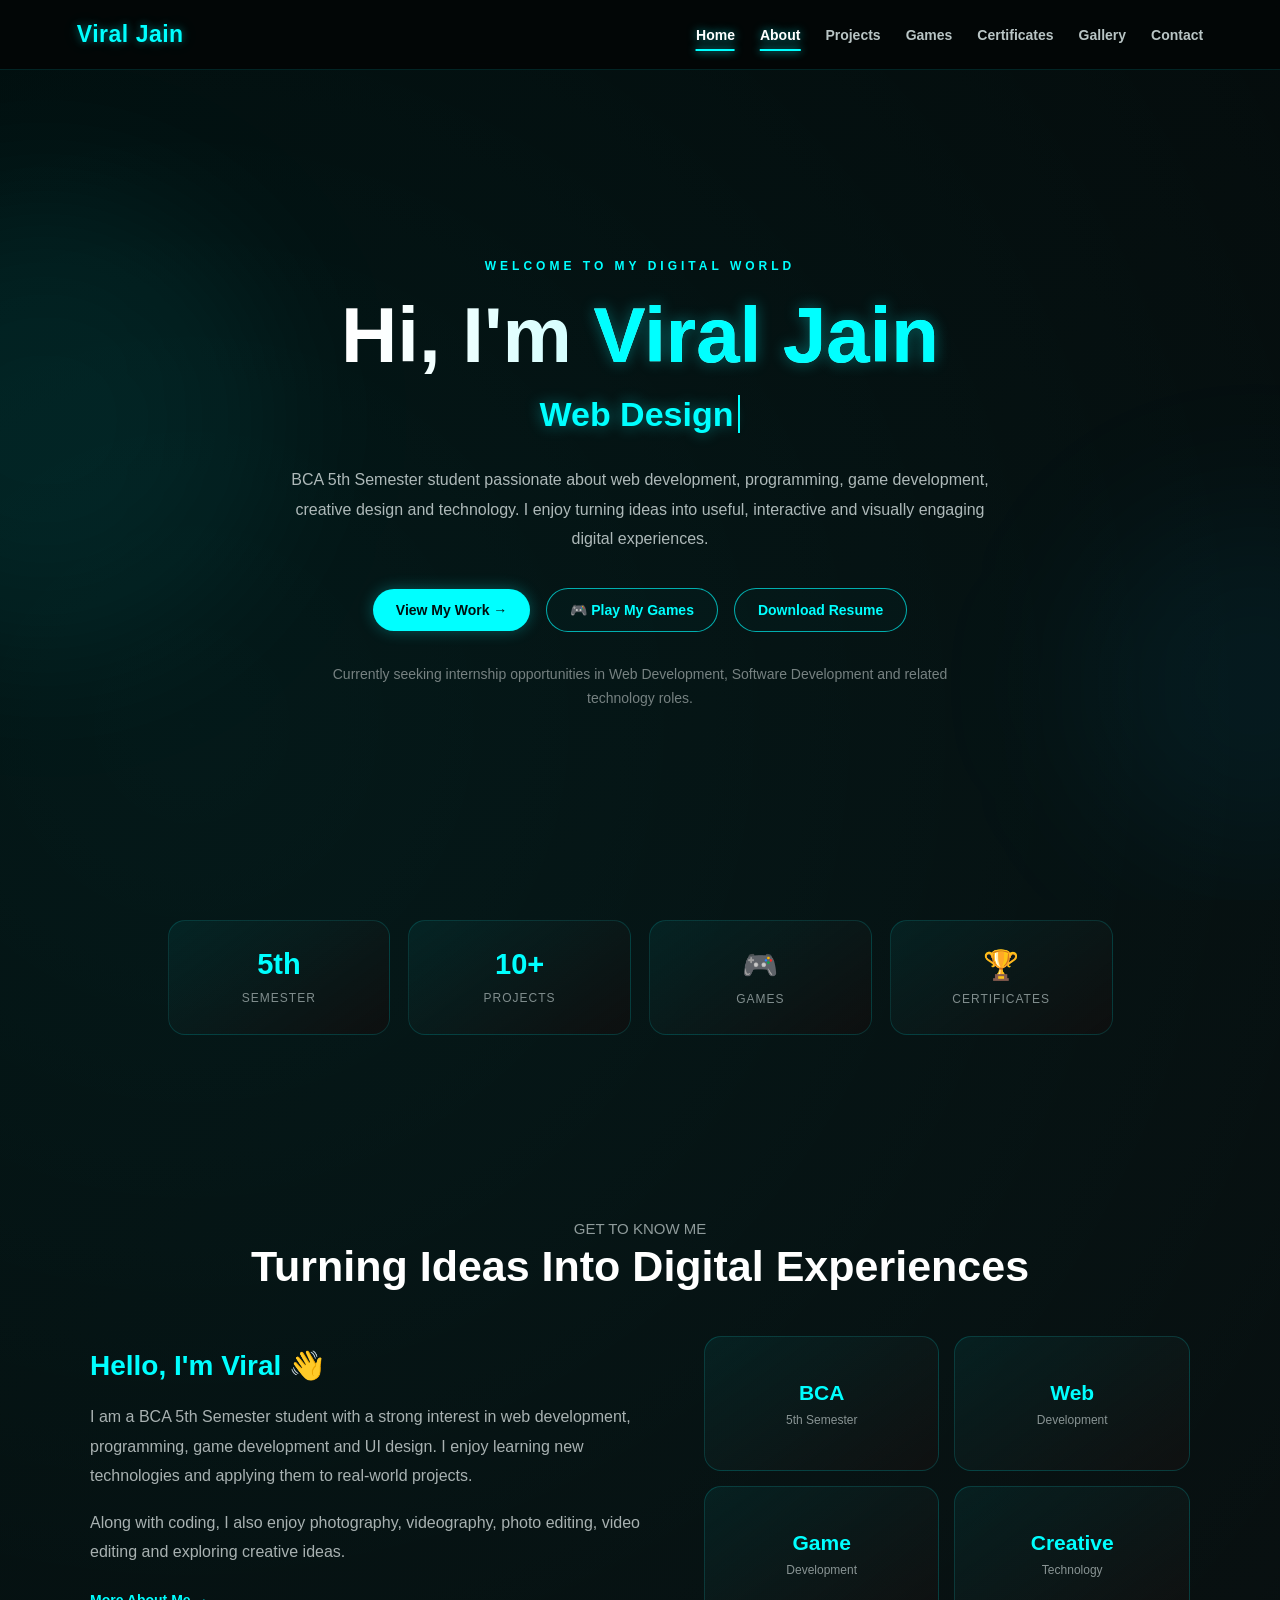
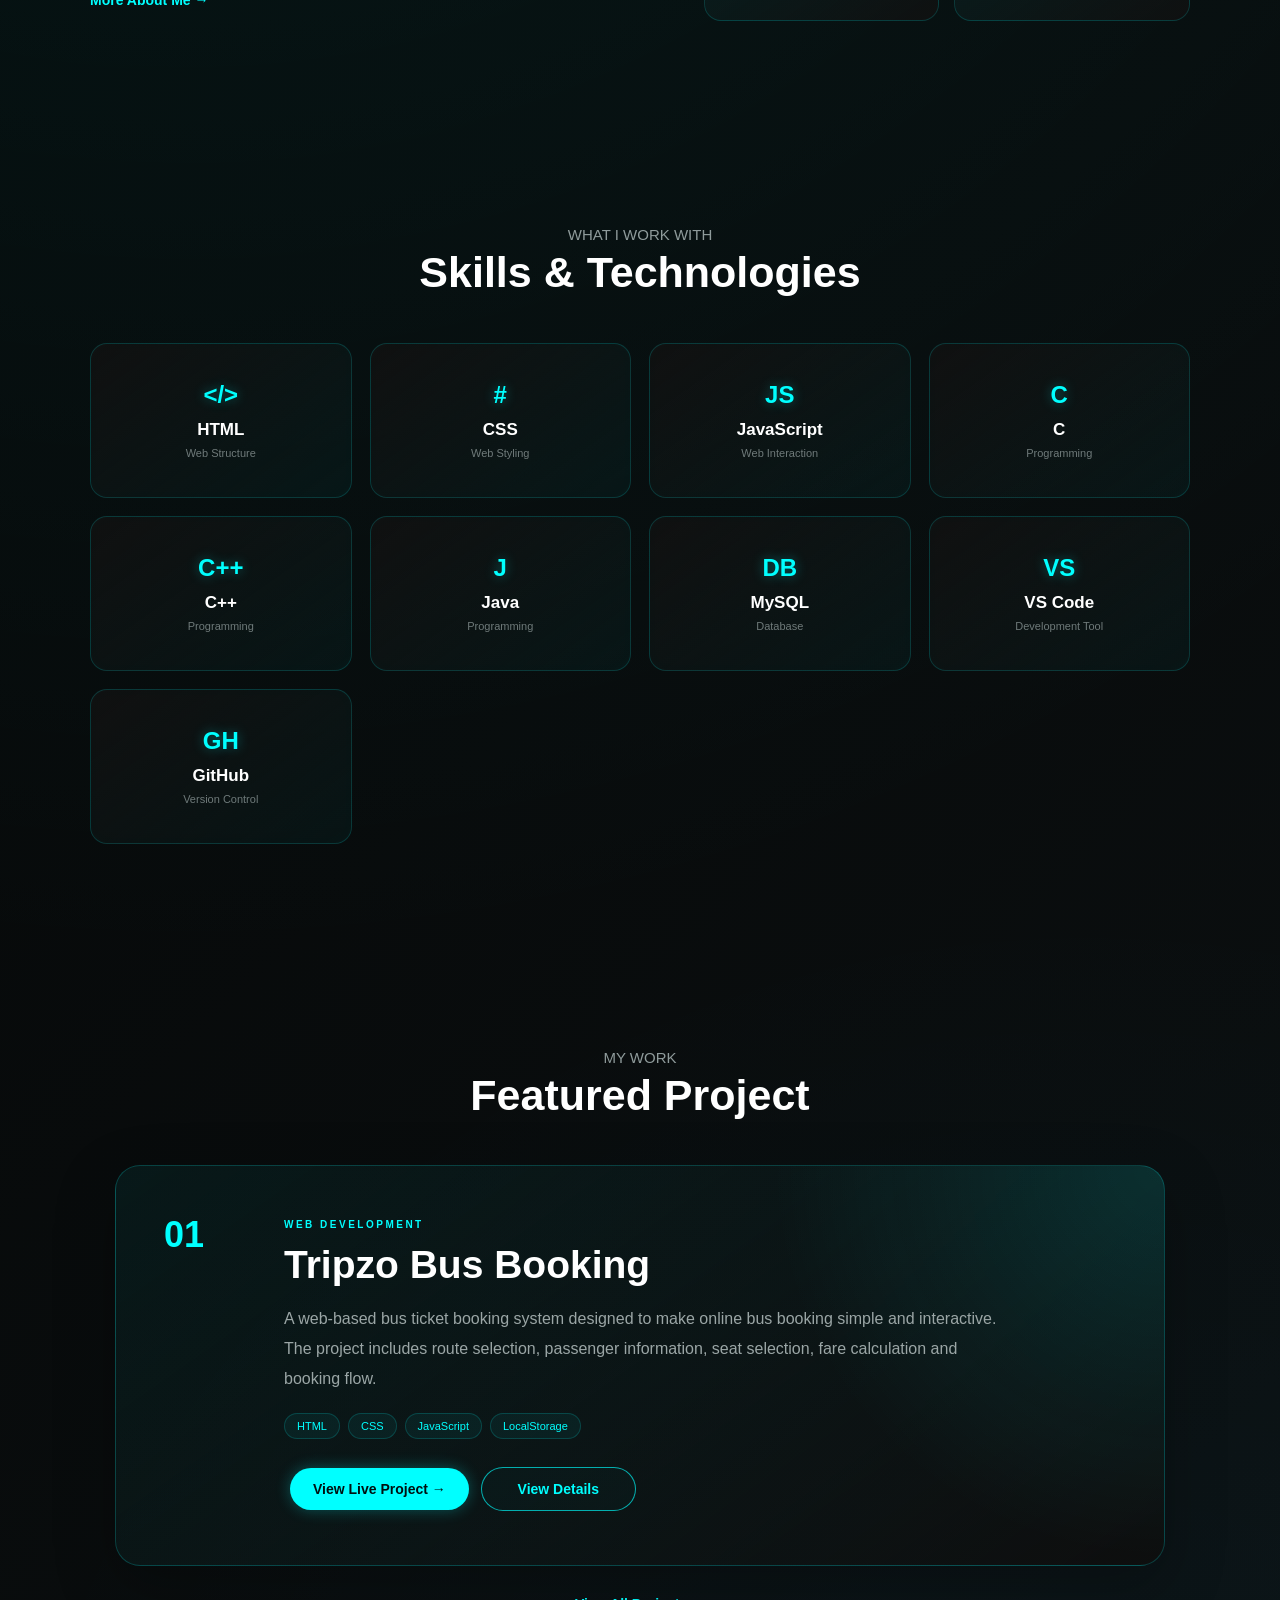
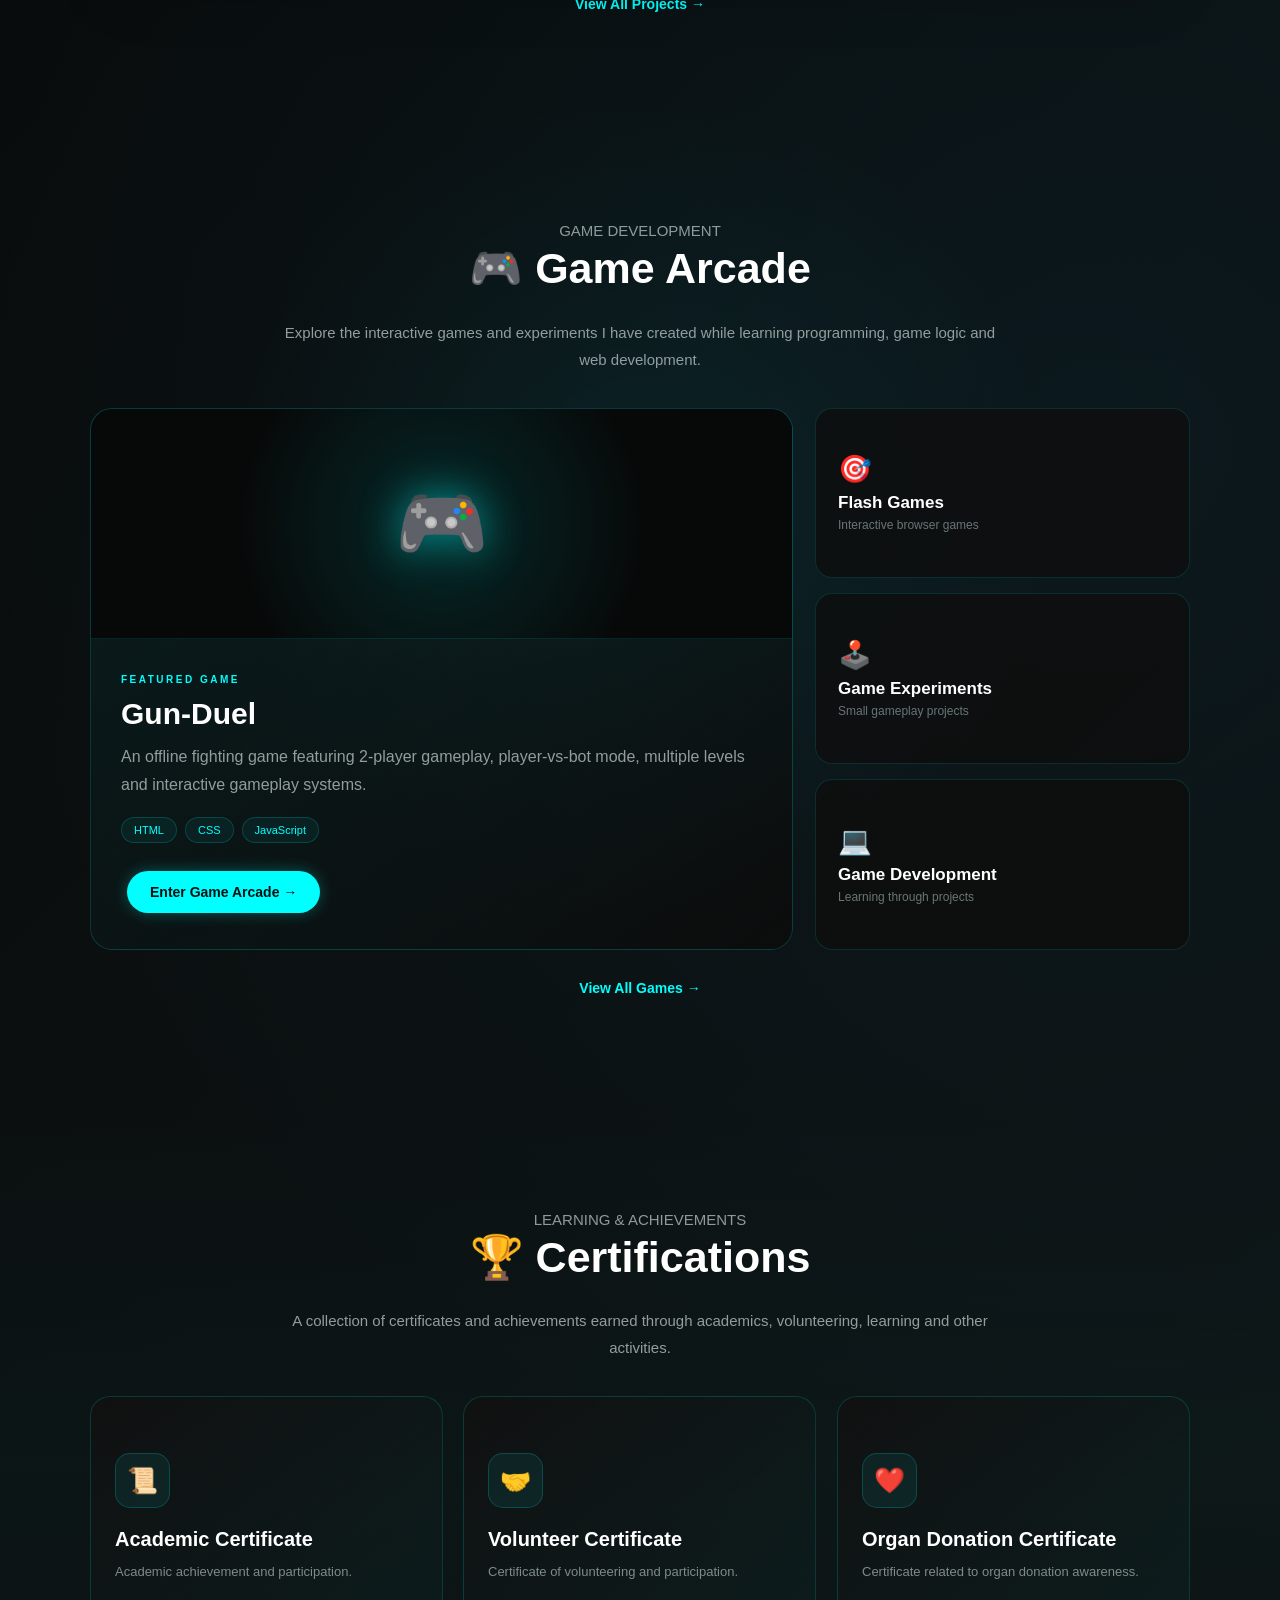
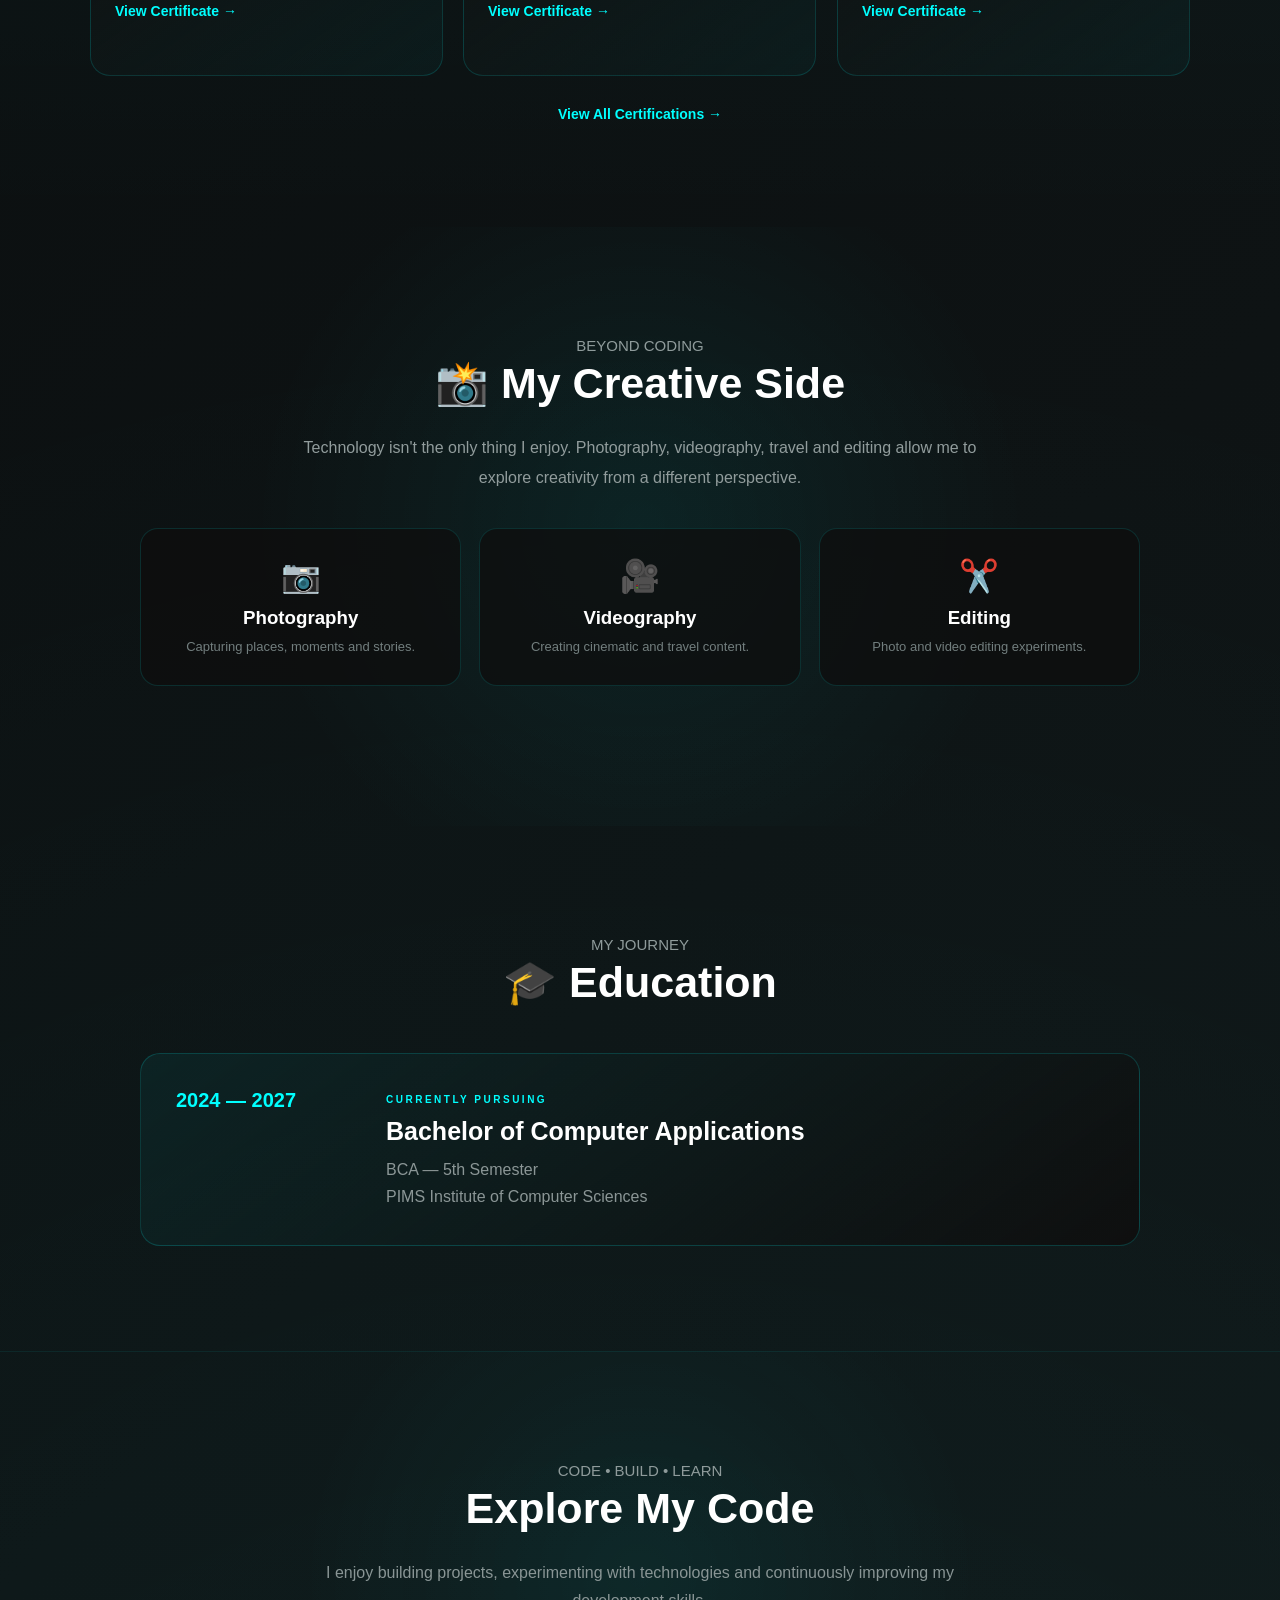
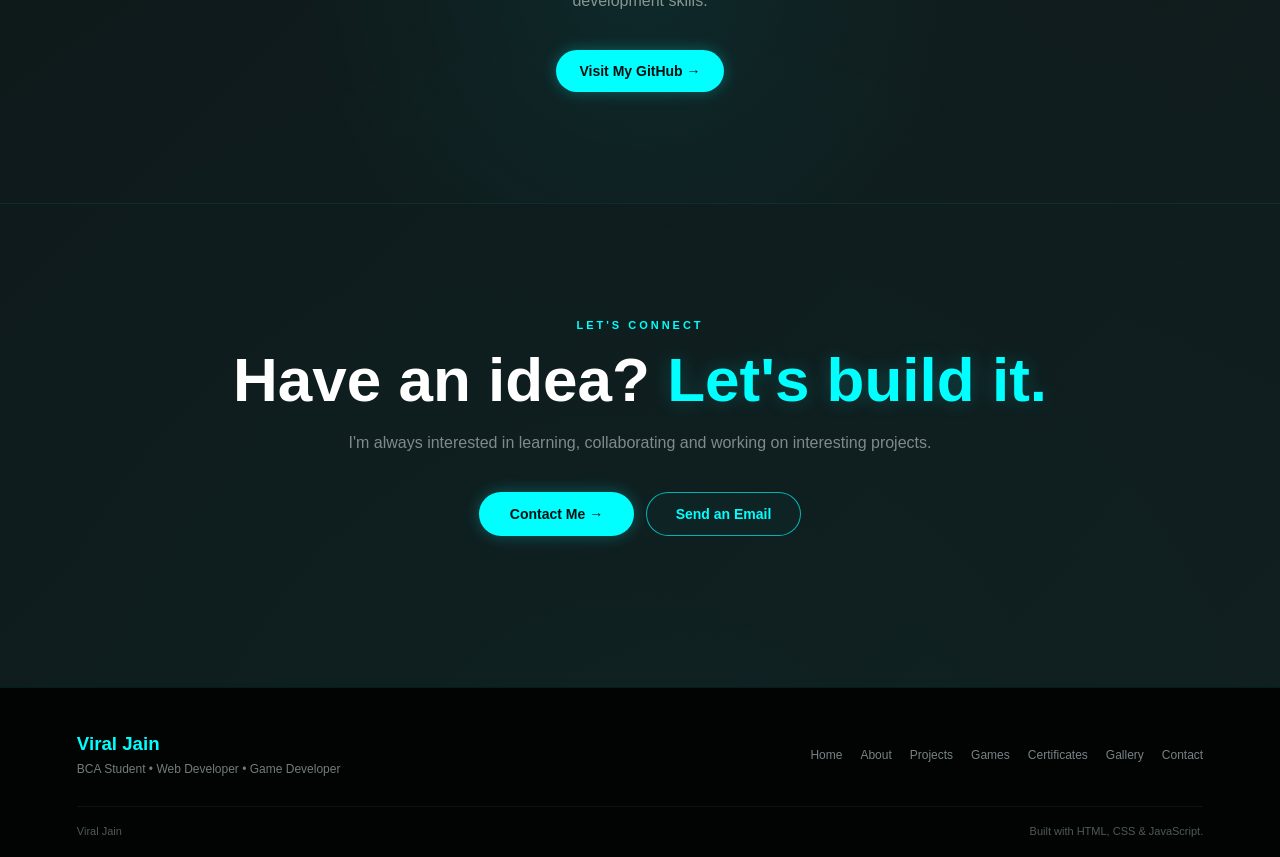
==== commit 91cfe68d: "Update print statement from 'Hello' to 'Goodbye'" ====
--- a/index.html
+++ b/index.html
@@ -26,31 +26,37 @@
 
   <body>
     <!-- =========================
-         NAVBAR
-    ========================== -->
+       NAVBAR
+  ========================== -->
 
     <nav class="navbar">
-      <a href="index.html" class="logo">Viral Jain</a>
-
-      <div class="nav-links">
-        <a href="index.html">Home</a>
-
-        <a href="about.html">About</a>
-
-        <a href="projects.html">Projects</a>
-
-        <a href="games.html">Games</a>
-
-        <a href="certifications.html">Certificates</a>
-
-        <a href="gallery.html">Gallery</a>
-
-        <a href="contact.html">Contact</a>
-      </div>
-
-      <button class="menu-toggle" id="menuToggle">
-        <i class="fas fa-bars"></i>
+      <div class="logo">Viral Jain</div>
+
+      <button
+        class="menu-toggle"
+        id="menuToggle"
+        aria-label="Open navigation"
+        aria-expanded="false"
+        type="button"
+      >
+        ☰
       </button>
+
+      <div class="nav-links" id="navLinks">
+        <a href="index.html"> Home </a>
+
+        <a href="about.html" class="active"> About </a>
+
+        <a href="projects.html"> Projects </a>
+
+        <a href="games.html"> Games </a>
+
+        <a href="certifications.html"> Certificates </a>
+
+        <a href="gallery.html"> Gallery </a>
+
+        <a href="contact.html"> Contact </a>
+      </div>
     </nav>
 
     <!-- =========================
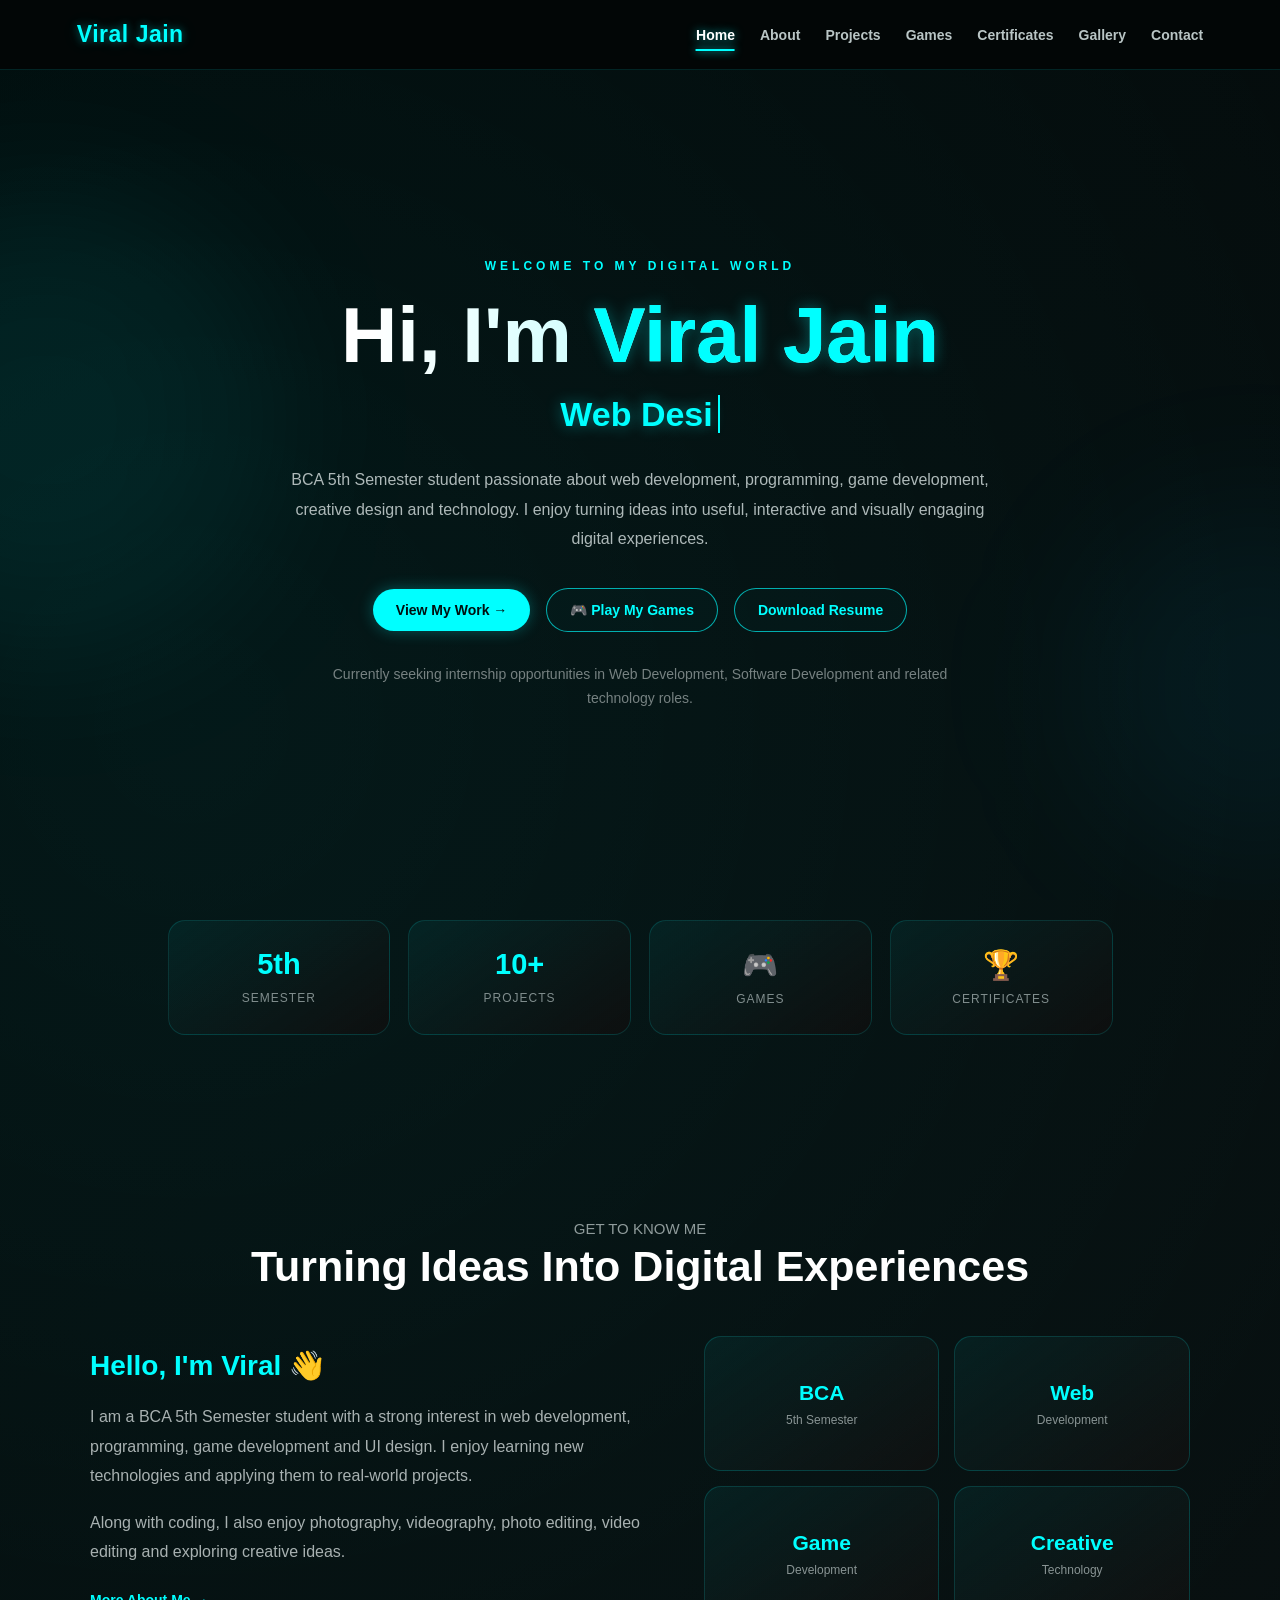
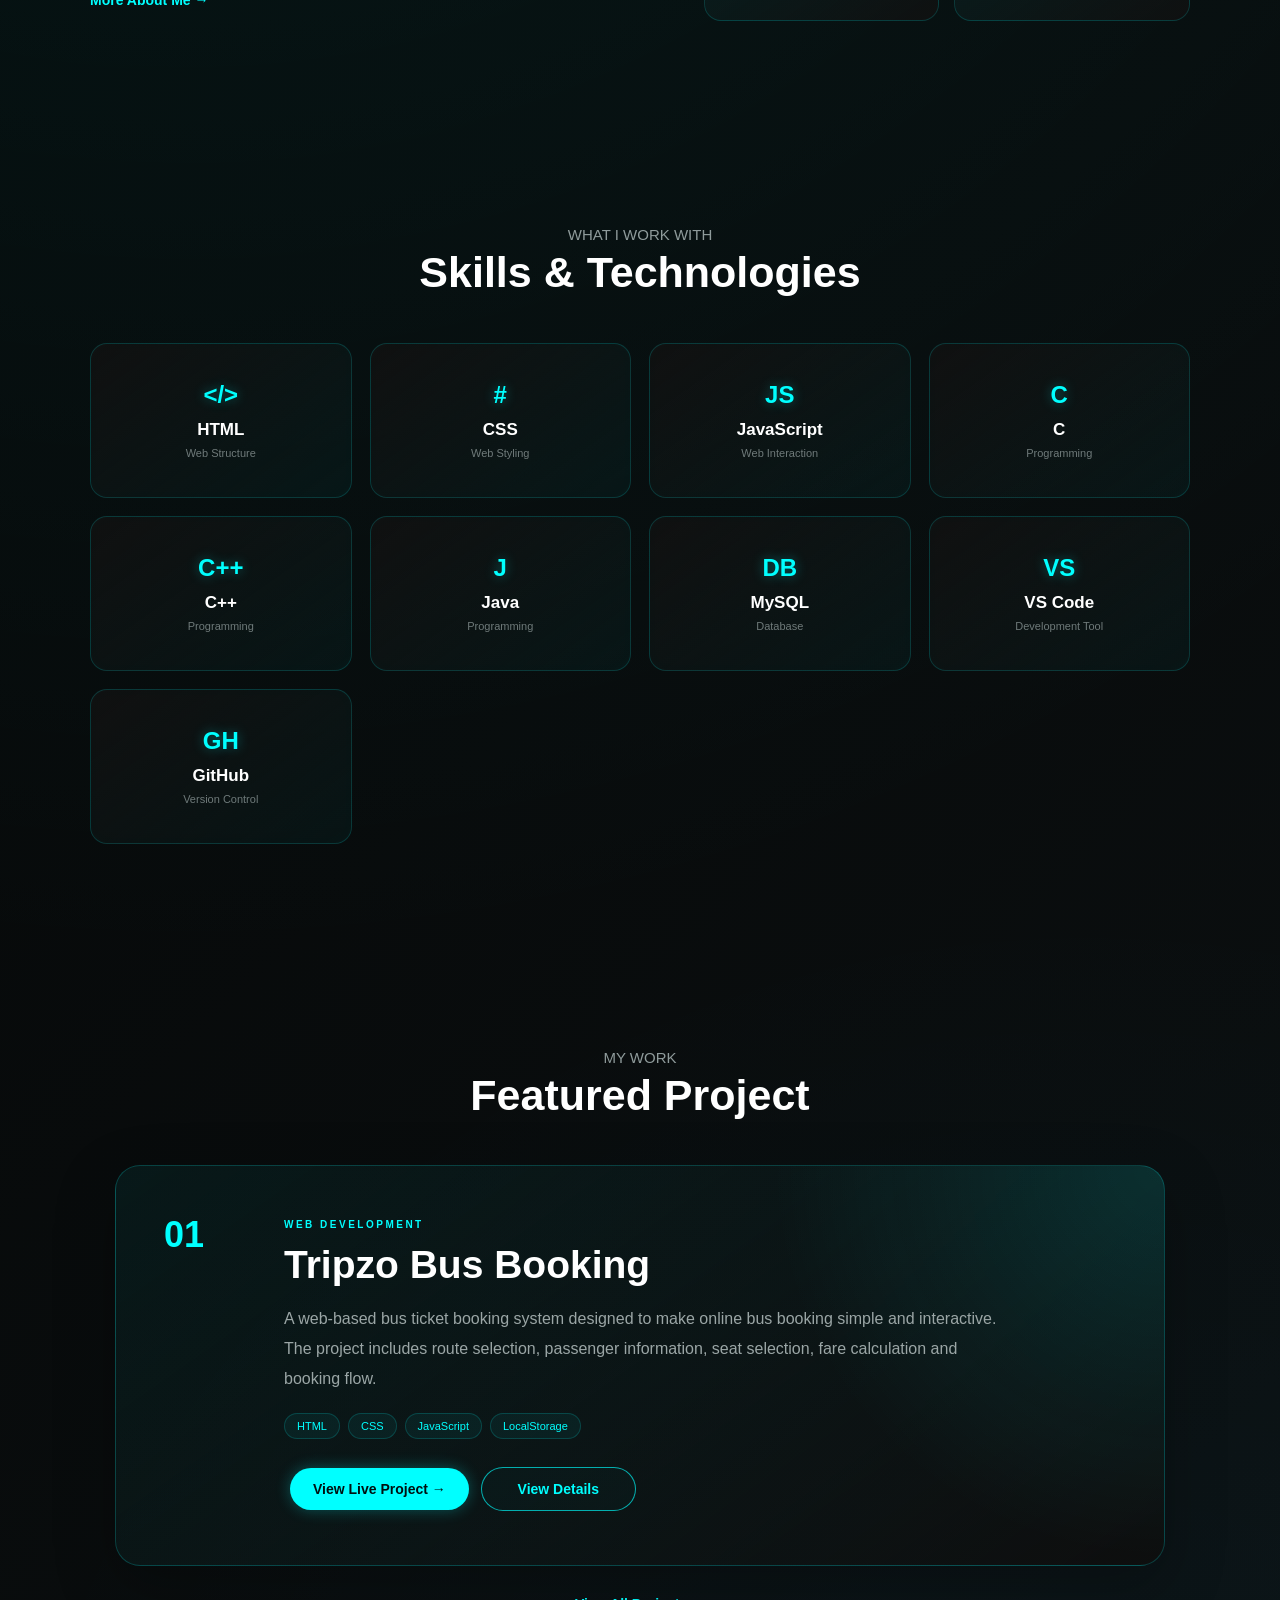
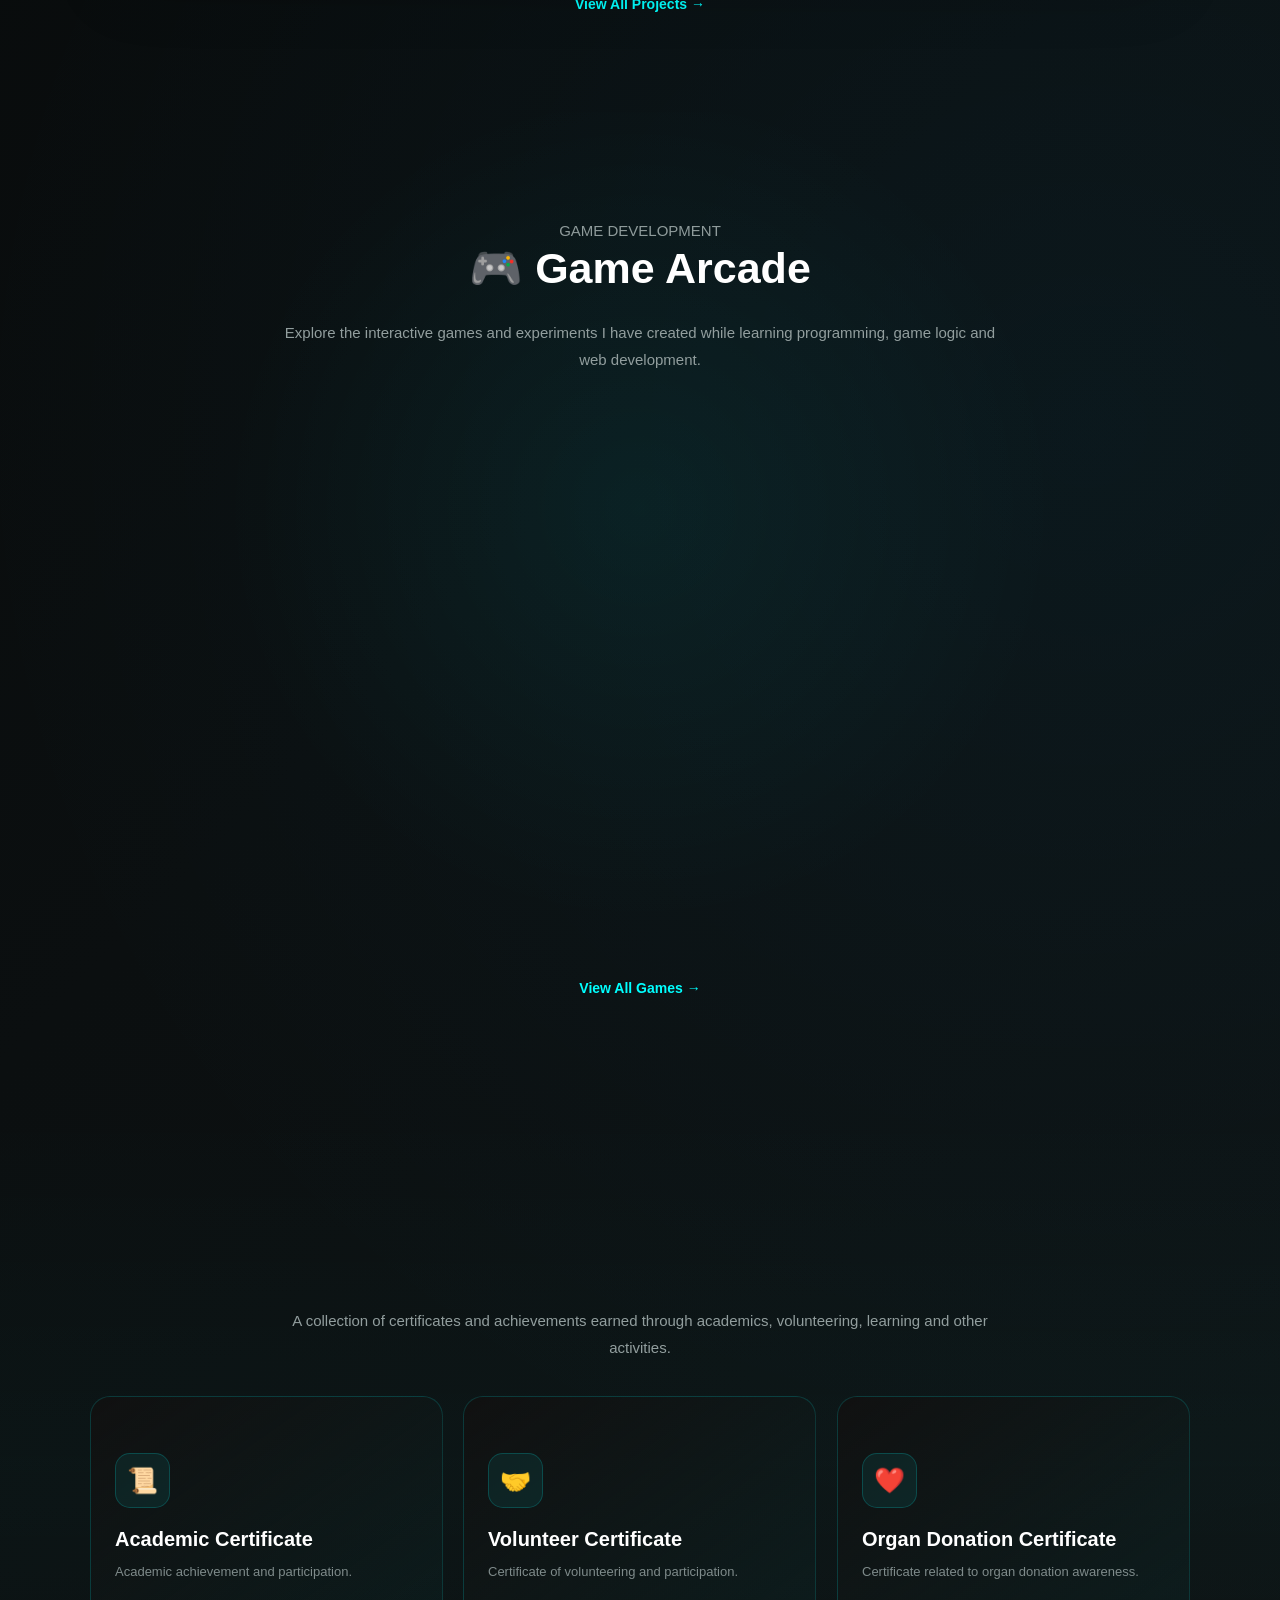
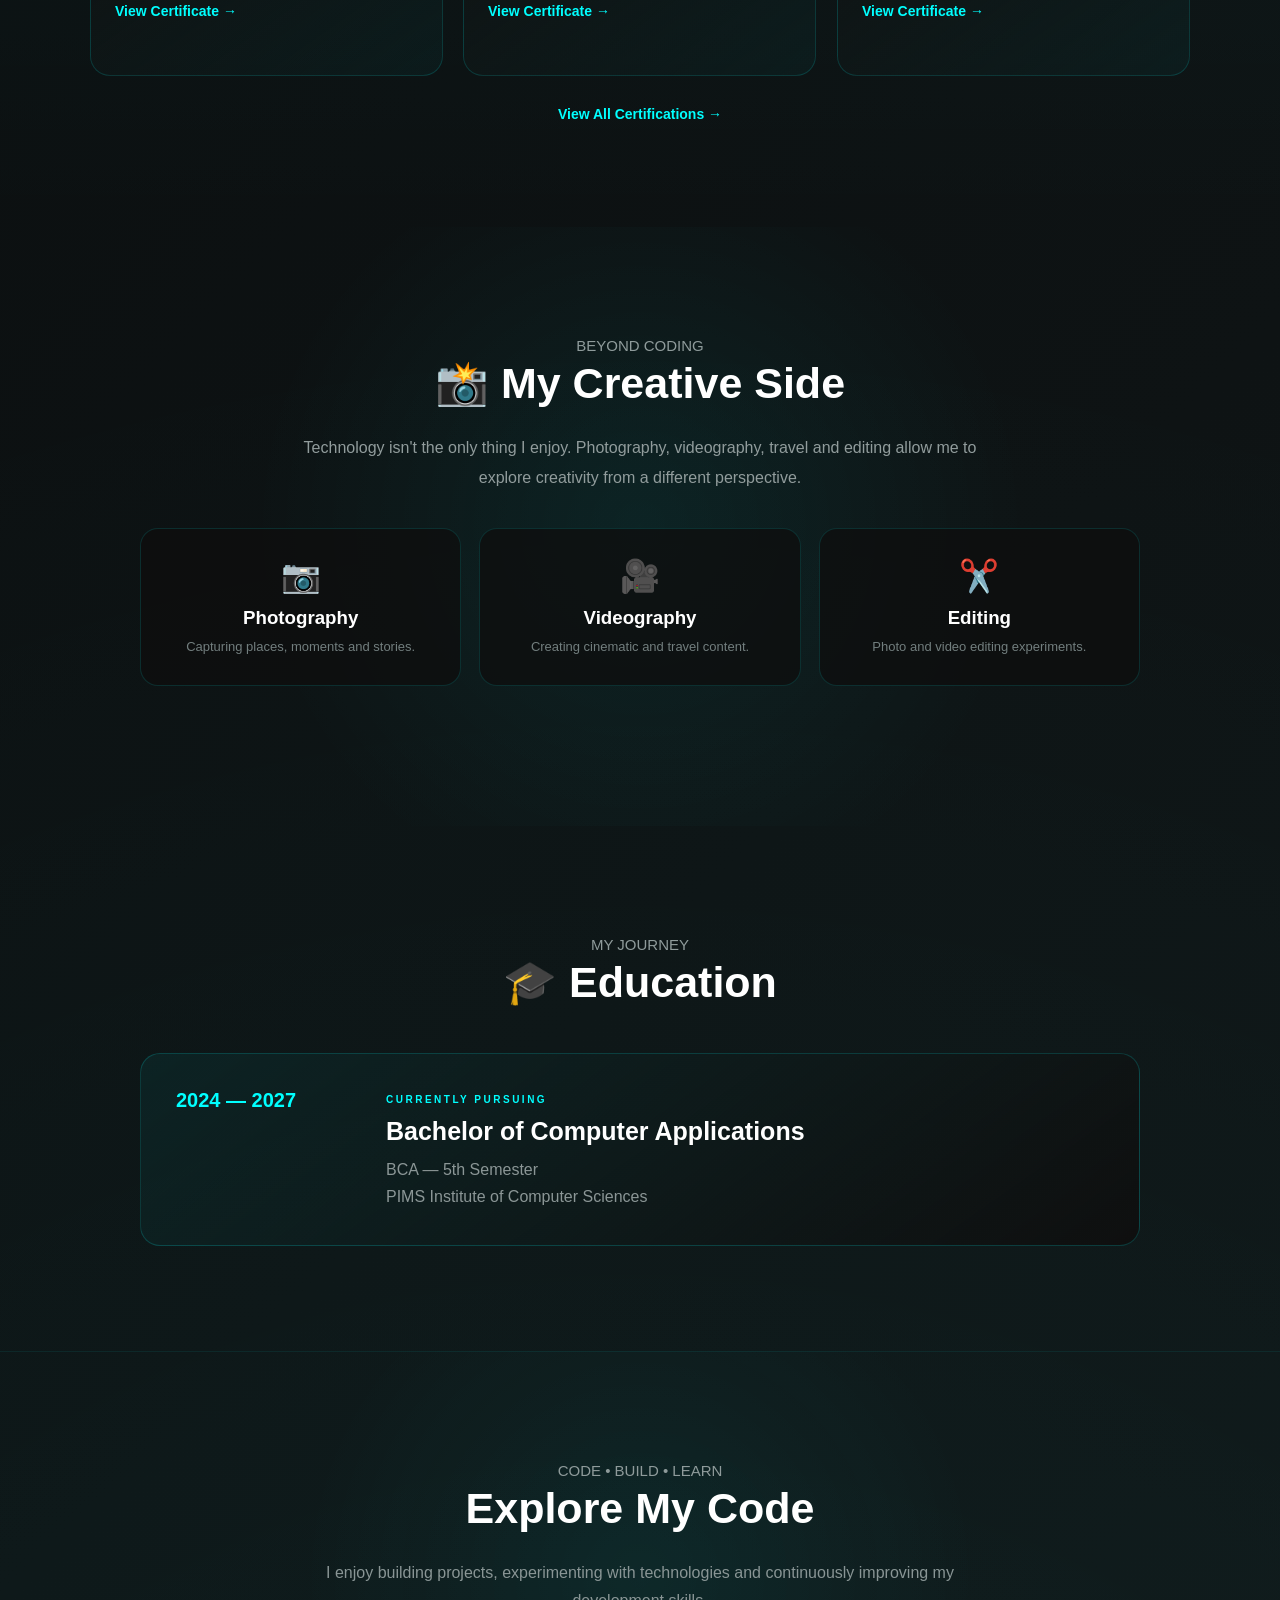
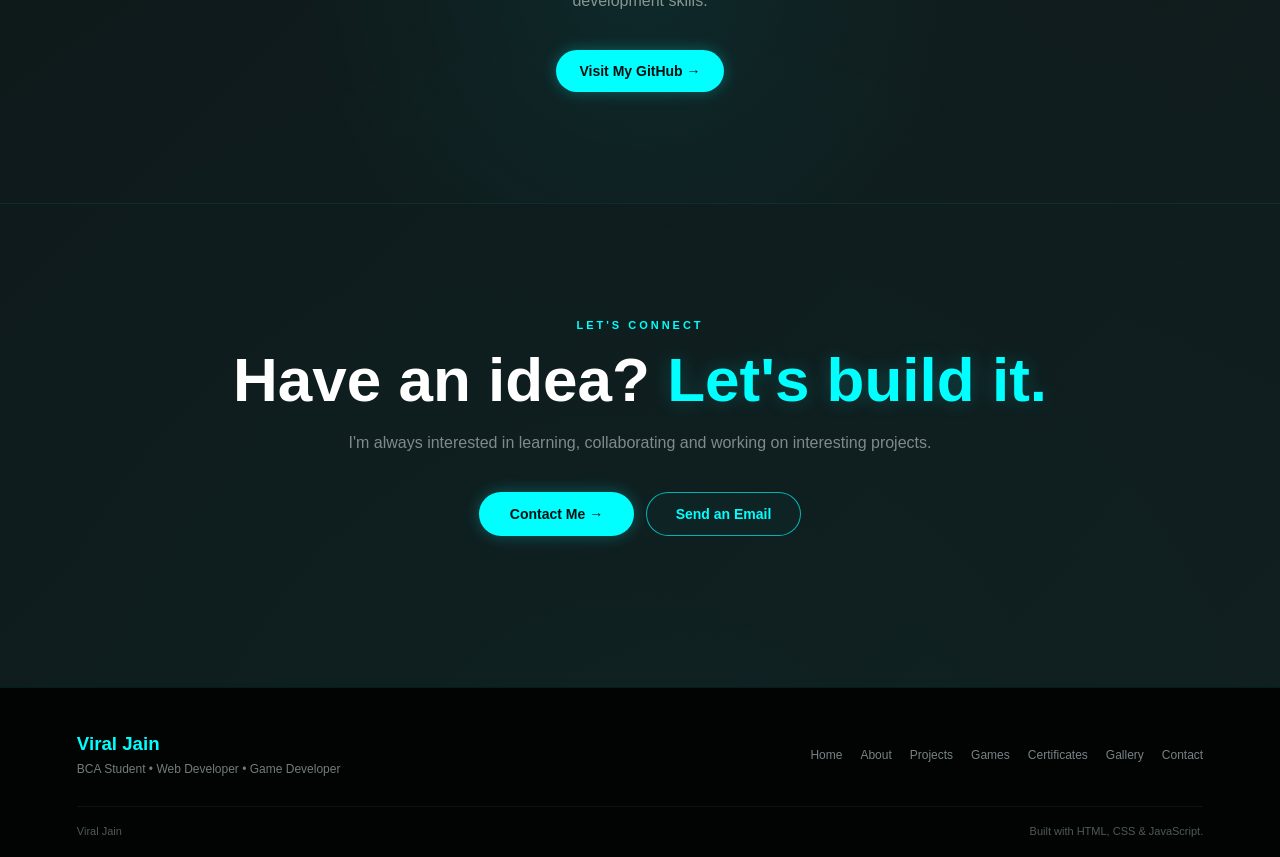
==== commit c964d87b: "Update print statement from 'Hello' to 'Goodbye'" ====
--- a/index.html
+++ b/index.html
@@ -43,9 +43,9 @@
       </button>
 
       <div class="nav-links" id="navLinks">
-        <a href="index.html"> Home </a>
-
-        <a href="about.html" class="active"> About </a>
+        <a href="index.html" class="active"> Home </a>
+
+        <a href="about.html"> About </a>
 
         <a href="projects.html"> Projects </a>
 
